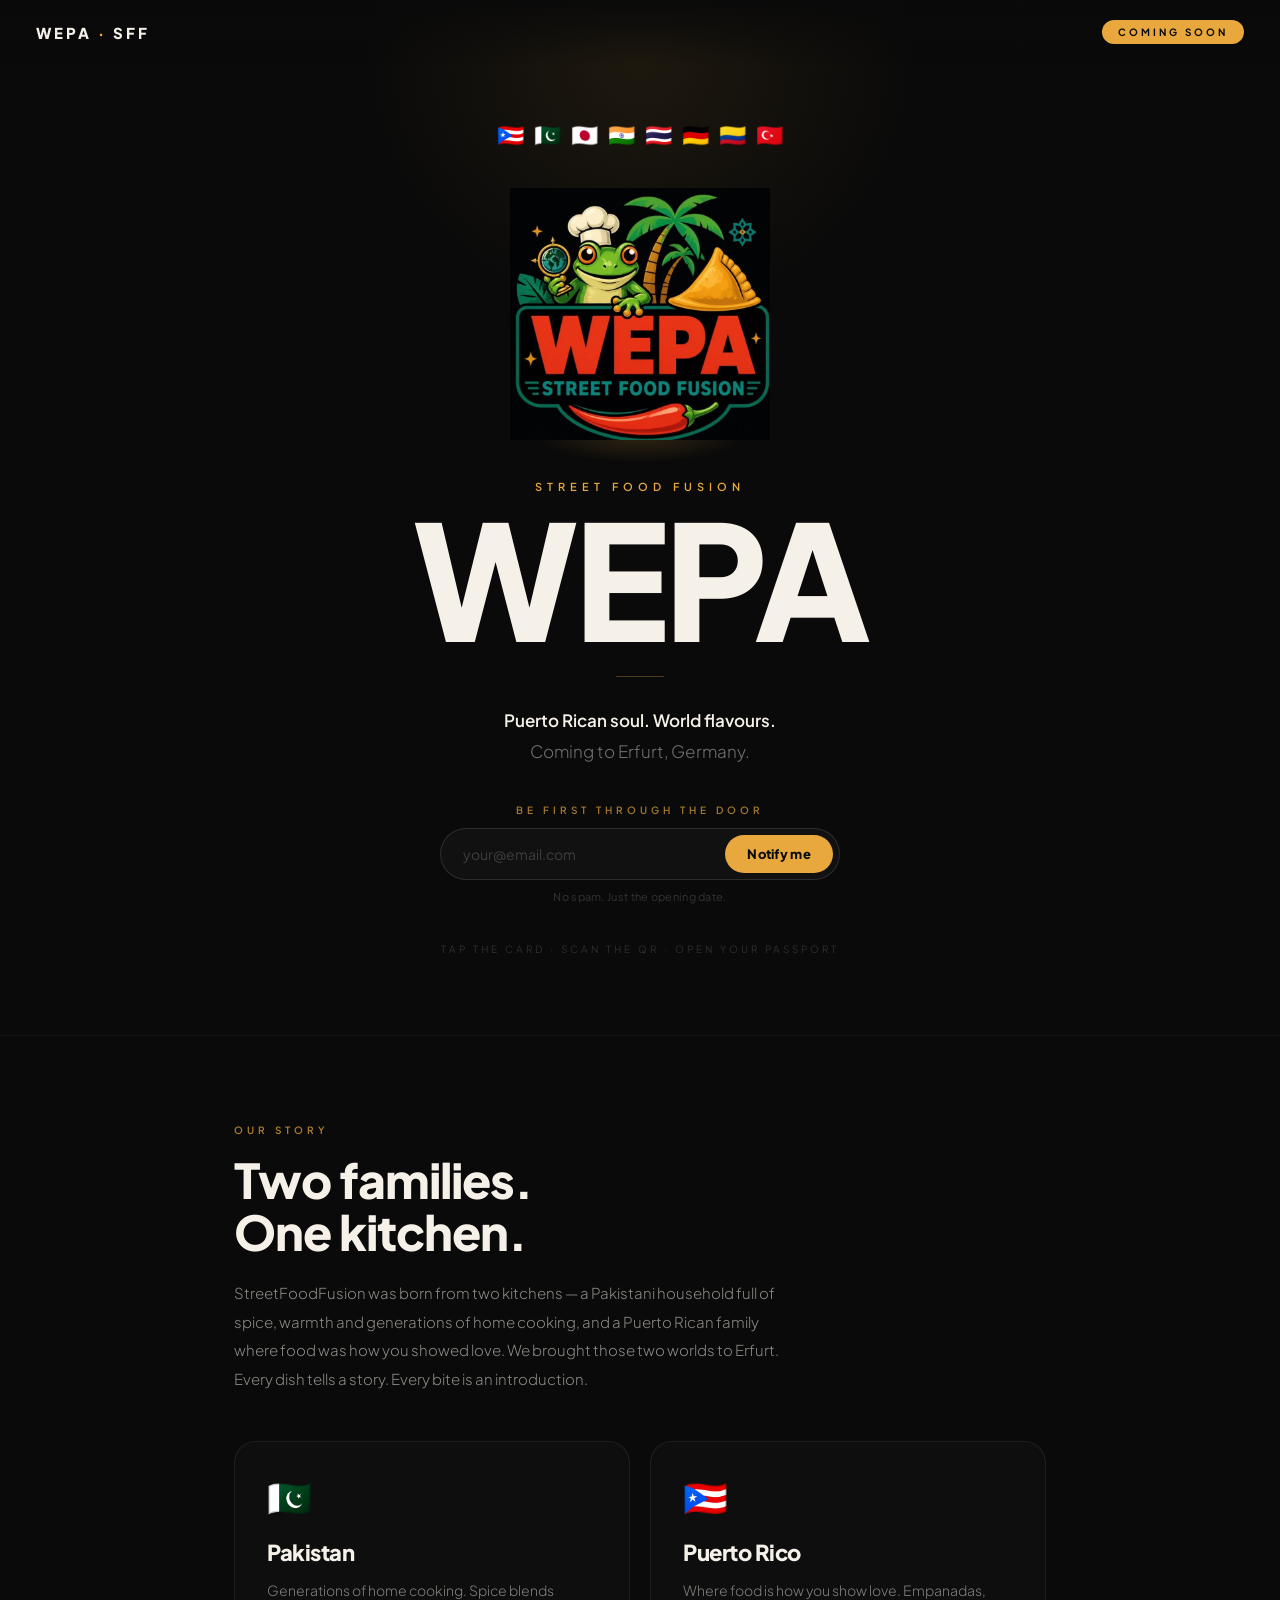
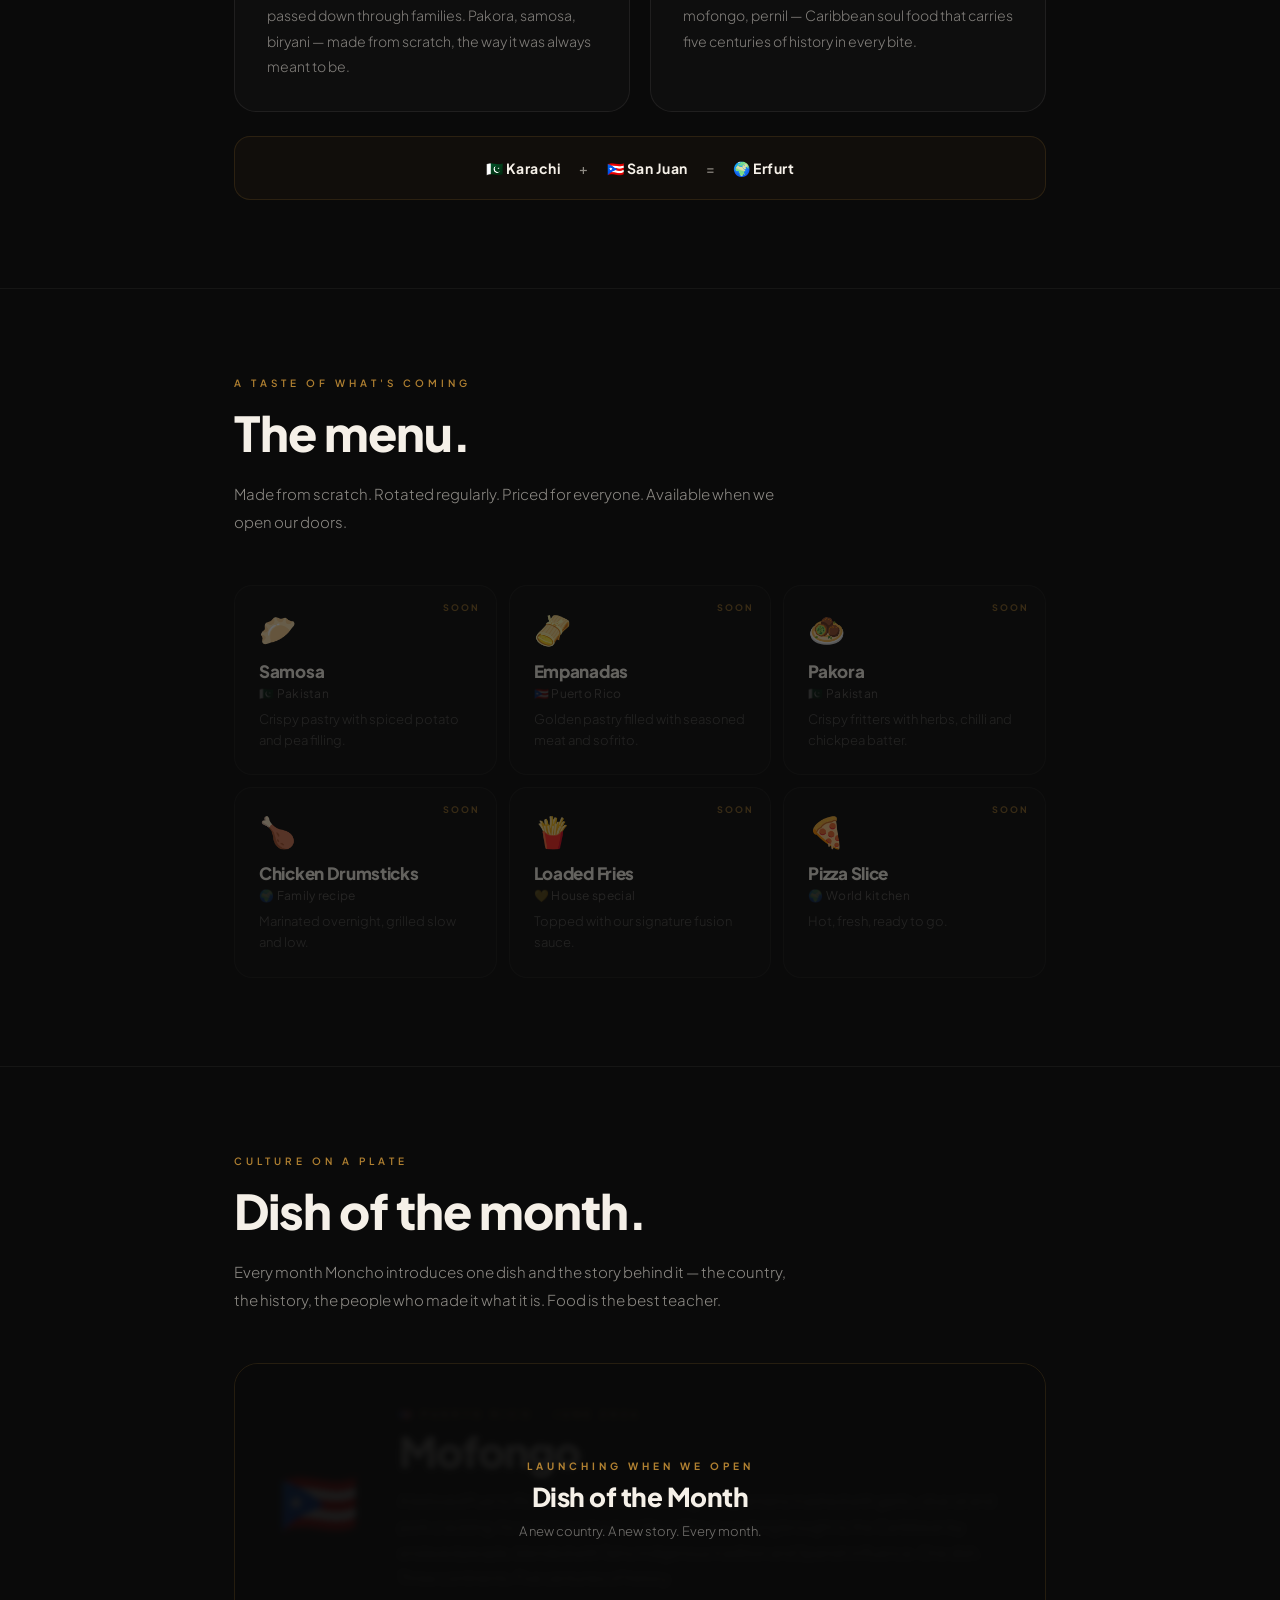
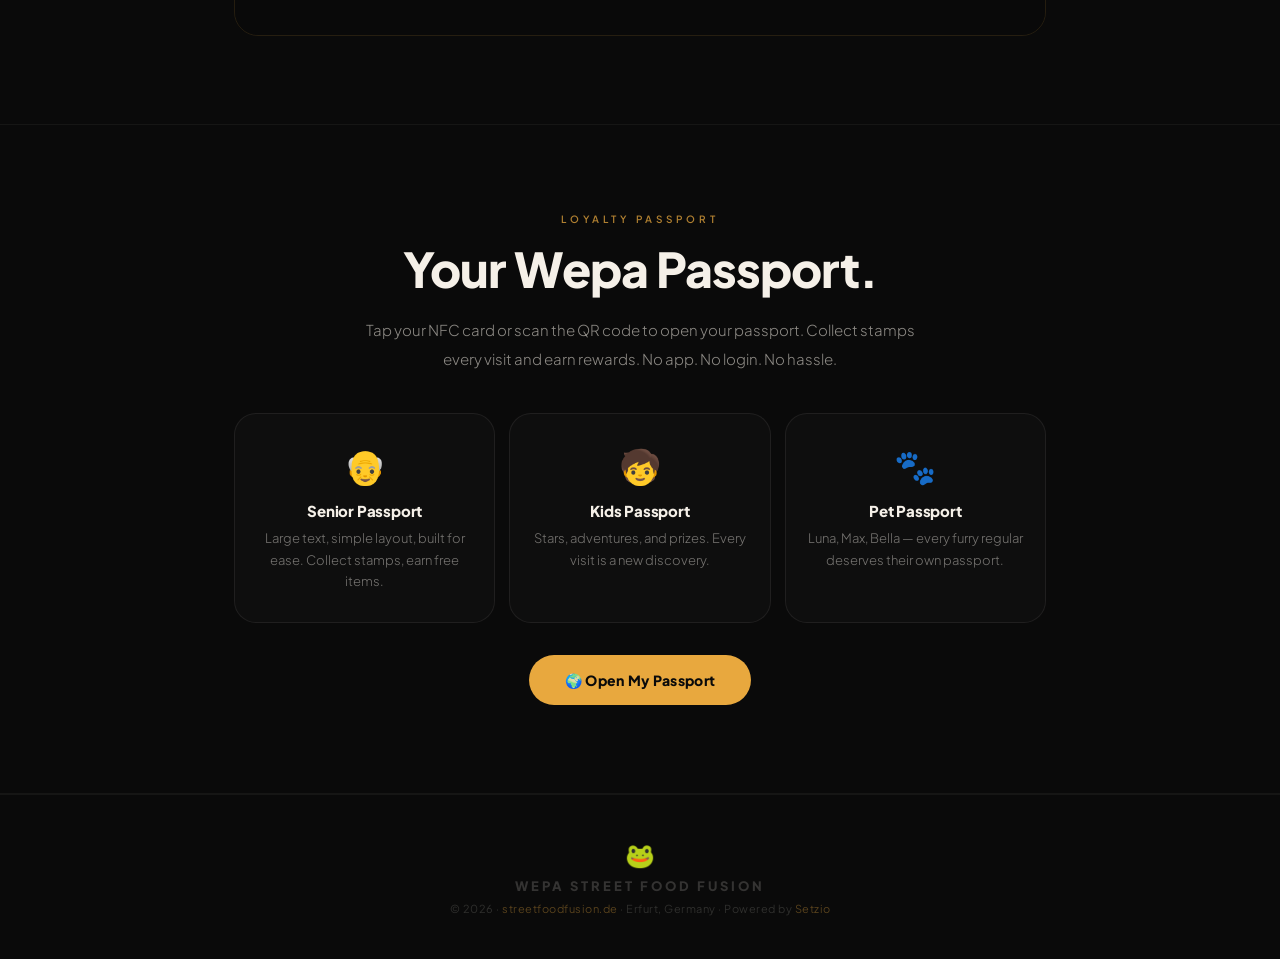
==== index.html @ 60acbc7e "Add files via upload" ====
<!DOCTYPE html>
<html lang="en">
<head>
  <meta charset="UTF-8">
  <meta name="viewport" content="width=device-width, initial-scale=1.0">
  <title>Wepa Street Food Fusion — Coming Soon</title>
  <meta name="description" content="Puerto Rican soul. World flavours. Coming to Erfurt, Germany.">
  <link rel="preconnect" href="https://fonts.googleapis.com">
  <link href="https://fonts.googleapis.com/css2?family=Plus+Jakarta+Sans:wght@300;400;500;600;700;800;900&display=swap" rel="stylesheet">
  <style>
    *, *::before, *::after { box-sizing: border-box; margin: 0; padding: 0; }

    :root {
      --black: #0a0a0a;
      --white: #f5f0e8;
      --gold: #e8a83e;
      --gold-dim: rgba(232,168,62,0.5);
      --muted: rgba(245,240,232,0.45);
      --faint: rgba(245,240,232,0.12);
    }

    html { scroll-behavior: smooth; }

    body {
      background: var(--black);
      color: var(--white);
      font-family: 'Plus Jakarta Sans', sans-serif;
      min-height: 100vh;
      overflow-x: hidden;
    }

    /* ── NAV ── */
    nav {
      position: fixed;
      top: 0; left: 0; right: 0;
      z-index: 50;
      padding: 20px 36px;
      display: flex;
      align-items: center;
      justify-content: space-between;
      background: linear-gradient(to bottom, rgba(10,10,10,0.96), transparent);
    }

    .nav-wordmark {
      font-size: 15px;
      font-weight: 800;
      color: var(--white);
      letter-spacing: 3px;
      text-transform: uppercase;
    }

    .nav-wordmark span { color: var(--gold); }

    .nav-pill {
      font-size: 10px;
      font-weight: 700;
      letter-spacing: 3px;
      text-transform: uppercase;
      color: var(--black);
      background: var(--gold);
      padding: 6px 16px;
      border-radius: 99px;
    }

    /* ── HERO ── */
    .hero {
      min-height: 100vh;
      display: flex;
      flex-direction: column;
      align-items: center;
      justify-content: center;
      text-align: center;
      padding: 120px 24px 80px;
      position: relative;
      overflow: hidden;
    }

    .hero-glow {
      position: absolute;
      top: -60px;
      left: 50%;
      transform: translateX(-50%);
      width: 600px;
      height: 400px;
      background: radial-gradient(ellipse at 50% 30%, rgba(232,168,62,0.09) 0%, transparent 65%);
      pointer-events: none;
    }

    .hero-content {
      position: relative;
      z-index: 2;
      max-width: 640px;
      display: flex;
      flex-direction: column;
      align-items: center;
    }

    /* Flags */
    .flag-row {
      display: flex;
      gap: 10px;
      justify-content: center;
      flex-wrap: wrap;
      margin-bottom: 36px;
      opacity: 0;
      animation: fadeUp 0.6s 0.1s ease forwards;
    }

    .flag-row span { font-size: 22px; }

    /* Moncho — the hero */
    .moncho-wrap {
      position: relative;
      margin-bottom: 36px;
      opacity: 0;
      animation: fadeUp 0.7s 0.2s ease forwards;
    }

    .moncho-wrap::before {
      content: '';
      position: absolute;
      bottom: -20px;
      left: 50%;
      transform: translateX(-50%);
      width: 220px;
      height: 60px;
      background: radial-gradient(ellipse, rgba(232,168,62,0.18) 0%, transparent 70%);
      pointer-events: none;
    }

    .moncho-img {
      width: 260px;
      height: 260px;
      object-fit: contain;
      display: block;
      position: relative;
      z-index: 1;
    }

    /* Sub-label above WEPA */
    .pre-title {
      font-size: 11px;
      font-weight: 600;
      letter-spacing: 5px;
      text-transform: uppercase;
      color: var(--gold);
      opacity: 0.75;
      margin-bottom: 14px;
      animation: fadeUp 0.7s 0.35s ease forwards;
      opacity: 0;
    }

    /* WEPA — the word */
    .hero-wepa {
      font-size: clamp(80px, 16vw, 160px);
      font-weight: 900;
      color: var(--white);
      line-height: 0.88;
      letter-spacing: -4px;
      text-transform: uppercase;
      opacity: 0;
      animation: fadeUp 0.7s 0.4s ease forwards;
    }

    /* Street Food Fusion — the whisper */
    .hero-sff {
      font-size: clamp(11px, 1.5vw, 14px);
      font-weight: 500;
      letter-spacing: 6px;
      text-transform: uppercase;
      color: var(--muted);
      margin-top: 14px;
      opacity: 0;
      animation: fadeUp 0.7s 0.5s ease forwards;
    }

    /* Thin rule */
    .hero-rule {
      width: 48px;
      height: 1px;
      background: rgba(232,168,62,0.3);
      margin: 28px auto;
      opacity: 0;
      animation: fadeUp 0.7s 0.55s ease forwards;
    }

    /* Tagline */
    .hero-tagline {
      font-size: clamp(14px, 2vw, 17px);
      font-weight: 300;
      color: var(--muted);
      line-height: 1.85;
      max-width: 400px;
      opacity: 0;
      animation: fadeUp 0.7s 0.6s ease forwards;
    }

    .hero-tagline strong { color: var(--white); font-weight: 600; }

    /* Signup */
    .signup-wrap {
      width: 100%;
      max-width: 400px;
      margin: 36px auto 0;
      opacity: 0;
      animation: fadeUp 0.7s 0.7s ease forwards;
    }

    .signup-label {
      font-size: 10px;
      font-weight: 600;
      letter-spacing: 4px;
      text-transform: uppercase;
      color: var(--gold);
      opacity: 0.7;
      margin-bottom: 12px;
    }

    .signup-pill {
      display: flex;
      align-items: center;
      border: 1px solid rgba(245,240,232,0.12);
      border-radius: 99px;
      padding: 6px 6px 6px 22px;
      background: rgba(255,255,255,0.03);
      transition: border-color 0.2s;
    }

    .signup-pill:focus-within { border-color: rgba(232,168,62,0.4); }

    .signup-pill input {
      flex: 1;
      background: transparent;
      border: none;
      font-family: 'Plus Jakarta Sans', sans-serif;
      font-size: 14px;
      color: var(--white);
      outline: none;
      min-width: 0;
      padding: 6px 0;
    }

    .signup-pill input::placeholder { color: rgba(245,240,232,0.2); }

    .signup-pill button {
      background: var(--gold);
      color: var(--black);
      border: none;
      padding: 11px 22px;
      border-radius: 99px;
      font-family: 'Plus Jakarta Sans', sans-serif;
      font-size: 13px;
      font-weight: 800;
      cursor: pointer;
      white-space: nowrap;
      letter-spacing: 0.3px;
      transition: background 0.2s;
      flex-shrink: 0;
    }

    .signup-pill button:hover { background: #f5b84a; }

    .signup-note { font-size: 11px; color: rgba(245,240,232,0.18); margin-top: 10px; text-align: center; letter-spacing: 0.3px; }

    .signup-success {
      display: none;
      border: 1px solid rgba(26,107,60,0.35);
      border-radius: 12px;
      padding: 14px 20px;
      font-size: 14px;
      color: #6fcf97;
      text-align: center;
    }

    /* NFC hint */
    .nfc-hint {
      margin-top: 40px;
      font-size: 10px;
      color: rgba(245,240,232,0.16);
      letter-spacing: 3px;
      text-transform: uppercase;
      opacity: 0;
      animation: fadeUp 0.7s 0.9s ease forwards;
    }

    @keyframes fadeUp {
      from { opacity: 0; transform: translateY(16px); }
      to   { opacity: 1; transform: translateY(0); }
    }

    /* ── DIVIDER ── */
    .divider { width: 100%; height: 1px; background: rgba(245,240,232,0.05); }

    /* ── SECTIONS ── */
    .section { padding: 88px 24px; max-width: 860px; margin: 0 auto; }

    .eyebrow {
      font-size: 10px;
      font-weight: 600;
      letter-spacing: 4px;
      text-transform: uppercase;
      color: var(--gold);
      opacity: 0.75;
      margin-bottom: 18px;
    }

    .section-heading {
      font-size: clamp(30px, 5vw, 48px);
      font-weight: 800;
      line-height: 1.1;
      letter-spacing: -1px;
      margin-bottom: 20px;
      color: var(--white);
    }

    .section-body {
      font-size: 15px;
      font-weight: 300;
      color: rgba(245,240,232,0.55);
      line-height: 1.9;
      max-width: 560px;
    }

    /* ── STORY ── */
    .story-grid {
      display: grid;
      grid-template-columns: 1fr 1fr;
      gap: 20px;
      margin-top: 48px;
    }

    .story-card {
      border: 1px solid rgba(245,240,232,0.07);
      border-radius: 22px;
      padding: 32px;
      background: rgba(255,255,255,0.02);
    }

    .story-flag { font-size: 36px; margin-bottom: 18px; }

    .story-card h3 {
      font-size: 22px;
      font-weight: 800;
      margin-bottom: 12px;
      letter-spacing: -0.5px;
    }

    .story-card p {
      font-size: 14px;
      font-weight: 300;
      color: rgba(245,240,232,0.5);
      line-height: 1.8;
    }

    .story-equation {
      margin-top: 24px;
      padding: 22px 32px;
      border: 1px solid rgba(232,168,62,0.12);
      border-radius: 16px;
      background: rgba(232,168,62,0.03);
      display: flex;
      align-items: center;
      justify-content: center;
      gap: 18px;
      font-size: 14px;
      font-weight: 500;
      color: rgba(245,240,232,0.55);
      letter-spacing: 0.5px;
    }

    .story-equation .hi { color: var(--white); font-weight: 700; }

    /* ── MENU ── */
    .menu-grid {
      display: grid;
      grid-template-columns: repeat(auto-fill, minmax(200px, 1fr));
      gap: 12px;
      margin-top: 48px;
    }

    .menu-card {
      border: 1px solid rgba(245,240,232,0.05);
      border-radius: 18px;
      padding: 24px;
      background: rgba(255,255,255,0.015);
      opacity: 0.38;
      position: relative;
    }

    .menu-card::after {
      content: 'Soon';
      position: absolute;
      top: 16px; right: 16px;
      font-size: 9px;
      font-weight: 700;
      letter-spacing: 2px;
      text-transform: uppercase;
      color: var(--gold);
      opacity: 0.55;
    }

    .menu-emoji { font-size: 30px; margin-bottom: 12px; display: block; }

    .menu-name {
      font-size: 17px;
      font-weight: 800;
      letter-spacing: -0.3px;
      margin-bottom: 4px;
    }

    .menu-origin { font-size: 12px; color: rgba(245,240,232,0.3); letter-spacing: 0.3px; }
    .menu-desc   { font-size: 13px; color: rgba(245,240,232,0.28); margin-top: 8px; line-height: 1.6; font-weight: 300; }

    /* ── DISH OF MONTH ── */
    .dotm-card {
      border: 1px solid rgba(232,168,62,0.12);
      border-radius: 24px;
      overflow: hidden;
      margin-top: 48px;
      position: relative;
    }

    .dotm-inner {
      padding: 44px;
      display: grid;
      grid-template-columns: auto 1fr;
      gap: 40px;
      align-items: center;
      filter: blur(3px);
      opacity: 0.22;
    }

    .dotm-emoji { font-size: 64px; line-height: 1; }

    .dotm-label {
      font-size: 10px;
      font-weight: 700;
      letter-spacing: 4px;
      text-transform: uppercase;
      color: var(--gold);
      opacity: 0.8;
      margin-bottom: 10px;
    }

    .dotm-name {
      font-size: 42px;
      font-weight: 900;
      letter-spacing: -1px;
      line-height: 1;
      margin-bottom: 16px;
    }

    .dotm-text {
      font-size: 14px;
      font-weight: 300;
      color: rgba(245,240,232,0.55);
      line-height: 1.85;
    }

    .dotm-overlay {
      position: absolute;
      inset: 0;
      display: flex;
      flex-direction: column;
      align-items: center;
      justify-content: center;
      background: rgba(10,10,10,0.68);
      gap: 8px;
      text-align: center;
    }

    .dotm-overlay-eyebrow {
      font-size: 10px;
      font-weight: 700;
      letter-spacing: 4px;
      text-transform: uppercase;
      color: var(--gold);
      opacity: 0.75;
    }

    .dotm-overlay-title {
      font-size: 26px;
      font-weight: 900;
      letter-spacing: -0.5px;
      color: var(--white);
    }

    .dotm-overlay-sub {
      font-size: 13px;
      font-weight: 300;
      color: var(--muted);
      margin-top: 2px;
    }

    /* ── PASSPORT ── */
    .passport-grid {
      display: grid;
      grid-template-columns: repeat(3, 1fr);
      gap: 14px;
      margin: 40px 0 32px;
    }

    .passport-card {
      border: 1px solid rgba(245,240,232,0.07);
      border-radius: 22px;
      padding: 30px 18px;
      text-align: center;
      background: rgba(255,255,255,0.02);
      transition: border-color 0.25s, background 0.25s;
    }

    .passport-card:hover {
      border-color: rgba(232,168,62,0.25);
      background: rgba(232,168,62,0.03);
    }

    .p-emoji { font-size: 34px; margin-bottom: 14px; display: block; }

    .passport-card h3 {
      font-size: 15px;
      font-weight: 800;
      color: var(--white);
      margin-bottom: 8px;
      letter-spacing: -0.2px;
    }

    .passport-card p { font-size: 13px; color: var(--muted); line-height: 1.65; font-weight: 300; }

    .passport-cta {
      display: inline-flex;
      align-items: center;
      gap: 10px;
      background: var(--gold);
      color: var(--black);
      padding: 16px 36px;
      border-radius: 99px;
      font-size: 14px;
      font-weight: 800;
      text-decoration: none;
      letter-spacing: 0.3px;
      transition: background 0.2s, transform 0.15s;
    }

    .passport-cta:hover { background: #f5b84a; transform: translateY(-2px); }

    /* ── FOOTER ── */
    footer {
      border-top: 1px solid rgba(245,240,232,0.05);
      padding: 44px 24px;
      text-align: center;
    }

    .footer-moncho { font-size: 24px; margin-bottom: 8px; }

    .footer-name {
      font-size: 13px;
      font-weight: 800;
      letter-spacing: 3px;
      text-transform: uppercase;
      color: rgba(245,240,232,0.18);
      margin-bottom: 8px;
    }

    .footer-text { font-size: 11px; color: rgba(245,240,232,0.16); letter-spacing: 0.5px; }
    .footer-text a { color: rgba(232,168,62,0.35); text-decoration: none; }

    /* ── RESPONSIVE ── */
    @media (max-width: 600px) {
      .story-grid { grid-template-columns: 1fr; }
      .passport-grid { grid-template-columns: 1fr; }
      .dotm-inner { grid-template-columns: 1fr; text-align: center; }
      .signup-pill { flex-direction: column; border-radius: 16px; padding: 12px 16px; gap: 10px; }
      .signup-pill button { width: 100%; border-radius: 10px; padding: 13px; }
      nav { padding: 16px 20px; }
      .moncho-img { width: 200px; height: 200px; }
    }
  </style>
</head>
<body>

<nav>
  <div class="nav-wordmark">Wepa <span>·</span> SFF</div>
  <div class="nav-pill">Coming Soon</div>
</nav>

<div class="hero">
  <div class="hero-glow"></div>
  <div class="hero-content">

    <div class="flag-row">
      <span>🇵🇷</span><span>🇵🇰</span><span>🇯🇵</span><span>🇮🇳</span>
      <span>🇹🇭</span><span>🇩🇪</span><span>🇨🇴</span><span>🇹🇷</span>
    </div>

    <div class="moncho-wrap">
      <img src="logo.png" alt="Moncho — Wepa Street Food Fusion mascot" class="moncho-img" />
    </div>

    <div class="pre-title">Street Food Fusion</div>

    <div class="hero-wepa">WEPA</div>

    <div class="hero-rule"></div>

    <p class="hero-tagline">
      <strong>Puerto Rican soul. World flavours.</strong><br>
      Coming to Erfurt, Germany.
    </p>

    <div class="signup-wrap">
      <p class="signup-label">Be first through the door</p>
      <div class="signup-pill" id="signupPill">
        <input type="email" id="heroEmail" placeholder="your@email.com" />
        <button onclick="heroSignup()">Notify me</button>
      </div>
      <p class="signup-note" id="signupNote">No spam. Just the opening date.</p>
      <div class="signup-success" id="heroSuccess">
        ✓ &nbsp;You're on the list. See you when we open.
      </div>
    </div>

    <p class="nfc-hint">Tap the card · Scan the QR · Open your passport</p>

  </div>
</div>

<div class="divider"></div>

<div class="section">
  <p class="eyebrow">Our Story</p>
  <h2 class="section-heading">Two families.<br>One kitchen.</h2>
  <p class="section-body">StreetFoodFusion was born from two kitchens — a Pakistani household full of spice, warmth and generations of home cooking, and a Puerto Rican family where food was how you showed love. We brought those two worlds to Erfurt. Every dish tells a story. Every bite is an introduction.</p>

  <div class="story-grid">
    <div class="story-card">
      <div class="story-flag">🇵🇰</div>
      <h3>Pakistan</h3>
      <p>Generations of home cooking. Spice blends passed down through families. Pakora, samosa, biryani — made from scratch, the way it was always meant to be.</p>
    </div>
    <div class="story-card">
      <div class="story-flag">🇵🇷</div>
      <h3>Puerto Rico</h3>
      <p>Where food is how you show love. Empanadas, mofongo, pernil — Caribbean soul food that carries five centuries of history in every bite.</p>
    </div>
  </div>

  <div class="story-equation">
    <span class="hi">🇵🇰 Karachi</span>
    <span>+</span>
    <span class="hi">🇵🇷 San Juan</span>
    <span>=</span>
    <span class="hi">🌍 Erfurt</span>
  </div>
</div>

<div class="divider"></div>

<div class="section">
  <p class="eyebrow">A taste of what's coming</p>
  <h2 class="section-heading">The menu.</h2>
  <p class="section-body">Made from scratch. Rotated regularly. Priced for everyone. Available when we open our doors.</p>

  <div class="menu-grid">
    <div class="menu-card">
      <span class="menu-emoji">🥟</span>
      <div class="menu-name">Samosa</div>
      <div class="menu-origin">🇵🇰 Pakistan</div>
      <div class="menu-desc">Crispy pastry with spiced potato and pea filling.</div>
    </div>
    <div class="menu-card">
      <span class="menu-emoji">🫔</span>
      <div class="menu-name">Empanadas</div>
      <div class="menu-origin">🇵🇷 Puerto Rico</div>
      <div class="menu-desc">Golden pastry filled with seasoned meat and sofrito.</div>
    </div>
    <div class="menu-card">
      <span class="menu-emoji">🧆</span>
      <div class="menu-name">Pakora</div>
      <div class="menu-origin">🇵🇰 Pakistan</div>
      <div class="menu-desc">Crispy fritters with herbs, chilli and chickpea batter.</div>
    </div>
    <div class="menu-card">
      <span class="menu-emoji">🍗</span>
      <div class="menu-name">Chicken Drumsticks</div>
      <div class="menu-origin">🌍 Family recipe</div>
      <div class="menu-desc">Marinated overnight, grilled slow and low.</div>
    </div>
    <div class="menu-card">
      <span class="menu-emoji">🍟</span>
      <div class="menu-name">Loaded Fries</div>
      <div class="menu-origin">💛 House special</div>
      <div class="menu-desc">Topped with our signature fusion sauce.</div>
    </div>
    <div class="menu-card">
      <span class="menu-emoji">🍕</span>
      <div class="menu-name">Pizza Slice</div>
      <div class="menu-origin">🌍 World kitchen</div>
      <div class="menu-desc">Hot, fresh, ready to go.</div>
    </div>
  </div>
</div>

<div class="divider"></div>

<div class="section">
  <p class="eyebrow">Culture on a plate</p>
  <h2 class="section-heading">Dish of the month.</h2>
  <p class="section-body">Every month Moncho introduces one dish and the story behind it — the country, the history, the people who made it what it is. Food is the best teacher.</p>

  <div class="dotm-card">
    <div class="dotm-inner">
      <div class="dotm-emoji">🇵🇷</div>
      <div>
        <div class="dotm-label">🇵🇷 Puerto Rico · June 2026</div>
        <div class="dotm-name">Mofongo</div>
        <div class="dotm-text">A beloved Puerto Rican dish made from fried green plantains mashed with garlic, olive oil and pork crackling. Its roots trace back to West African cooking brought to the Caribbean by enslaved people, blended with Taíno indigenous tradition and Spanish influence. One dish. Three continents. Five centuries of history.</div>
      </div>
    </div>
    <div class="dotm-overlay">
      <div class="dotm-overlay-eyebrow">Launching when we open</div>
      <div class="dotm-overlay-title">Dish of the Month</div>
      <div class="dotm-overlay-sub">A new country. A new story. Every month.</div>
    </div>
  </div>
</div>

<div class="divider"></div>

<div class="section" style="text-align:center;">
  <p class="eyebrow">Loyalty Passport</p>
  <h2 class="section-heading">Your Wepa Passport.</h2>
  <p class="section-body" style="margin:0 auto;">Tap your NFC card or scan the QR code to open your passport. Collect stamps every visit and earn rewards. No app. No login. No hassle.</p>

  <div class="passport-grid">
    <div class="passport-card">
      <span class="p-emoji">👴</span>
      <h3>Senior Passport</h3>
      <p>Large text, simple layout, built for ease. Collect stamps, earn free items.</p>
    </div>
    <div class="passport-card">
      <span class="p-emoji">🧒</span>
      <h3>Kids Passport</h3>
      <p>Stars, adventures, and prizes. Every visit is a new discovery.</p>
    </div>
    <div class="passport-card">
      <span class="p-emoji">🐾</span>
      <h3>Pet Passport</h3>
      <p>Luna, Max, Bella — every furry regular deserves their own passport.</p>
    </div>
  </div>

  <a href="passport.html" class="passport-cta">🌍 Open My Passport</a>
</div>

<div class="divider"></div>

<footer>
  <div class="footer-moncho">🐸</div>
  <div class="footer-name">Wepa Street Food Fusion</div>
  <p class="footer-text">
    © 2026 · <a href="https://streetfoodfusion.de">streetfoodfusion.de</a> · Erfurt, Germany · Powered by <a href="https://setzio.com">Setzio</a>
  </p>
</footer>

<script>
  function heroSignup() {
    const email = document.getElementById('heroEmail').value.trim();
    if (!email || !email.includes('@')) {
      document.getElementById('heroEmail').style.outline = '2px solid rgba(192,57,43,0.6)';
      document.getElementById('heroEmail').focus();
      return;
    }
    const list = JSON.parse(localStorage.getItem('wepa_waitlist') || '[]');
    list.push({ email, date: new Date().toISOString() });
    localStorage.setItem('wepa_waitlist', JSON.stringify(list));
    document.getElementById('signupPill').style.display = 'none';
    document.getElementById('signupNote').style.display = 'none';
    document.getElementById('heroSuccess').style.display = 'block';
  }
  document.getElementById('heroEmail').addEventListener('keydown', e => {
    if (e.key === 'Enter') heroSignup();
  });
</script>

</body>
</html>
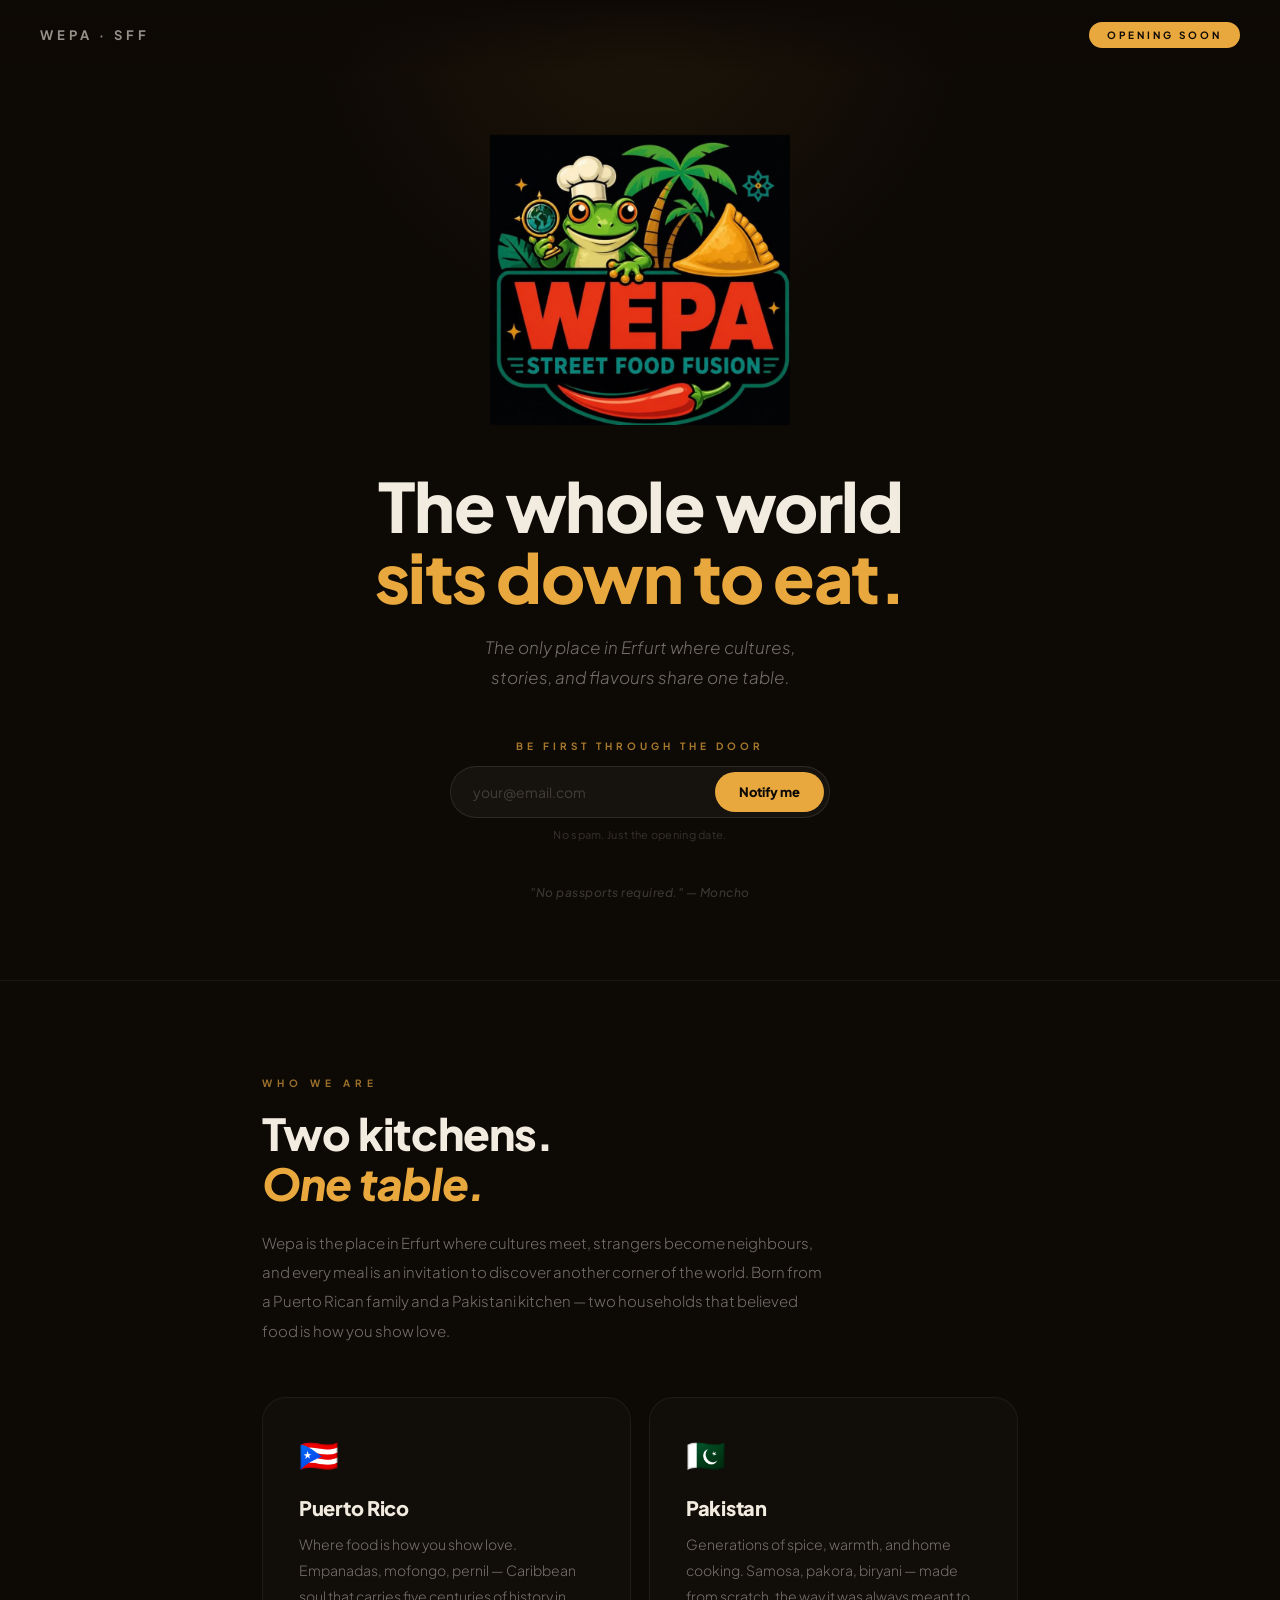
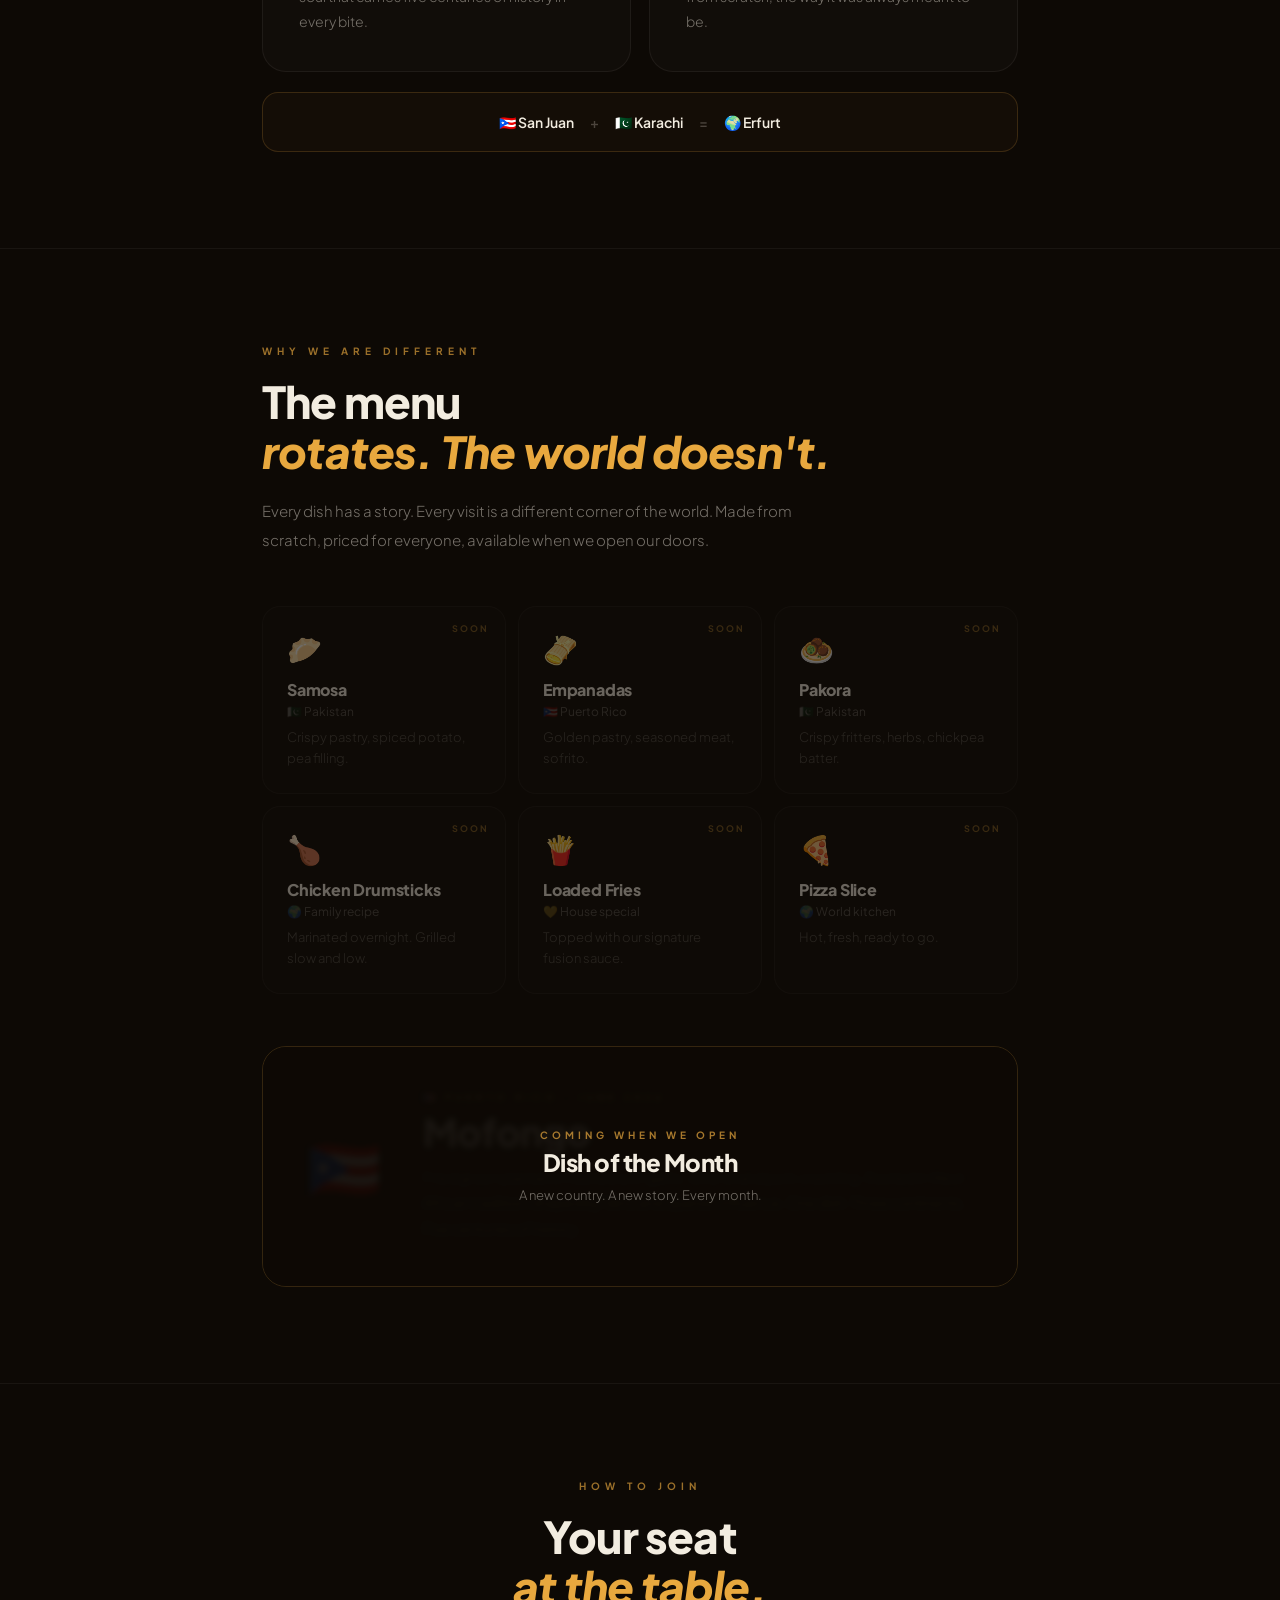
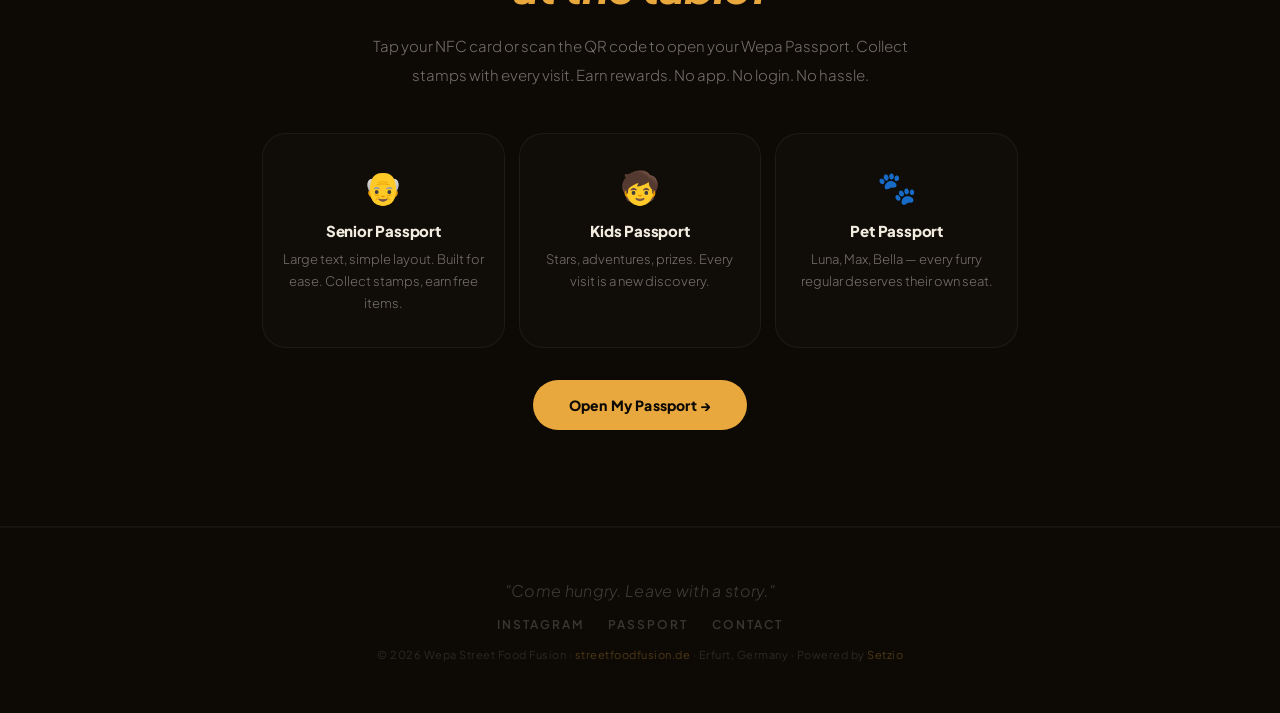
==== commit 009dc130: "Add files via upload" ====
--- a/index.html
+++ b/index.html
@@ -3,28 +3,30 @@
 <head>
   <meta charset="UTF-8">
   <meta name="viewport" content="width=device-width, initial-scale=1.0">
-  <title>Wepa Street Food Fusion — Coming Soon</title>
-  <meta name="description" content="Puerto Rican soul. World flavours. Coming to Erfurt, Germany.">
+  <title>Wepa Street Food Fusion — Coming Soon · Erfurt</title>
+  <meta name="description" content="The whole world sits down to eat. Coming to Erfurt, Germany.">
   <link rel="preconnect" href="https://fonts.googleapis.com">
-  <link href="https://fonts.googleapis.com/css2?family=Plus+Jakarta+Sans:wght@300;400;500;600;700;800;900&display=swap" rel="stylesheet">
+  <link href="https://fonts.googleapis.com/css2?family=Plus+Jakarta+Sans:ital,wght@0,300;0,400;0,500;0,700;0,800;0,900;1,300&display=swap" rel="stylesheet">
   <style>
     *, *::before, *::after { box-sizing: border-box; margin: 0; padding: 0; }
 
     :root {
-      --black: #0a0a0a;
-      --white: #f5f0e8;
-      --gold: #e8a83e;
-      --gold-dim: rgba(232,168,62,0.5);
-      --muted: rgba(245,240,232,0.45);
-      --faint: rgba(245,240,232,0.12);
+      --bg:       #0d0905;
+      --bg-warm:  #141008;
+      --cream:    #f2ece0;
+      --gold:     #e8a83e;
+      --gold-dim: rgba(232,168,62,0.18);
+      --muted:    rgba(242,236,224,0.45);
+      --faint:    rgba(242,236,224,0.1);
+      --font:     'Plus Jakarta Sans', sans-serif;
     }
 
     html { scroll-behavior: smooth; }
 
     body {
-      background: var(--black);
-      color: var(--white);
-      font-family: 'Plus Jakarta Sans', sans-serif;
+      background: var(--bg);
+      color: var(--cream);
+      font-family: var(--font);
       min-height: 100vh;
       overflow-x: hidden;
     }
@@ -34,31 +36,30 @@
       position: fixed;
       top: 0; left: 0; right: 0;
       z-index: 50;
-      padding: 20px 36px;
+      padding: 22px 40px;
       display: flex;
       align-items: center;
       justify-content: space-between;
-      background: linear-gradient(to bottom, rgba(10,10,10,0.96), transparent);
-    }
-
-    .nav-wordmark {
-      font-size: 15px;
-      font-weight: 800;
-      color: var(--white);
-      letter-spacing: 3px;
+      background: linear-gradient(to bottom, rgba(13,9,5,0.98) 0%, transparent 100%);
+    }
+
+    .nav-mark {
+      font-size: 13px;
+      font-weight: 700;
+      letter-spacing: 4px;
       text-transform: uppercase;
-    }
-
-    .nav-wordmark span { color: var(--gold); }
+      color: var(--cream);
+      opacity: 0.6;
+    }
 
     .nav-pill {
       font-size: 10px;
       font-weight: 700;
       letter-spacing: 3px;
       text-transform: uppercase;
-      color: var(--black);
+      color: var(--bg);
       background: var(--gold);
-      padding: 6px 16px;
+      padding: 7px 18px;
       border-radius: 99px;
     }
 
@@ -70,320 +71,269 @@
       align-items: center;
       justify-content: center;
       text-align: center;
-      padding: 120px 24px 80px;
+      padding: 130px 32px 80px;
       position: relative;
       overflow: hidden;
     }
 
-    .hero-glow {
+    .hero::before {
+      content: '';
       position: absolute;
-      top: -60px;
-      left: 50%;
+      top: 0; left: 50%;
       transform: translateX(-50%);
-      width: 600px;
-      height: 400px;
-      background: radial-gradient(ellipse at 50% 30%, rgba(232,168,62,0.09) 0%, transparent 65%);
+      width: 700px;
+      height: 350px;
+      background: radial-gradient(ellipse at 50% 0%, rgba(232,168,62,0.08) 0%, transparent 68%);
       pointer-events: none;
     }
 
-    .hero-content {
+    .hero-inner {
       position: relative;
       z-index: 2;
-      max-width: 640px;
+      max-width: 600px;
       display: flex;
       flex-direction: column;
       align-items: center;
     }
 
-    /* Flags */
-    .flag-row {
-      display: flex;
-      gap: 10px;
-      justify-content: center;
-      flex-wrap: wrap;
-      margin-bottom: 36px;
+    /* Moncho */
+    .moncho {
+      width: 300px;
+      height: 300px;
+      object-fit: contain;
+      margin-bottom: 40px;
       opacity: 0;
-      animation: fadeUp 0.6s 0.1s ease forwards;
-    }
-
-    .flag-row span { font-size: 22px; }
-
-    /* Moncho — the hero */
-    .moncho-wrap {
-      position: relative;
-      margin-bottom: 36px;
+      animation: rise 0.9s 0.1s cubic-bezier(0.22,1,0.36,1) forwards;
+    }
+
+    /* Headline */
+    .hero-headline {
+      font-size: clamp(36px, 7vw, 68px);
+      font-weight: 900;
+      line-height: 1.05;
+      letter-spacing: -1.5px;
+      color: var(--cream);
+      margin-bottom: 20px;
       opacity: 0;
-      animation: fadeUp 0.7s 0.2s ease forwards;
-    }
-
-    .moncho-wrap::before {
-      content: '';
-      position: absolute;
-      bottom: -20px;
-      left: 50%;
-      transform: translateX(-50%);
-      width: 220px;
-      height: 60px;
-      background: radial-gradient(ellipse, rgba(232,168,62,0.18) 0%, transparent 70%);
-      pointer-events: none;
-    }
-
-    .moncho-img {
-      width: 260px;
-      height: 260px;
-      object-fit: contain;
-      display: block;
-      position: relative;
-      z-index: 1;
-    }
-
-    /* Sub-label above WEPA */
-    .pre-title {
-      font-size: 11px;
-      font-weight: 600;
-      letter-spacing: 5px;
-      text-transform: uppercase;
+      animation: rise 0.9s 0.25s cubic-bezier(0.22,1,0.36,1) forwards;
+    }
+
+    .hero-headline em {
+      font-style: normal;
       color: var(--gold);
-      opacity: 0.75;
-      margin-bottom: 14px;
-      animation: fadeUp 0.7s 0.35s ease forwards;
+    }
+
+    /* Subheadline */
+    .hero-sub {
+      font-size: clamp(15px, 2vw, 17px);
+      font-weight: 300;
+      font-style: italic;
+      color: var(--muted);
+      line-height: 1.75;
+      max-width: 440px;
+      margin-bottom: 48px;
       opacity: 0;
-    }
-
-    /* WEPA — the word */
-    .hero-wepa {
-      font-size: clamp(80px, 16vw, 160px);
-      font-weight: 900;
-      color: var(--white);
-      line-height: 0.88;
-      letter-spacing: -4px;
-      text-transform: uppercase;
+      animation: rise 0.9s 0.4s cubic-bezier(0.22,1,0.36,1) forwards;
+    }
+
+    /* Signup */
+    .signup {
+      width: 100%;
+      max-width: 380px;
       opacity: 0;
-      animation: fadeUp 0.7s 0.4s ease forwards;
-    }
-
-    /* Street Food Fusion — the whisper */
-    .hero-sff {
-      font-size: clamp(11px, 1.5vw, 14px);
-      font-weight: 500;
-      letter-spacing: 6px;
-      text-transform: uppercase;
-      color: var(--muted);
-      margin-top: 14px;
-      opacity: 0;
-      animation: fadeUp 0.7s 0.5s ease forwards;
-    }
-
-    /* Thin rule */
-    .hero-rule {
-      width: 48px;
-      height: 1px;
-      background: rgba(232,168,62,0.3);
-      margin: 28px auto;
-      opacity: 0;
-      animation: fadeUp 0.7s 0.55s ease forwards;
-    }
-
-    /* Tagline */
-    .hero-tagline {
-      font-size: clamp(14px, 2vw, 17px);
-      font-weight: 300;
-      color: var(--muted);
-      line-height: 1.85;
-      max-width: 400px;
-      opacity: 0;
-      animation: fadeUp 0.7s 0.6s ease forwards;
-    }
-
-    .hero-tagline strong { color: var(--white); font-weight: 600; }
-
-    /* Signup */
-    .signup-wrap {
-      width: 100%;
-      max-width: 400px;
-      margin: 36px auto 0;
-      opacity: 0;
-      animation: fadeUp 0.7s 0.7s ease forwards;
-    }
-
-    .signup-label {
+      animation: rise 0.9s 0.55s cubic-bezier(0.22,1,0.36,1) forwards;
+    }
+
+    .signup-eyebrow {
       font-size: 10px;
-      font-weight: 600;
+      font-weight: 700;
       letter-spacing: 4px;
       text-transform: uppercase;
       color: var(--gold);
       opacity: 0.7;
-      margin-bottom: 12px;
-    }
-
-    .signup-pill {
+      margin-bottom: 14px;
+    }
+
+    .signup-field {
       display: flex;
-      align-items: center;
-      border: 1px solid rgba(245,240,232,0.12);
+      background: rgba(242,236,224,0.04);
+      border: 1px solid rgba(242,236,224,0.1);
       border-radius: 99px;
-      padding: 6px 6px 6px 22px;
-      background: rgba(255,255,255,0.03);
+      padding: 5px 5px 5px 22px;
       transition: border-color 0.2s;
     }
 
-    .signup-pill:focus-within { border-color: rgba(232,168,62,0.4); }
-
-    .signup-pill input {
+    .signup-field:focus-within {
+      border-color: rgba(232,168,62,0.35);
+    }
+
+    .signup-field input {
       flex: 1;
       background: transparent;
       border: none;
-      font-family: 'Plus Jakarta Sans', sans-serif;
+      font-family: var(--font);
       font-size: 14px;
-      color: var(--white);
+      color: var(--cream);
       outline: none;
       min-width: 0;
-      padding: 6px 0;
-    }
-
-    .signup-pill input::placeholder { color: rgba(245,240,232,0.2); }
-
-    .signup-pill button {
+      padding: 8px 0;
+    }
+
+    .signup-field input::placeholder { color: rgba(242,236,224,0.2); }
+
+    .signup-field button {
       background: var(--gold);
-      color: var(--black);
+      color: var(--bg);
       border: none;
-      padding: 11px 22px;
+      padding: 12px 24px;
       border-radius: 99px;
-      font-family: 'Plus Jakarta Sans', sans-serif;
+      font-family: var(--font);
       font-size: 13px;
       font-weight: 800;
       cursor: pointer;
       white-space: nowrap;
-      letter-spacing: 0.3px;
       transition: background 0.2s;
       flex-shrink: 0;
     }
 
-    .signup-pill button:hover { background: #f5b84a; }
-
-    .signup-note { font-size: 11px; color: rgba(245,240,232,0.18); margin-top: 10px; text-align: center; letter-spacing: 0.3px; }
+    .signup-field button:hover { background: #f0b84a; }
+
+    .signup-note {
+      font-size: 11px;
+      color: rgba(242,236,224,0.18);
+      margin-top: 10px;
+      text-align: center;
+      letter-spacing: 0.3px;
+    }
 
     .signup-success {
       display: none;
-      border: 1px solid rgba(26,107,60,0.35);
-      border-radius: 12px;
       padding: 14px 20px;
+      border: 1px solid rgba(45,122,79,0.3);
+      border-radius: 14px;
       font-size: 14px;
       color: #6fcf97;
       text-align: center;
     }
 
-    /* NFC hint */
-    .nfc-hint {
-      margin-top: 40px;
-      font-size: 10px;
-      color: rgba(245,240,232,0.16);
-      letter-spacing: 3px;
-      text-transform: uppercase;
+    /* Moncho line */
+    .moncho-line {
+      margin-top: 44px;
+      font-size: 12px;
+      font-weight: 500;
+      font-style: italic;
+      color: rgba(242,236,224,0.2);
+      letter-spacing: 0.5px;
       opacity: 0;
-      animation: fadeUp 0.7s 0.9s ease forwards;
-    }
-
-    @keyframes fadeUp {
-      from { opacity: 0; transform: translateY(16px); }
+      animation: rise 0.9s 0.7s cubic-bezier(0.22,1,0.36,1) forwards;
+    }
+
+    @keyframes rise {
+      from { opacity: 0; transform: translateY(20px); }
       to   { opacity: 1; transform: translateY(0); }
     }
 
-    /* ── DIVIDER ── */
-    .divider { width: 100%; height: 1px; background: rgba(245,240,232,0.05); }
-
-    /* ── SECTIONS ── */
-    .section { padding: 88px 24px; max-width: 860px; margin: 0 auto; }
+    /* ── SECTION BASE ── */
+    .divider { width: 100%; height: 1px; background: rgba(242,236,224,0.05); }
+
+    .section {
+      padding: 96px 32px;
+      max-width: 820px;
+      margin: 0 auto;
+    }
 
     .eyebrow {
       font-size: 10px;
-      font-weight: 600;
-      letter-spacing: 4px;
+      font-weight: 700;
+      letter-spacing: 5px;
       text-transform: uppercase;
       color: var(--gold);
-      opacity: 0.75;
-      margin-bottom: 18px;
-    }
-
-    .section-heading {
-      font-size: clamp(30px, 5vw, 48px);
+      opacity: 0.65;
+      margin-bottom: 20px;
+    }
+
+    .section-h {
+      font-size: clamp(28px, 4.5vw, 44px);
       font-weight: 800;
-      line-height: 1.1;
-      letter-spacing: -1px;
+      letter-spacing: -0.8px;
+      line-height: 1.12;
       margin-bottom: 20px;
-      color: var(--white);
-    }
-
-    .section-body {
+      color: var(--cream);
+    }
+
+    .section-h em { font-style: italic; color: var(--gold); }
+
+    .section-p {
       font-size: 15px;
       font-weight: 300;
-      color: rgba(245,240,232,0.55);
-      line-height: 1.9;
+      color: var(--muted);
+      line-height: 1.95;
       max-width: 560px;
     }
 
-    /* ── STORY ── */
+    /* ── WHO WE ARE — Story ── */
     .story-grid {
       display: grid;
       grid-template-columns: 1fr 1fr;
-      gap: 20px;
-      margin-top: 48px;
+      gap: 18px;
+      margin-top: 52px;
     }
 
     .story-card {
-      border: 1px solid rgba(245,240,232,0.07);
-      border-radius: 22px;
-      padding: 32px;
-      background: rgba(255,255,255,0.02);
-    }
-
-    .story-flag { font-size: 36px; margin-bottom: 18px; }
+      background: rgba(242,236,224,0.02);
+      border: 1px solid rgba(242,236,224,0.06);
+      border-radius: 24px;
+      padding: 36px;
+    }
+
+    .story-flag { font-size: 32px; margin-bottom: 20px; display: block; }
 
     .story-card h3 {
-      font-size: 22px;
+      font-size: 20px;
       font-weight: 800;
+      letter-spacing: -0.3px;
       margin-bottom: 12px;
-      letter-spacing: -0.5px;
     }
 
     .story-card p {
       font-size: 14px;
       font-weight: 300;
-      color: rgba(245,240,232,0.5);
-      line-height: 1.8;
-    }
-
-    .story-equation {
-      margin-top: 24px;
-      padding: 22px 32px;
-      border: 1px solid rgba(232,168,62,0.12);
+      color: var(--muted);
+      line-height: 1.85;
+    }
+
+    .equation {
+      margin-top: 20px;
+      padding: 20px 32px;
+      border: 1px solid var(--gold-dim);
       border-radius: 16px;
       background: rgba(232,168,62,0.03);
       display: flex;
       align-items: center;
       justify-content: center;
-      gap: 18px;
+      gap: 16px;
       font-size: 14px;
-      font-weight: 500;
-      color: rgba(245,240,232,0.55);
-      letter-spacing: 0.5px;
-    }
-
-    .story-equation .hi { color: var(--white); font-weight: 700; }
-
-    /* ── MENU ── */
+      font-weight: 600;
+      color: rgba(242,236,224,0.5);
+      flex-wrap: wrap;
+    }
+
+    .equation span { color: var(--cream); }
+
+    /* ── WHY DIFFERENT — Menu ── */
     .menu-grid {
       display: grid;
       grid-template-columns: repeat(auto-fill, minmax(200px, 1fr));
       gap: 12px;
-      margin-top: 48px;
+      margin-top: 52px;
     }
 
     .menu-card {
-      border: 1px solid rgba(245,240,232,0.05);
+      border: 1px solid rgba(242,236,224,0.05);
       border-radius: 18px;
       padding: 24px;
-      background: rgba(255,255,255,0.015);
-      opacity: 0.38;
+      background: rgba(242,236,224,0.015);
+      opacity: 0.4;
       position: relative;
     }
 
@@ -396,222 +346,194 @@
       letter-spacing: 2px;
       text-transform: uppercase;
       color: var(--gold);
-      opacity: 0.55;
-    }
-
-    .menu-emoji { font-size: 30px; margin-bottom: 12px; display: block; }
-
-    .menu-name {
-      font-size: 17px;
-      font-weight: 800;
-      letter-spacing: -0.3px;
-      margin-bottom: 4px;
-    }
-
-    .menu-origin { font-size: 12px; color: rgba(245,240,232,0.3); letter-spacing: 0.3px; }
-    .menu-desc   { font-size: 13px; color: rgba(245,240,232,0.28); margin-top: 8px; line-height: 1.6; font-weight: 300; }
-
-    /* ── DISH OF MONTH ── */
-    .dotm-card {
-      border: 1px solid rgba(232,168,62,0.12);
+      opacity: 0.5;
+    }
+
+    .menu-emoji { font-size: 28px; margin-bottom: 12px; display: block; }
+    .menu-name  { font-size: 16px; font-weight: 800; letter-spacing: -0.2px; margin-bottom: 4px; }
+    .menu-origin { font-size: 12px; color: rgba(242,236,224,0.3); }
+    .menu-desc  { font-size: 13px; color: rgba(242,236,224,0.28); margin-top: 8px; line-height: 1.6; font-weight: 300; }
+
+    /* Dish of Month */
+    .dotm {
+      position: relative;
+      border: 1px solid var(--gold-dim);
       border-radius: 24px;
       overflow: hidden;
-      margin-top: 48px;
-      position: relative;
-    }
-
-    .dotm-inner {
+      margin-top: 52px;
+    }
+
+    .dotm-blur {
       padding: 44px;
       display: grid;
-      grid-template-columns: auto 1fr;
-      gap: 40px;
+      grid-template-columns: 80px 1fr;
+      gap: 36px;
       align-items: center;
       filter: blur(3px);
-      opacity: 0.22;
-    }
-
-    .dotm-emoji { font-size: 64px; line-height: 1; }
+      opacity: 0.2;
+    }
+
+    .dotm-emoji { font-size: 60px; line-height: 1; }
 
     .dotm-label {
-      font-size: 10px;
-      font-weight: 700;
-      letter-spacing: 4px;
-      text-transform: uppercase;
-      color: var(--gold);
-      opacity: 0.8;
-      margin-bottom: 10px;
+      font-size: 10px; font-weight: 700; letter-spacing: 4px;
+      text-transform: uppercase; color: var(--gold); opacity: 0.75; margin-bottom: 10px;
     }
 
     .dotm-name {
-      font-size: 42px;
-      font-weight: 900;
-      letter-spacing: -1px;
-      line-height: 1;
-      margin-bottom: 16px;
+      font-size: 38px; font-weight: 900; letter-spacing: -1px;
+      line-height: 1; margin-bottom: 14px;
     }
 
     .dotm-text {
-      font-size: 14px;
-      font-weight: 300;
-      color: rgba(245,240,232,0.55);
-      line-height: 1.85;
+      font-size: 14px; font-weight: 300;
+      color: var(--muted); line-height: 1.85;
     }
 
     .dotm-overlay {
-      position: absolute;
-      inset: 0;
-      display: flex;
-      flex-direction: column;
-      align-items: center;
-      justify-content: center;
-      background: rgba(10,10,10,0.68);
-      gap: 8px;
-      text-align: center;
+      position: absolute; inset: 0;
+      display: flex; flex-direction: column;
+      align-items: center; justify-content: center;
+      background: rgba(13,9,5,0.72); gap: 6px; text-align: center; padding: 24px;
     }
 
     .dotm-overlay-eyebrow {
-      font-size: 10px;
-      font-weight: 700;
-      letter-spacing: 4px;
-      text-transform: uppercase;
-      color: var(--gold);
-      opacity: 0.75;
+      font-size: 10px; font-weight: 700; letter-spacing: 4px;
+      text-transform: uppercase; color: var(--gold); opacity: 0.7;
     }
 
     .dotm-overlay-title {
-      font-size: 26px;
-      font-weight: 900;
-      letter-spacing: -0.5px;
-      color: var(--white);
+      font-size: 24px; font-weight: 900; letter-spacing: -0.5px; color: var(--cream);
     }
 
     .dotm-overlay-sub {
-      font-size: 13px;
-      font-weight: 300;
-      color: var(--muted);
-      margin-top: 2px;
-    }
-
-    /* ── PASSPORT ── */
+      font-size: 13px; font-weight: 300; color: var(--muted); margin-top: 4px;
+    }
+
+    /* ── HOW TO JOIN — Passport ── */
     .passport-grid {
       display: grid;
       grid-template-columns: repeat(3, 1fr);
       gap: 14px;
-      margin: 40px 0 32px;
+      margin: 44px 0 32px;
     }
 
     .passport-card {
-      border: 1px solid rgba(245,240,232,0.07);
-      border-radius: 22px;
-      padding: 30px 18px;
+      border: 1px solid rgba(242,236,224,0.06);
+      border-radius: 24px;
+      padding: 32px 18px;
       text-align: center;
-      background: rgba(255,255,255,0.02);
+      background: rgba(242,236,224,0.015);
       transition: border-color 0.25s, background 0.25s;
     }
 
     .passport-card:hover {
-      border-color: rgba(232,168,62,0.25);
+      border-color: rgba(232,168,62,0.22);
       background: rgba(232,168,62,0.03);
     }
 
-    .p-emoji { font-size: 34px; margin-bottom: 14px; display: block; }
-
-    .passport-card h3 {
-      font-size: 15px;
-      font-weight: 800;
-      color: var(--white);
-      margin-bottom: 8px;
-      letter-spacing: -0.2px;
-    }
-
-    .passport-card p { font-size: 13px; color: var(--muted); line-height: 1.65; font-weight: 300; }
+    .p-emoji { font-size: 32px; margin-bottom: 14px; display: block; }
+    .passport-card h3 { font-size: 15px; font-weight: 800; margin-bottom: 8px; letter-spacing: -0.2px; }
+    .passport-card p  { font-size: 13px; color: var(--muted); line-height: 1.7; font-weight: 300; }
 
     .passport-cta {
       display: inline-flex;
-      align-items: center;
-      gap: 10px;
-      background: var(--gold);
-      color: var(--black);
-      padding: 16px 36px;
-      border-radius: 99px;
-      font-size: 14px;
-      font-weight: 800;
-      text-decoration: none;
-      letter-spacing: 0.3px;
+      align-items: center; gap: 10px;
+      background: var(--gold); color: var(--bg);
+      padding: 16px 36px; border-radius: 99px;
+      font-size: 14px; font-weight: 800;
+      text-decoration: none; letter-spacing: 0.2px;
       transition: background 0.2s, transform 0.15s;
     }
 
-    .passport-cta:hover { background: #f5b84a; transform: translateY(-2px); }
+    .passport-cta:hover { background: #f0b84a; transform: translateY(-2px); }
 
     /* ── FOOTER ── */
     footer {
-      border-top: 1px solid rgba(245,240,232,0.05);
-      padding: 44px 24px;
+      border-top: 1px solid rgba(242,236,224,0.04);
+      padding: 52px 32px;
       text-align: center;
     }
 
-    .footer-moncho { font-size: 24px; margin-bottom: 8px; }
-
-    .footer-name {
-      font-size: 13px;
-      font-weight: 800;
-      letter-spacing: 3px;
+    .footer-tagline {
+      font-size: 16px;
+      font-weight: 300;
+      font-style: italic;
+      color: rgba(242,236,224,0.22);
+      margin-bottom: 16px;
+      letter-spacing: 0.3px;
+    }
+
+    .footer-links {
+      display: flex;
+      align-items: center;
+      justify-content: center;
+      gap: 24px;
+      margin-bottom: 16px;
+      flex-wrap: wrap;
+    }
+
+    .footer-links a {
+      font-size: 12px;
+      font-weight: 600;
+      letter-spacing: 2px;
       text-transform: uppercase;
-      color: rgba(245,240,232,0.18);
-      margin-bottom: 8px;
-    }
-
-    .footer-text { font-size: 11px; color: rgba(245,240,232,0.16); letter-spacing: 0.5px; }
-    .footer-text a { color: rgba(232,168,62,0.35); text-decoration: none; }
+      color: rgba(242,236,224,0.2);
+      text-decoration: none;
+      transition: color 0.2s;
+    }
+
+    .footer-links a:hover { color: var(--gold); }
+
+    .footer-copy {
+      font-size: 11px;
+      color: rgba(242,236,224,0.14);
+      letter-spacing: 0.5px;
+    }
+
+    .footer-copy a { color: rgba(232,168,62,0.3); text-decoration: none; }
 
     /* ── RESPONSIVE ── */
-    @media (max-width: 600px) {
+    @media (max-width: 580px) {
       .story-grid { grid-template-columns: 1fr; }
       .passport-grid { grid-template-columns: 1fr; }
-      .dotm-inner { grid-template-columns: 1fr; text-align: center; }
-      .signup-pill { flex-direction: column; border-radius: 16px; padding: 12px 16px; gap: 10px; }
-      .signup-pill button { width: 100%; border-radius: 10px; padding: 13px; }
-      nav { padding: 16px 20px; }
-      .moncho-img { width: 200px; height: 200px; }
+      .dotm-blur { grid-template-columns: 1fr; text-align: center; }
+      .signup-field { flex-direction: column; border-radius: 16px; padding: 12px 16px; gap: 10px; }
+      .signup-field button { width: 100%; border-radius: 10px; padding: 14px; }
+      nav { padding: 18px 22px; }
+      .moncho { width: 220px; height: 220px; }
+      .equation { gap: 10px; font-size: 13px; }
     }
   </style>
 </head>
 <body>
 
+<!-- NAV -->
 <nav>
-  <div class="nav-wordmark">Wepa <span>·</span> SFF</div>
-  <div class="nav-pill">Coming Soon</div>
+  <div class="nav-mark">Wepa · SFF</div>
+  <div class="nav-pill">Opening Soon</div>
 </nav>
 
-<div class="hero">
-  <div class="hero-glow"></div>
-  <div class="hero-content">
-
-    <div class="flag-row">
-      <span>🇵🇷</span><span>🇵🇰</span><span>🇯🇵</span><span>🇮🇳</span>
-      <span>🇹🇭</span><span>🇩🇪</span><span>🇨🇴</span><span>🇹🇷</span>
-    </div>
-
-    <div class="moncho-wrap">
-      <img src="logo.png" alt="Moncho — Wepa Street Food Fusion mascot" class="moncho-img" />
-    </div>
-
-    <div class="pre-title">Street Food Fusion</div>
-
-    <div class="hero-wepa">WEPA</div>
-
-    <div class="hero-rule"></div>
-
-    <p class="hero-tagline">
-      <strong>Puerto Rican soul. World flavours.</strong><br>
-      Coming to Erfurt, Germany.
+<!-- ══ HERO ══ -->
+<section class="hero">
+  <div class="hero-inner">
+
+    <img src="logo.png" alt="Moncho — Wepa Street Food Fusion" class="moncho" />
+
+    <h1 class="hero-headline">
+      The whole world<br>
+      <em>sits down to eat.</em>
+    </h1>
+
+    <p class="hero-sub">
+      The only place in Erfurt where cultures,<br>stories, and flavours share one table.
     </p>
 
-    <div class="signup-wrap">
-      <p class="signup-label">Be first through the door</p>
-      <div class="signup-pill" id="signupPill">
+    <div class="signup">
+      <p class="signup-eyebrow">Be first through the door</p>
+      <div class="signup-field" id="signupField">
         <input type="email" id="heroEmail" placeholder="your@email.com" />
-        <button onclick="heroSignup()">Notify me</button>
+        <button onclick="doSignup()">Notify me</button>
       </div>
       <p class="signup-note" id="signupNote">No spam. Just the opening date.</p>
       <div class="signup-success" id="heroSuccess">
@@ -619,71 +541,75 @@
       </div>
     </div>
 
-    <p class="nfc-hint">Tap the card · Scan the QR · Open your passport</p>
-
+    <p class="moncho-line">"No passports required." — Moncho</p>
+
+  </div>
+</section>
+
+<div class="divider"></div>
+
+<!-- ══ WHO WE ARE ══ -->
+<div class="section">
+  <p class="eyebrow">Who we are</p>
+  <h2 class="section-h">Two kitchens.<br><em>One table.</em></h2>
+  <p class="section-p">
+    Wepa is the place in Erfurt where cultures meet, strangers become neighbours, and every meal is an invitation to discover another corner of the world. Born from a Puerto Rican family and a Pakistani kitchen — two households that believed food is how you show love.
+  </p>
+
+  <div class="story-grid">
+    <div class="story-card">
+      <span class="story-flag">🇵🇷</span>
+      <h3>Puerto Rico</h3>
+      <p>Where food is how you show love. Empanadas, mofongo, pernil — Caribbean soul that carries five centuries of history in every bite.</p>
+    </div>
+    <div class="story-card">
+      <span class="story-flag">🇵🇰</span>
+      <h3>Pakistan</h3>
+      <p>Generations of spice, warmth, and home cooking. Samosa, pakora, biryani — made from scratch, the way it was always meant to be.</p>
+    </div>
+  </div>
+
+  <div class="equation">
+    <span>🇵🇷 San Juan</span>
+    <span style="color:rgba(242,236,224,0.25)">+</span>
+    <span>🇵🇰 Karachi</span>
+    <span style="color:rgba(242,236,224,0.25)">=</span>
+    <span>🌍 Erfurt</span>
   </div>
 </div>
 
 <div class="divider"></div>
 
+<!-- ══ WHY WE ARE DIFFERENT ══ -->
 <div class="section">
-  <p class="eyebrow">Our Story</p>
-  <h2 class="section-heading">Two families.<br>One kitchen.</h2>
-  <p class="section-body">StreetFoodFusion was born from two kitchens — a Pakistani household full of spice, warmth and generations of home cooking, and a Puerto Rican family where food was how you showed love. We brought those two worlds to Erfurt. Every dish tells a story. Every bite is an introduction.</p>
-
-  <div class="story-grid">
-    <div class="story-card">
-      <div class="story-flag">🇵🇰</div>
-      <h3>Pakistan</h3>
-      <p>Generations of home cooking. Spice blends passed down through families. Pakora, samosa, biryani — made from scratch, the way it was always meant to be.</p>
-    </div>
-    <div class="story-card">
-      <div class="story-flag">🇵🇷</div>
-      <h3>Puerto Rico</h3>
-      <p>Where food is how you show love. Empanadas, mofongo, pernil — Caribbean soul food that carries five centuries of history in every bite.</p>
-    </div>
-  </div>
-
-  <div class="story-equation">
-    <span class="hi">🇵🇰 Karachi</span>
-    <span>+</span>
-    <span class="hi">🇵🇷 San Juan</span>
-    <span>=</span>
-    <span class="hi">🌍 Erfurt</span>
-  </div>
-</div>
-
-<div class="divider"></div>
-
-<div class="section">
-  <p class="eyebrow">A taste of what's coming</p>
-  <h2 class="section-heading">The menu.</h2>
-  <p class="section-body">Made from scratch. Rotated regularly. Priced for everyone. Available when we open our doors.</p>
+  <p class="eyebrow">Why we are different</p>
+  <h2 class="section-h">The menu<br><em>rotates. The world doesn't.</em></h2>
+  <p class="section-p">Every dish has a story. Every visit is a different corner of the world. Made from scratch, priced for everyone, available when we open our doors.</p>
 
   <div class="menu-grid">
     <div class="menu-card">
       <span class="menu-emoji">🥟</span>
       <div class="menu-name">Samosa</div>
       <div class="menu-origin">🇵🇰 Pakistan</div>
-      <div class="menu-desc">Crispy pastry with spiced potato and pea filling.</div>
+      <div class="menu-desc">Crispy pastry, spiced potato, pea filling.</div>
     </div>
     <div class="menu-card">
       <span class="menu-emoji">🫔</span>
       <div class="menu-name">Empanadas</div>
       <div class="menu-origin">🇵🇷 Puerto Rico</div>
-      <div class="menu-desc">Golden pastry filled with seasoned meat and sofrito.</div>
+      <div class="menu-desc">Golden pastry, seasoned meat, sofrito.</div>
     </div>
     <div class="menu-card">
       <span class="menu-emoji">🧆</span>
       <div class="menu-name">Pakora</div>
       <div class="menu-origin">🇵🇰 Pakistan</div>
-      <div class="menu-desc">Crispy fritters with herbs, chilli and chickpea batter.</div>
+      <div class="menu-desc">Crispy fritters, herbs, chickpea batter.</div>
     </div>
     <div class="menu-card">
       <span class="menu-emoji">🍗</span>
       <div class="menu-name">Chicken Drumsticks</div>
       <div class="menu-origin">🌍 Family recipe</div>
-      <div class="menu-desc">Marinated overnight, grilled slow and low.</div>
+      <div class="menu-desc">Marinated overnight. Grilled slow and low.</div>
     </div>
     <div class="menu-card">
       <span class="menu-emoji">🍟</span>
@@ -698,26 +624,18 @@
       <div class="menu-desc">Hot, fresh, ready to go.</div>
     </div>
   </div>
-</div>
-
-<div class="divider"></div>
-
-<div class="section">
-  <p class="eyebrow">Culture on a plate</p>
-  <h2 class="section-heading">Dish of the month.</h2>
-  <p class="section-body">Every month Moncho introduces one dish and the story behind it — the country, the history, the people who made it what it is. Food is the best teacher.</p>
-
-  <div class="dotm-card">
-    <div class="dotm-inner">
+
+  <div class="dotm">
+    <div class="dotm-blur">
       <div class="dotm-emoji">🇵🇷</div>
       <div>
         <div class="dotm-label">🇵🇷 Puerto Rico · June 2026</div>
         <div class="dotm-name">Mofongo</div>
-        <div class="dotm-text">A beloved Puerto Rican dish made from fried green plantains mashed with garlic, olive oil and pork crackling. Its roots trace back to West African cooking brought to the Caribbean by enslaved people, blended with Taíno indigenous tradition and Spanish influence. One dish. Three continents. Five centuries of history.</div>
+        <div class="dotm-text">Fried green plantains mashed with garlic, olive oil and pork crackling. Rooted in West African tradition, shaped by Taíno and Spanish influence. One dish. Three continents. Five centuries of history.</div>
       </div>
     </div>
     <div class="dotm-overlay">
-      <div class="dotm-overlay-eyebrow">Launching when we open</div>
+      <div class="dotm-overlay-eyebrow">Coming when we open</div>
       <div class="dotm-overlay-title">Dish of the Month</div>
       <div class="dotm-overlay-sub">A new country. A new story. Every month.</div>
     </div>
@@ -726,59 +644,67 @@
 
 <div class="divider"></div>
 
+<!-- ══ HOW TO JOIN ══ -->
 <div class="section" style="text-align:center;">
-  <p class="eyebrow">Loyalty Passport</p>
-  <h2 class="section-heading">Your Wepa Passport.</h2>
-  <p class="section-body" style="margin:0 auto;">Tap your NFC card or scan the QR code to open your passport. Collect stamps every visit and earn rewards. No app. No login. No hassle.</p>
+  <p class="eyebrow">How to join</p>
+  <h2 class="section-h">Your seat<br><em>at the table.</em></h2>
+  <p class="section-p" style="margin:0 auto 0;">
+    Tap your NFC card or scan the QR code to open your Wepa Passport. Collect stamps with every visit. Earn rewards. No app. No login. No hassle.
+  </p>
 
   <div class="passport-grid">
     <div class="passport-card">
       <span class="p-emoji">👴</span>
       <h3>Senior Passport</h3>
-      <p>Large text, simple layout, built for ease. Collect stamps, earn free items.</p>
+      <p>Large text, simple layout. Built for ease. Collect stamps, earn free items.</p>
     </div>
     <div class="passport-card">
       <span class="p-emoji">🧒</span>
       <h3>Kids Passport</h3>
-      <p>Stars, adventures, and prizes. Every visit is a new discovery.</p>
+      <p>Stars, adventures, prizes. Every visit is a new discovery.</p>
     </div>
     <div class="passport-card">
       <span class="p-emoji">🐾</span>
       <h3>Pet Passport</h3>
-      <p>Luna, Max, Bella — every furry regular deserves their own passport.</p>
+      <p>Luna, Max, Bella — every furry regular deserves their own seat.</p>
     </div>
   </div>
 
-  <a href="passport.html" class="passport-cta">🌍 Open My Passport</a>
+  <a href="passport.html" class="passport-cta">Open My Passport →</a>
 </div>
 
 <div class="divider"></div>
 
+<!-- ══ FOOTER ══ -->
 <footer>
-  <div class="footer-moncho">🐸</div>
-  <div class="footer-name">Wepa Street Food Fusion</div>
-  <p class="footer-text">
-    © 2026 · <a href="https://streetfoodfusion.de">streetfoodfusion.de</a> · Erfurt, Germany · Powered by <a href="https://setzio.com">Setzio</a>
+  <p class="footer-tagline">"Come hungry. Leave with a story."</p>
+  <div class="footer-links">
+    <a href="https://instagram.com">Instagram</a>
+    <a href="passport.html">Passport</a>
+    <a href="mailto:hello@streetfoodfusion.de">Contact</a>
+  </div>
+  <p class="footer-copy">
+    © 2026 Wepa Street Food Fusion · <a href="https://streetfoodfusion.de">streetfoodfusion.de</a> · Erfurt, Germany · Powered by <a href="https://setzio.com">Setzio</a>
   </p>
 </footer>
 
 <script>
-  function heroSignup() {
+  function doSignup() {
     const email = document.getElementById('heroEmail').value.trim();
     if (!email || !email.includes('@')) {
-      document.getElementById('heroEmail').style.outline = '2px solid rgba(192,57,43,0.6)';
+      document.getElementById('heroEmail').style.outline = '1px solid rgba(192,57,43,0.6)';
       document.getElementById('heroEmail').focus();
       return;
     }
     const list = JSON.parse(localStorage.getItem('wepa_waitlist') || '[]');
     list.push({ email, date: new Date().toISOString() });
     localStorage.setItem('wepa_waitlist', JSON.stringify(list));
-    document.getElementById('signupPill').style.display = 'none';
+    document.getElementById('signupField').style.display = 'none';
     document.getElementById('signupNote').style.display = 'none';
     document.getElementById('heroSuccess').style.display = 'block';
   }
   document.getElementById('heroEmail').addEventListener('keydown', e => {
-    if (e.key === 'Enter') heroSignup();
+    if (e.key === 'Enter') doSignup();
   });
 </script>
 
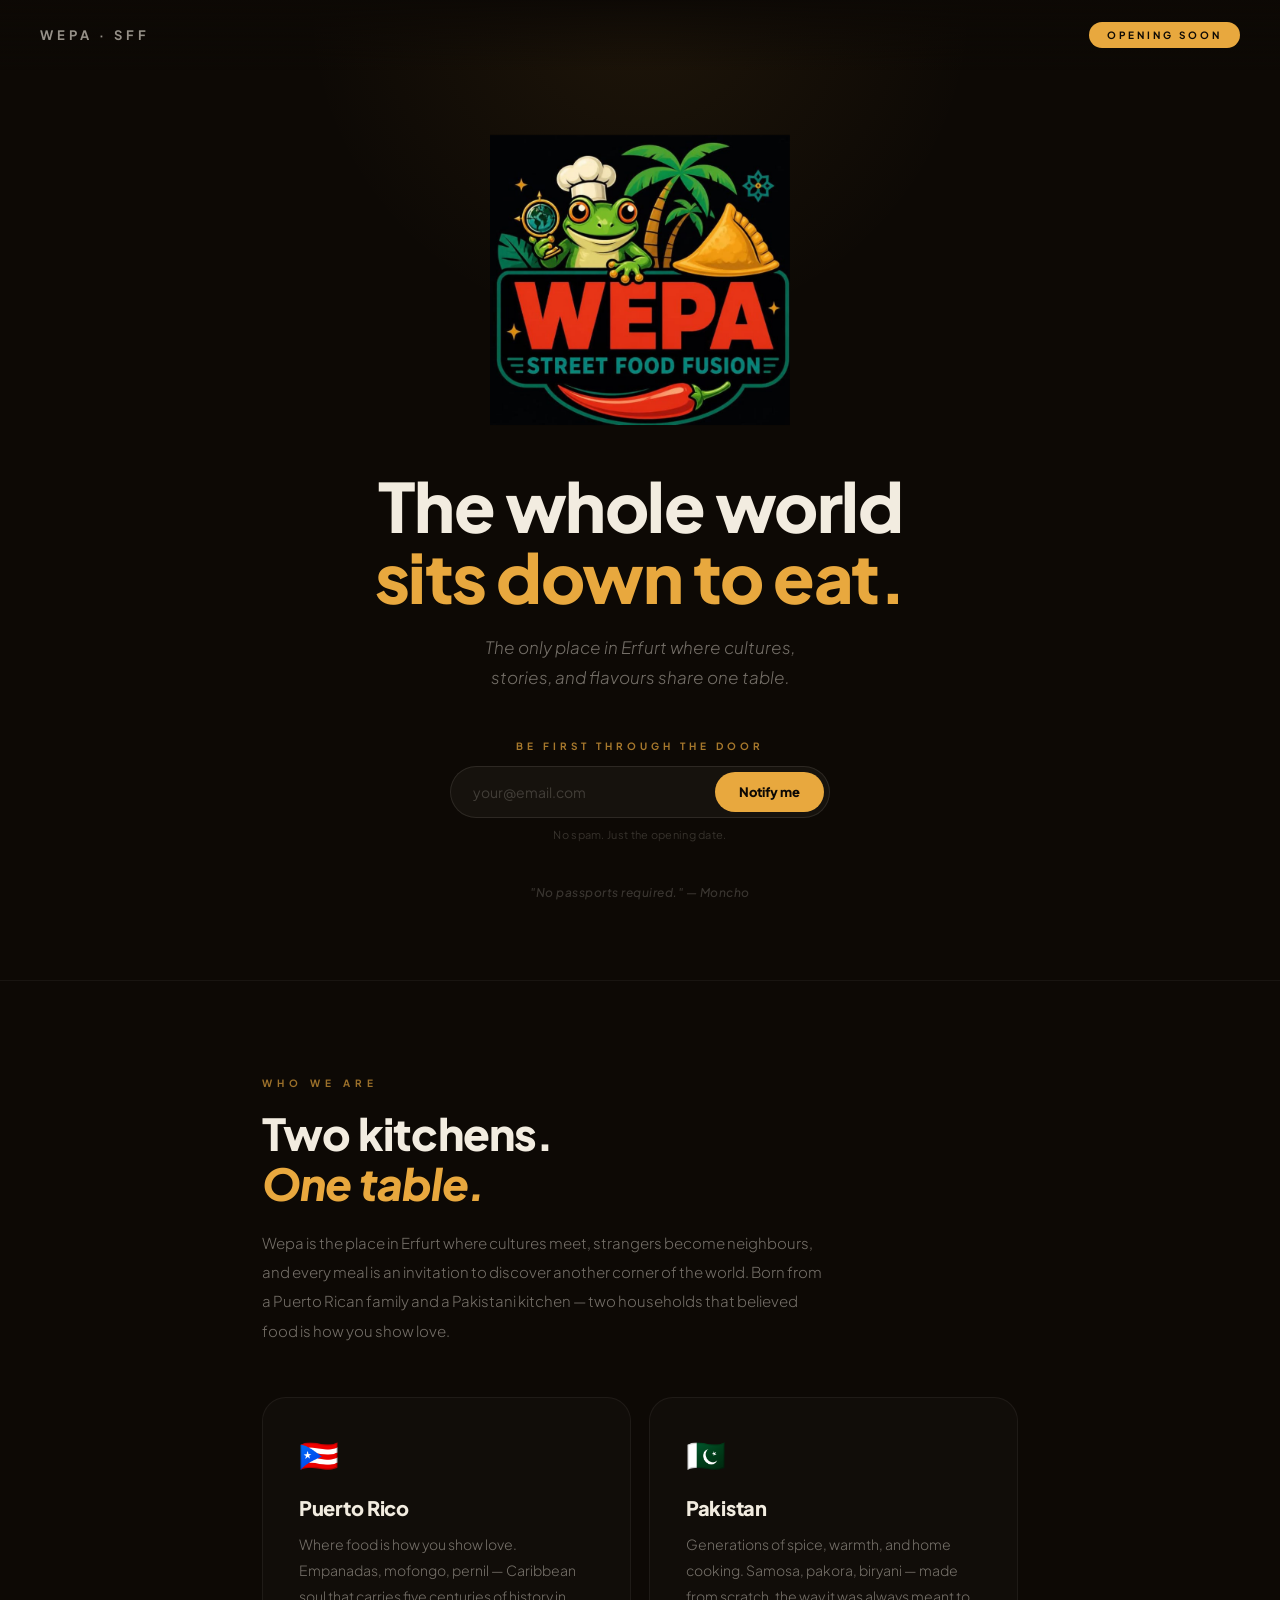
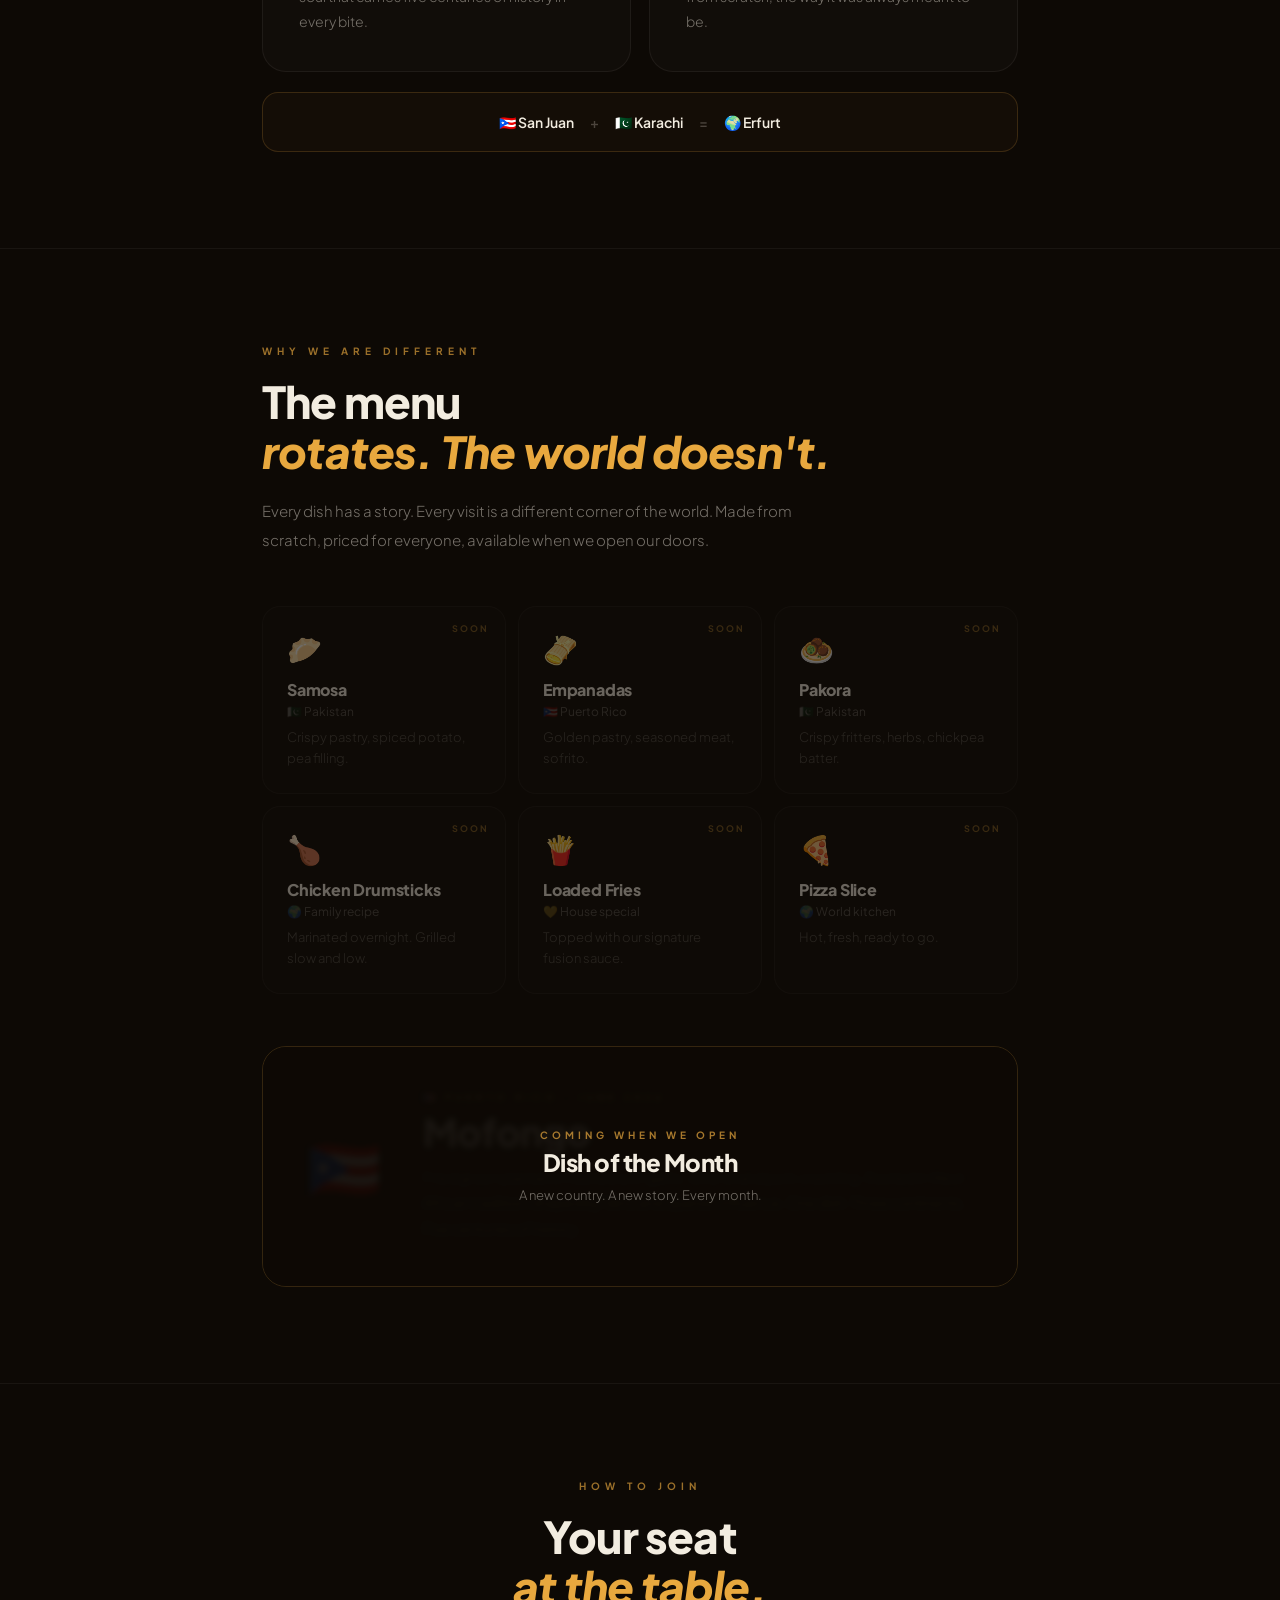
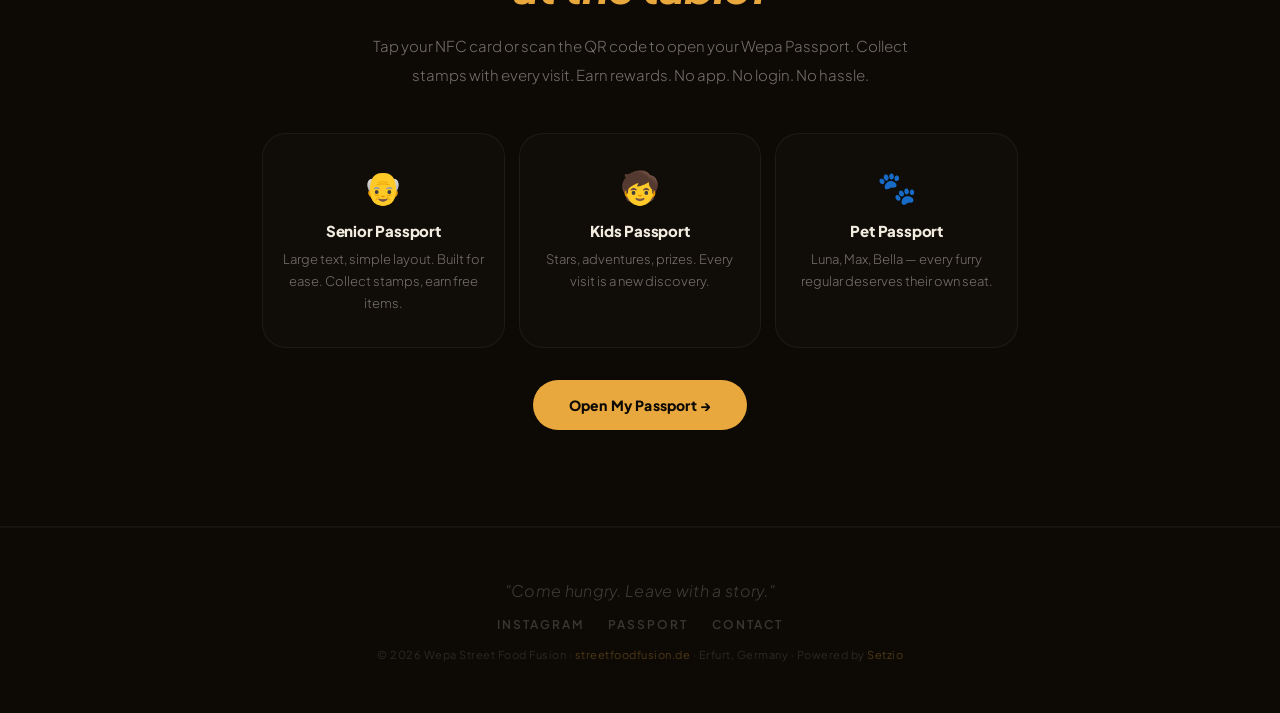
==== commit ac1704a6: "Update index.html" ====
--- a/index.html
+++ b/index.html
@@ -98,10 +98,11 @@
 
     /* Moncho */
     .moncho {
-      width: 300px;
-      height: 300px;
-      object-fit: contain;
-      margin-bottom: 40px;
+  width: 300px;
+  height: 300px;
+  object-fit: contain;
+  margin-bottom: 40px;
+  mix-blend-mode: lighten;
       opacity: 0;
       animation: rise 0.9s 0.1s cubic-bezier(0.22,1,0.36,1) forwards;
     }
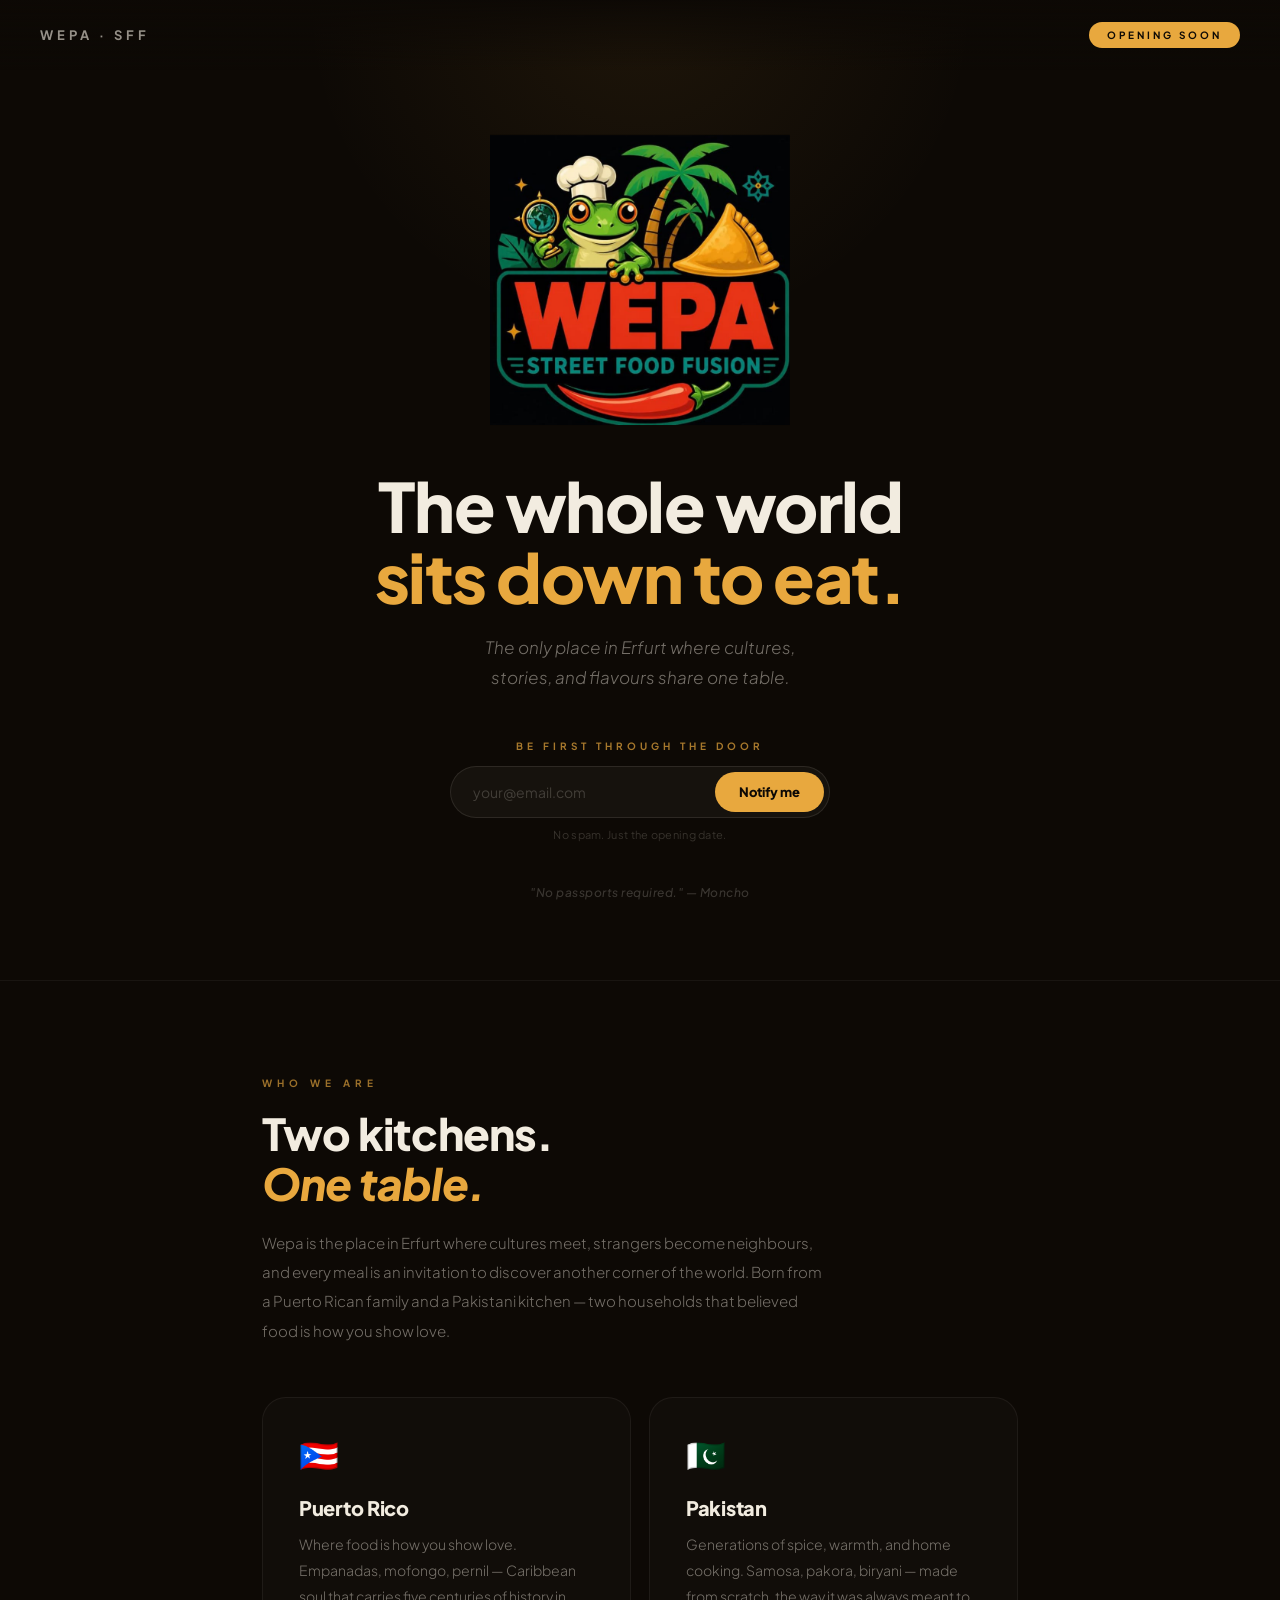
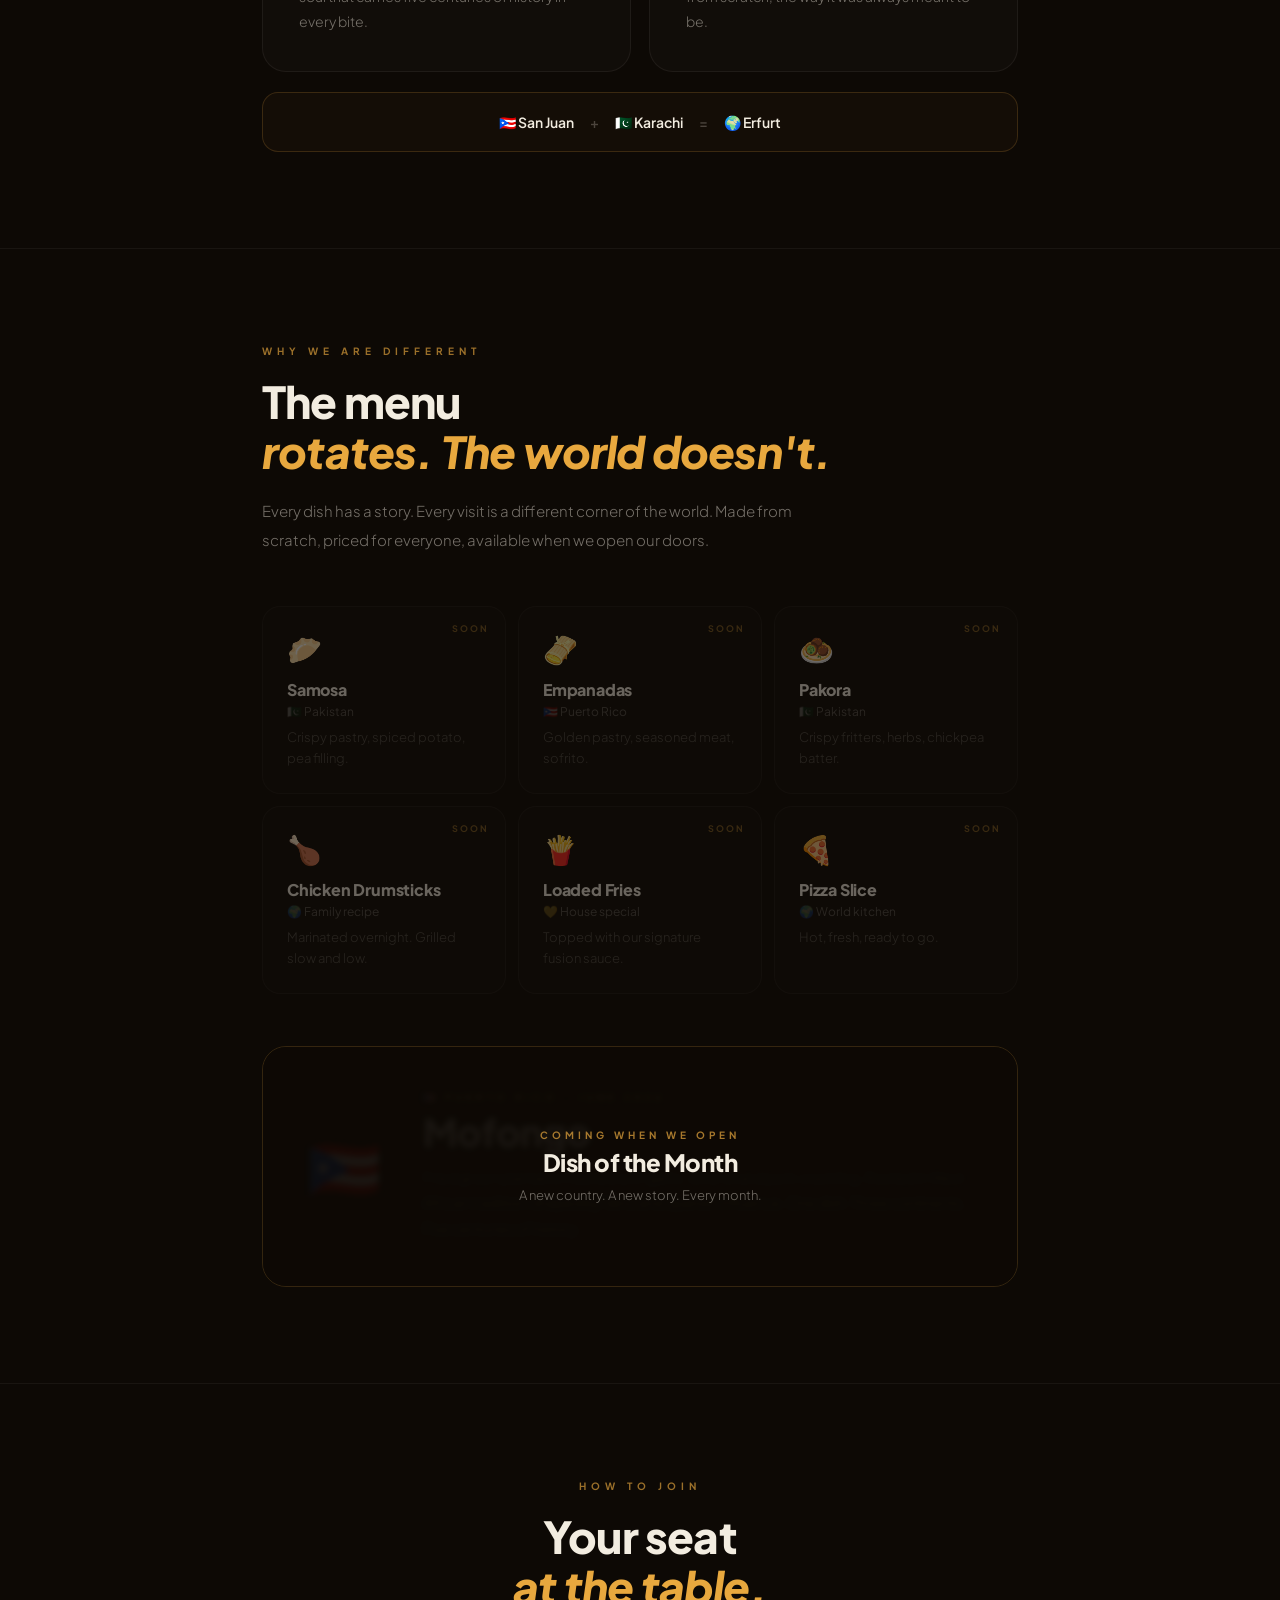
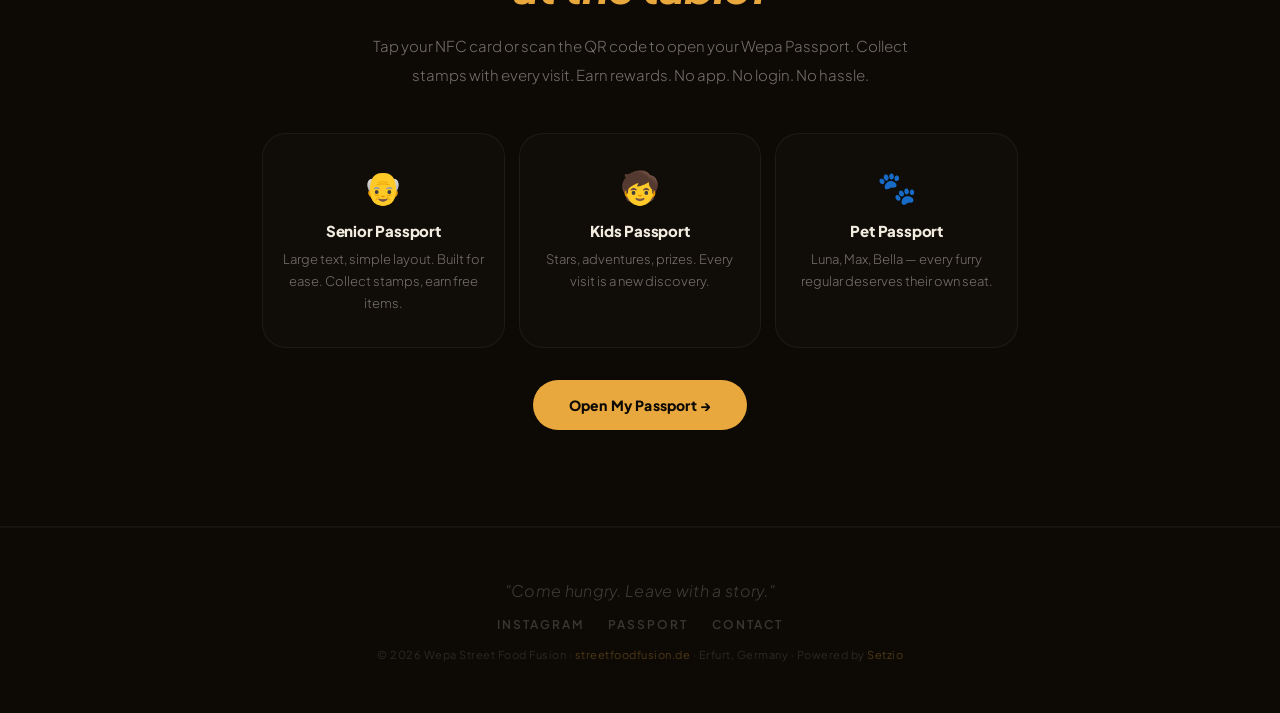
==== commit 5003914e: "Update index.html" ====
--- a/index.html
+++ b/index.html
@@ -102,7 +102,7 @@
   height: 300px;
   object-fit: contain;
   margin-bottom: 40px;
-  mix-blend-mode: lighten;
+      mix-blend-mode: lighten;
       opacity: 0;
       animation: rise 0.9s 0.1s cubic-bezier(0.22,1,0.36,1) forwards;
     }
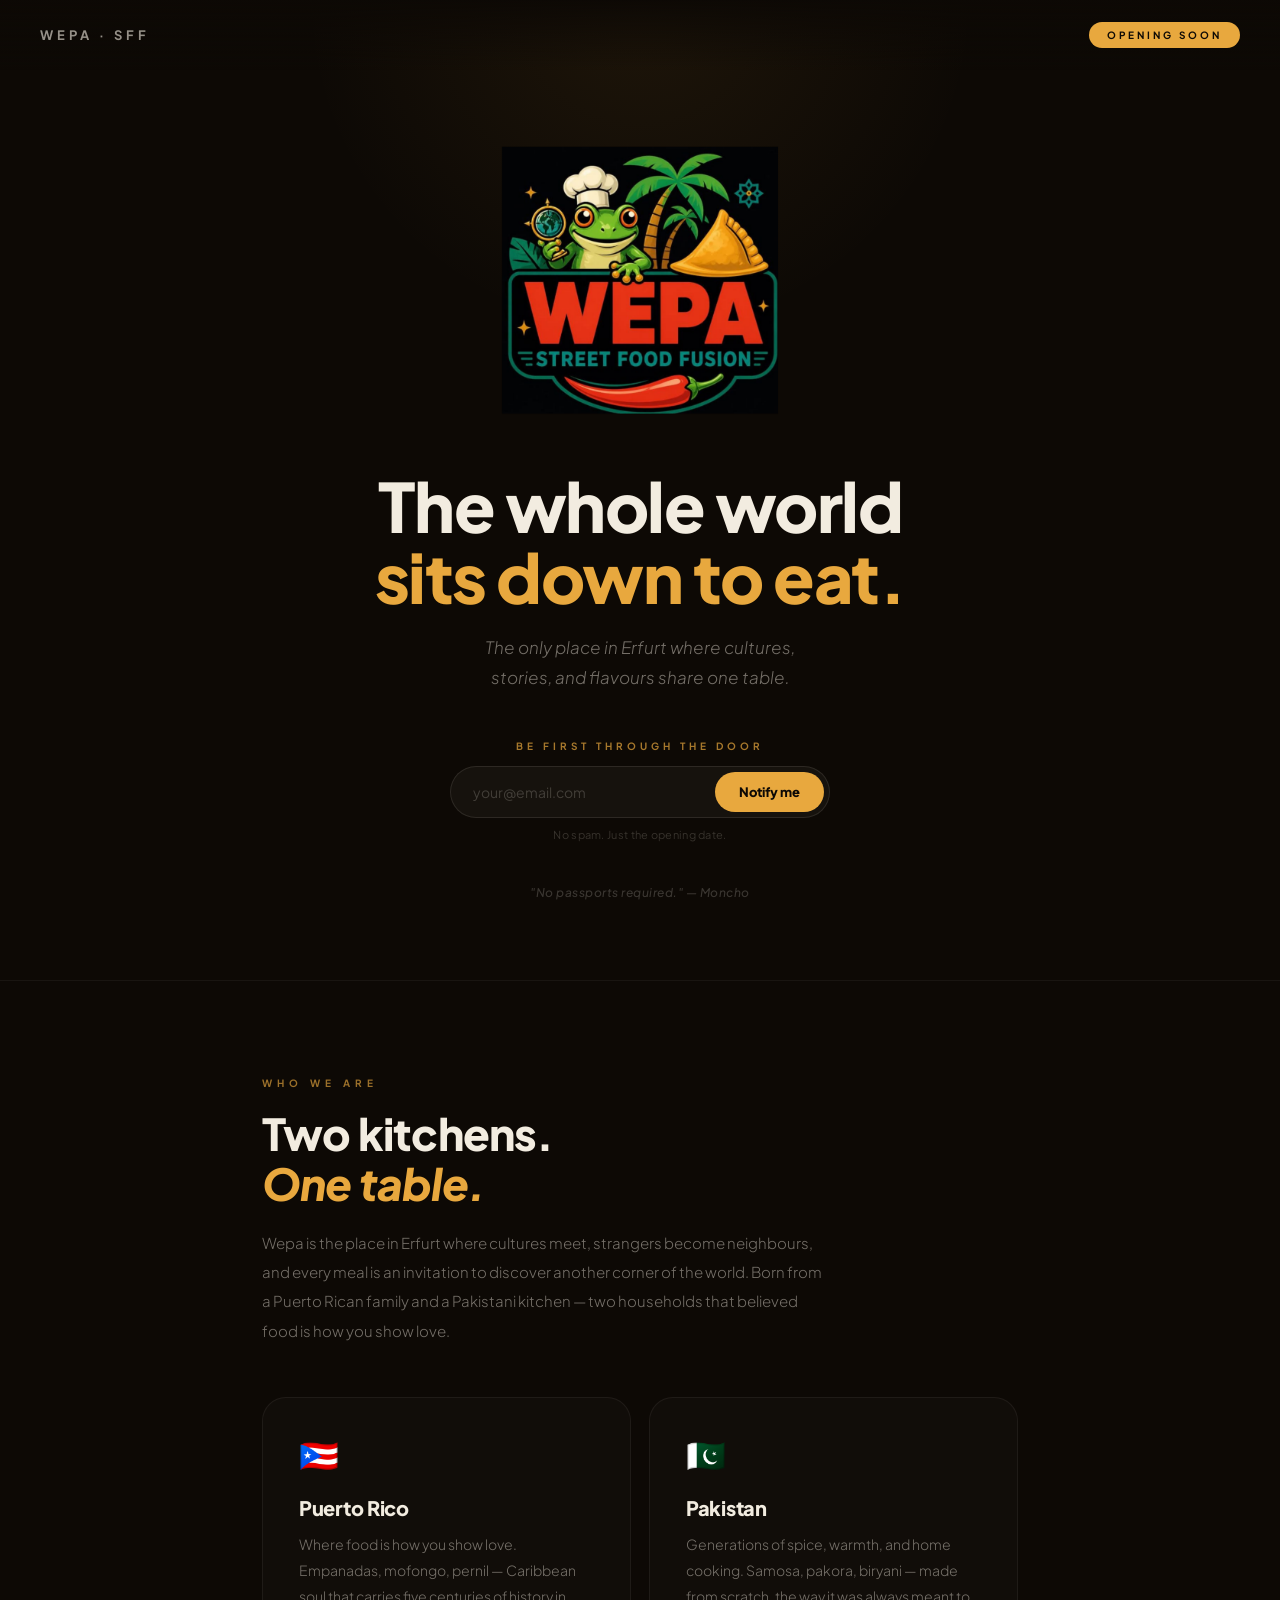
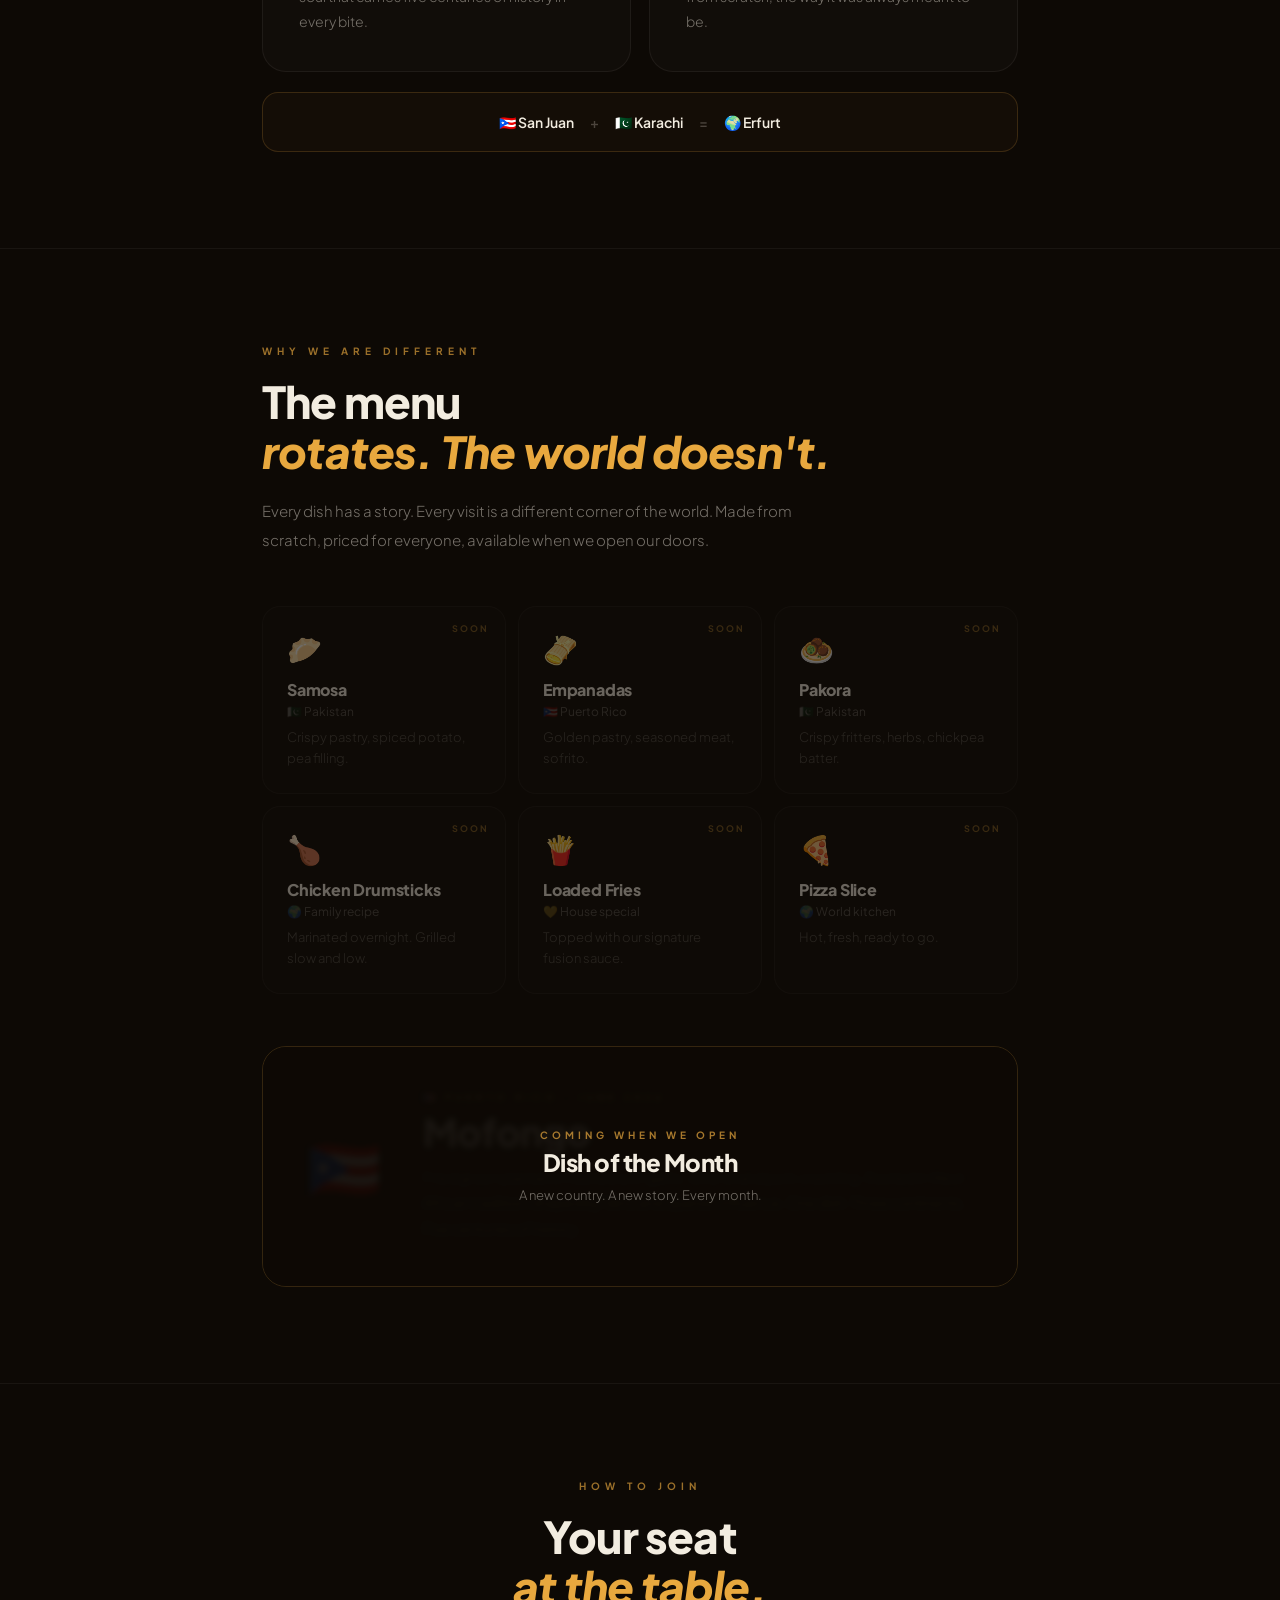
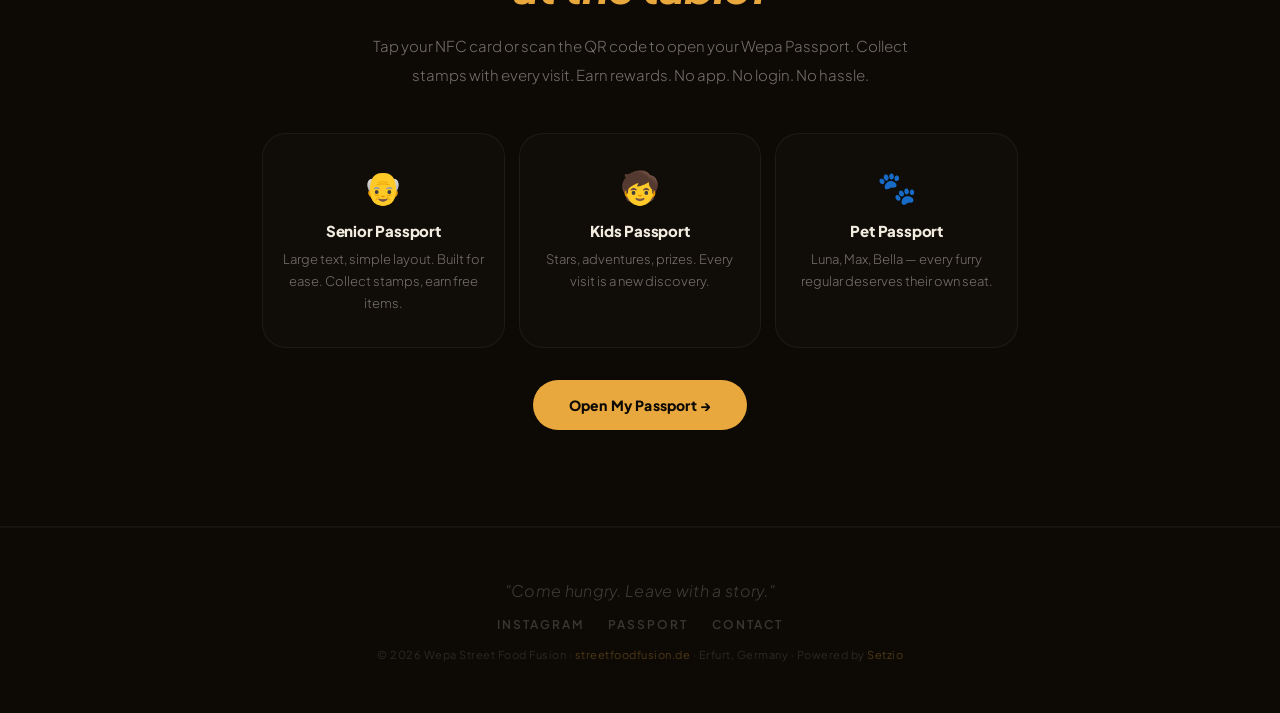
==== commit 39061614: "Add files via upload" ====
--- a/index.html
+++ b/index.html
@@ -98,11 +98,10 @@
 
     /* Moncho */
     .moncho {
-  width: 300px;
-  height: 300px;
-  object-fit: contain;
-  margin-bottom: 40px;
-      mix-blend-mode: lighten;
+      width: 300px;
+      height: 300px;
+      object-fit: contain;
+      margin-bottom: 40px;
       opacity: 0;
       animation: rise 0.9s 0.1s cubic-bezier(0.22,1,0.36,1) forwards;
     }
@@ -690,19 +689,39 @@
 </footer>
 
 <script>
-  function doSignup() {
+  async function doSignup() {
     const email = document.getElementById('heroEmail').value.trim();
     if (!email || !email.includes('@')) {
       document.getElementById('heroEmail').style.outline = '1px solid rgba(192,57,43,0.6)';
       document.getElementById('heroEmail').focus();
       return;
     }
-    const list = JSON.parse(localStorage.getItem('wepa_waitlist') || '[]');
-    list.push({ email, date: new Date().toISOString() });
-    localStorage.setItem('wepa_waitlist', JSON.stringify(list));
-    document.getElementById('signupField').style.display = 'none';
-    document.getElementById('signupNote').style.display = 'none';
-    document.getElementById('heroSuccess').style.display = 'block';
+    const btn = document.querySelector('.signup-field button');
+    btn.textContent = '...';
+    btn.disabled = true;
+    try {
+      const res = await fetch('https://dgkcmyyafzhbtzdvtvji.supabase.co/rest/v1/wepa_waitlist', {
+        method: 'POST',
+        headers: {
+          'Content-Type': 'application/json',
+          'apikey': 'eyJhbGciOiJIUzI1NiIsInR5cCI6IkpXVCJ9.eyJpc3MiOiJzdXBhYmFzZSIsInJlZiI6ImRna2NteXlhZnpoYnR6ZHZ0dmppIiwicm9sZSI6ImFub24iLCJpYXQiOjE3NzQ1OTEzMjcsImV4cCI6MjA5MDE2NzMyN30.itt1fnbd8gcPKKDmTmdsaoi2e5yzXoNwDnzR8jD3q9M',
+          'Prefer': 'return=minimal'
+        },
+        body: JSON.stringify({ email, source: 'streetfoodfusion.de' })
+      });
+      if (res.ok || res.status === 201) {
+        document.getElementById('signupField').style.display = 'none';
+        document.getElementById('signupNote').style.display = 'none';
+        document.getElementById('heroSuccess').style.display = 'block';
+      } else {
+        btn.textContent = 'Notify me';
+        btn.disabled = false;
+        document.getElementById('heroEmail').style.outline = '1px solid rgba(192,57,43,0.6)';
+      }
+    } catch(e) {
+      btn.textContent = 'Notify me';
+      btn.disabled = false;
+    }
   }
   document.getElementById('heroEmail').addEventListener('keydown', e => {
     if (e.key === 'Enter') doSignup();
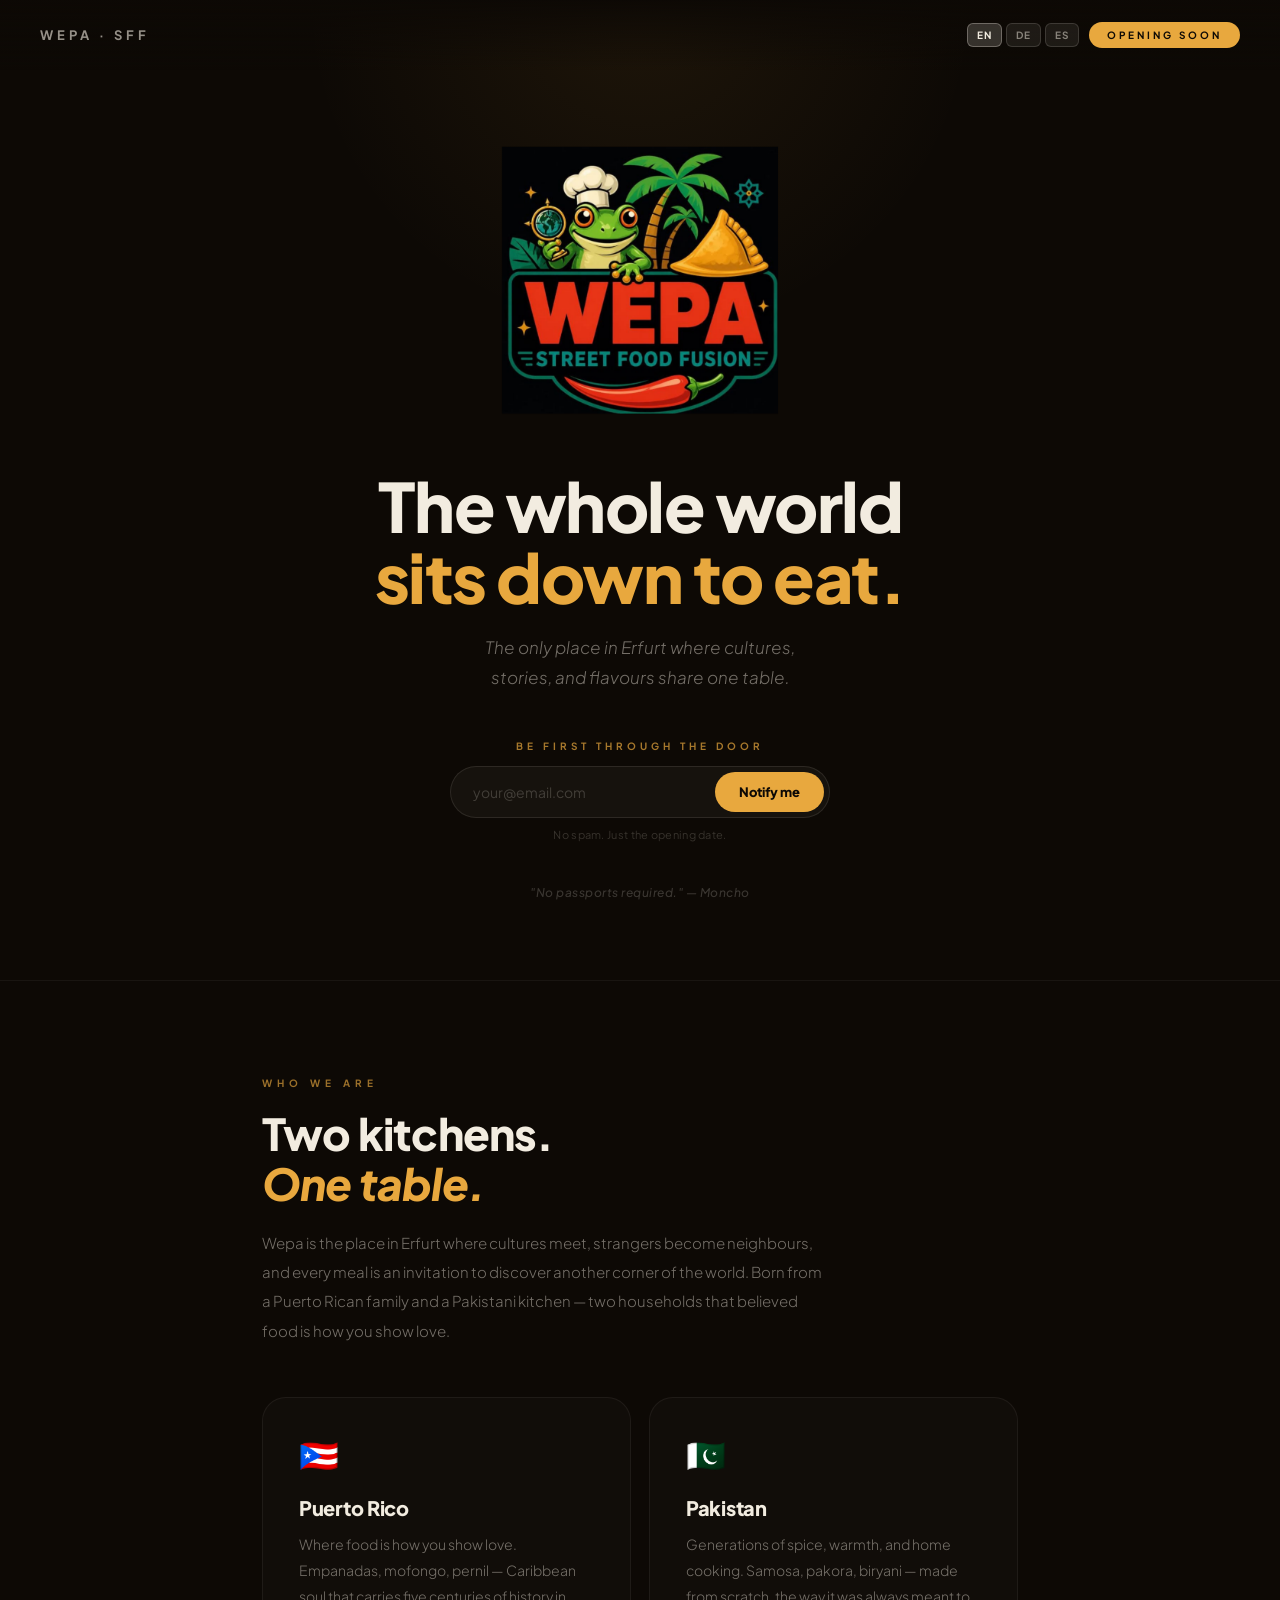
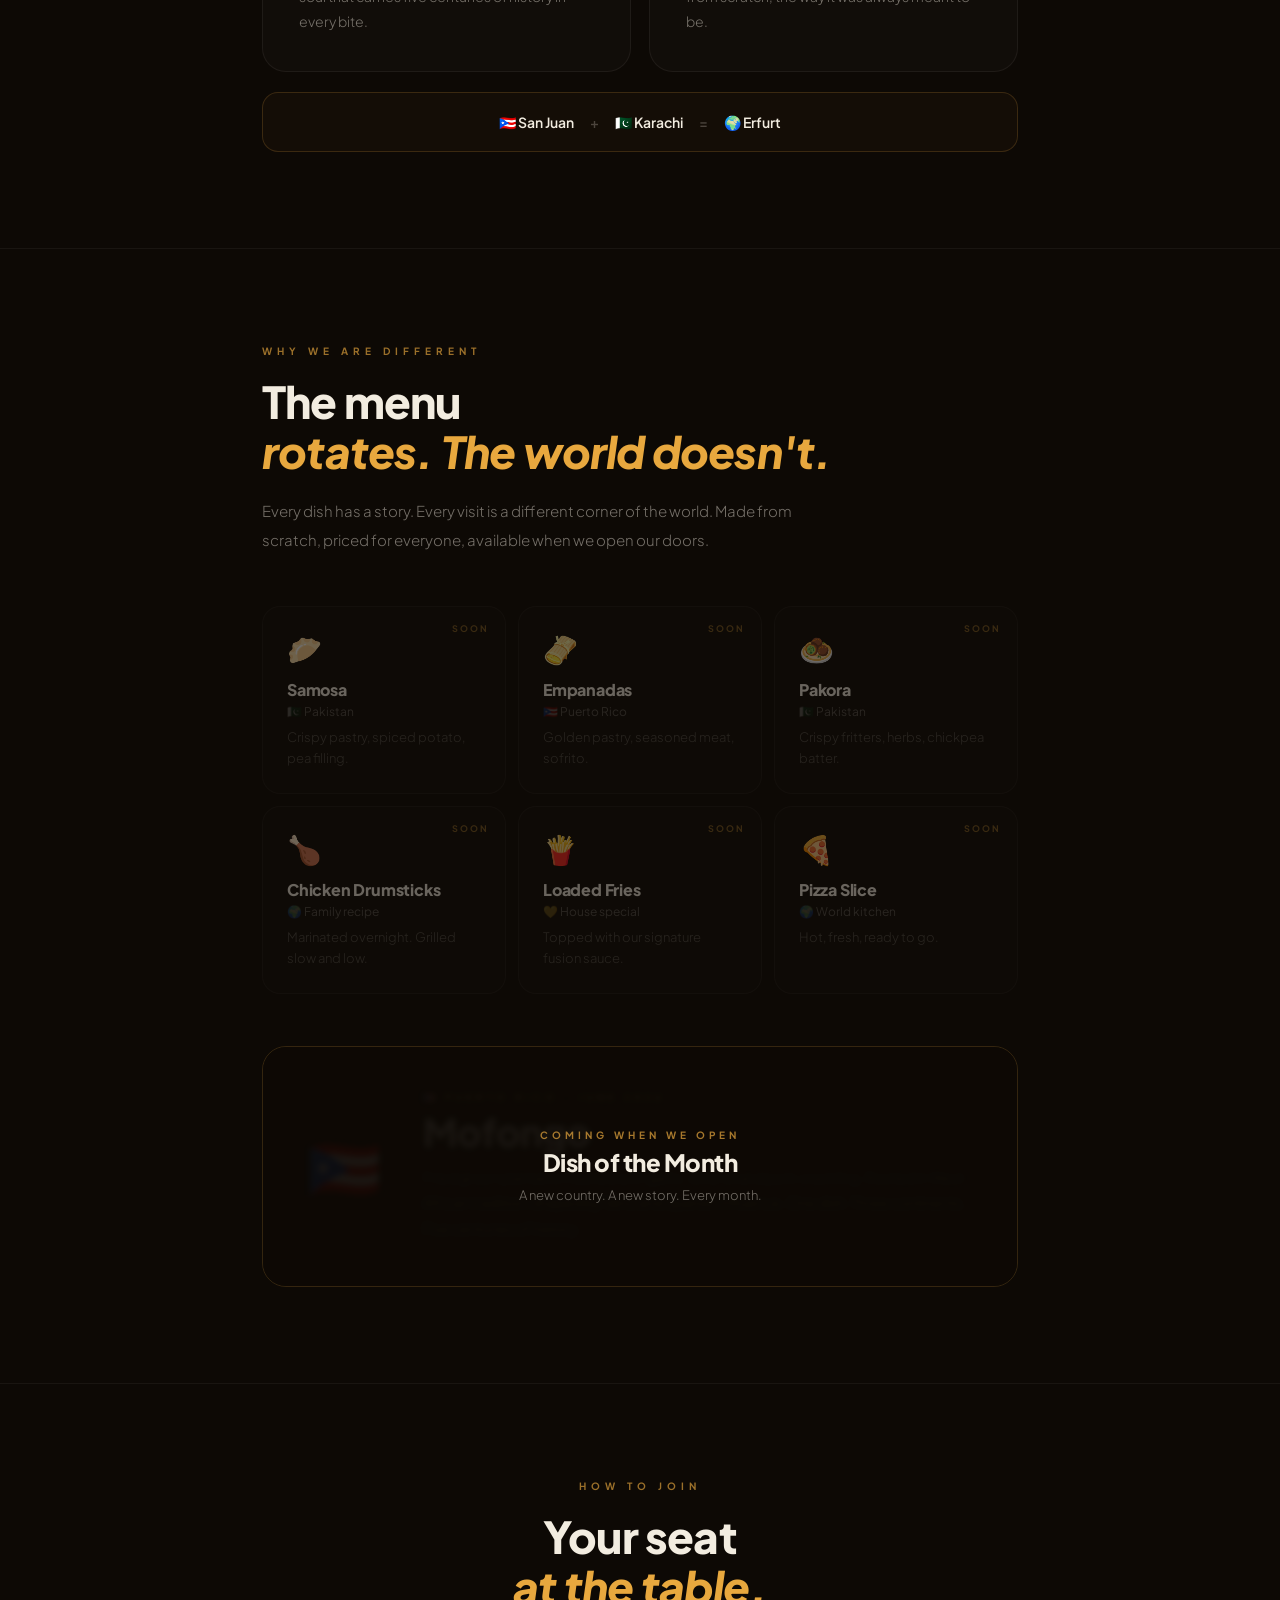
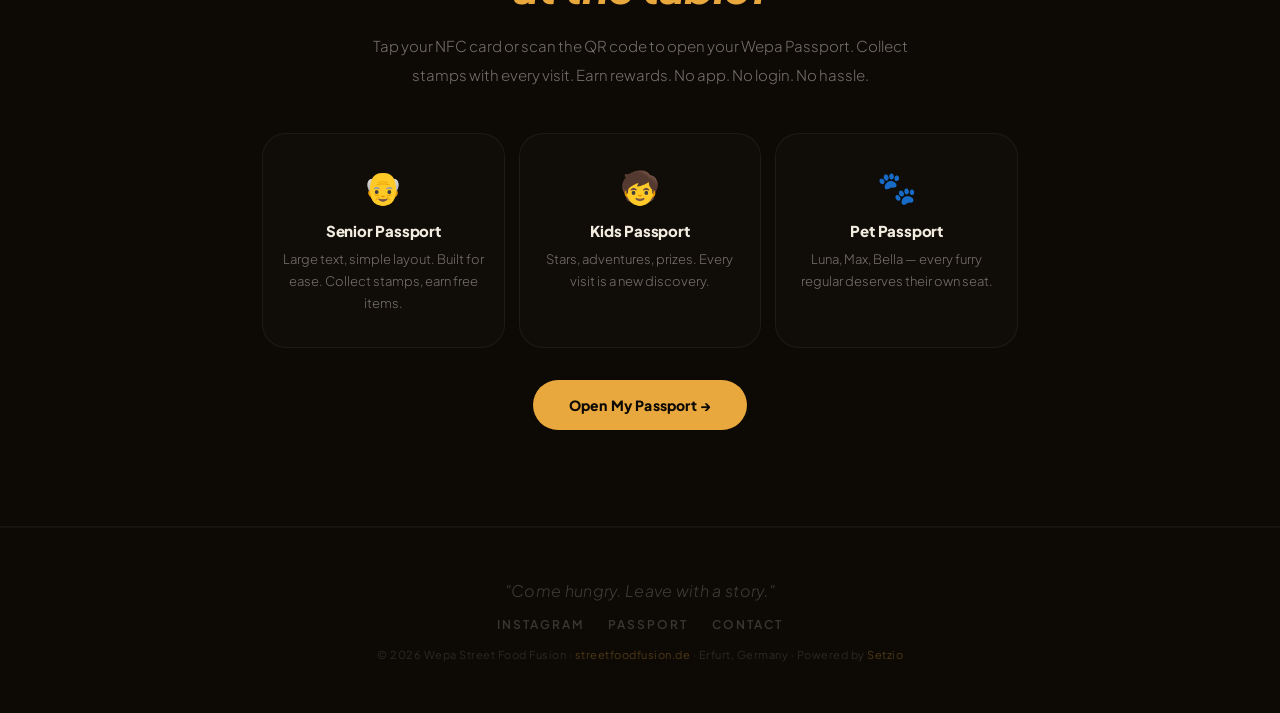
==== commit f9c86aeb: "Add files via upload" ====
--- a/index.html
+++ b/index.html
@@ -228,6 +228,11 @@
       animation: rise 0.9s 0.7s cubic-bezier(0.22,1,0.36,1) forwards;
     }
 
+
+    .lang-sw { display:flex; gap:4px; }
+    .lb { background:rgba(242,236,224,0.08); border:1px solid rgba(242,236,224,0.15); color:rgba(242,236,224,0.5); font-family:var(--font); font-size:10px; font-weight:700; padding:5px 9px; border-radius:6px; cursor:pointer; letter-spacing:1px; transition:all 0.15s; }
+    .lb.active { background:rgba(242,236,224,0.18); color:var(--cream); border-color:rgba(242,236,224,0.3); }
+    .lb:hover { background:rgba(242,236,224,0.14); }
     @keyframes rise {
       from { opacity: 0; transform: translateY(20px); }
       to   { opacity: 1; transform: translateY(0); }
@@ -511,7 +516,14 @@
 <!-- NAV -->
 <nav>
   <div class="nav-mark">Wepa · SFF</div>
-  <div class="nav-pill">Opening Soon</div>
+  <div style="display:flex;align-items:center;gap:10px;">
+    <div class="lang-sw">
+      <button class="lb active" onclick="setLang('en')">EN</button>
+      <button class="lb" onclick="setLang('de')">DE</button>
+      <button class="lb" onclick="setLang('es')">ES</button>
+    </div>
+    <div class="nav-pill" id="nav-pill">Opening Soon</div>
+  </div>
 </nav>
 
 <!-- ══ HERO ══ -->
@@ -520,28 +532,23 @@
 
     <img src="logo.png" alt="Moncho — Wepa Street Food Fusion" class="moncho" />
 
-    <h1 class="hero-headline">
-      The whole world<br>
-      <em>sits down to eat.</em>
-    </h1>
-
-    <p class="hero-sub">
-      The only place in Erfurt where cultures,<br>stories, and flavours share one table.
-    </p>
+    <h1 class="hero-headline" id="hero-h1">The whole world<br><em>sits down to eat.</em></h1>
+
+    <p class="hero-sub" id="hero-sub">The only place in Erfurt where cultures,<br>stories, and flavours share one table.</p>
 
     <div class="signup">
-      <p class="signup-eyebrow">Be first through the door</p>
+      <p class="signup-eyebrow" id="signup-eyebrow">Be first through the door</p>
       <div class="signup-field" id="signupField">
         <input type="email" id="heroEmail" placeholder="your@email.com" />
-        <button onclick="doSignup()">Notify me</button>
+        <button onclick="doSignup()" id="signup-btn">Notify me</button>
       </div>
-      <p class="signup-note" id="signupNote">No spam. Just the opening date.</p>
+      <p class="signup-note" id="signup-note">No spam. Just the opening date.</p>
       <div class="signup-success" id="heroSuccess">
         ✓ &nbsp;You're on the list. See you when we open.
       </div>
     </div>
 
-    <p class="moncho-line">"No passports required." — Moncho</p>
+    <p class="moncho-line" id="moncho-line">"No passports required." — Moncho</p>
 
   </div>
 </section>
@@ -550,22 +557,22 @@
 
 <!-- ══ WHO WE ARE ══ -->
 <div class="section">
-  <p class="eyebrow">Who we are</p>
-  <h2 class="section-h">Two kitchens.<br><em>One table.</em></h2>
-  <p class="section-p">
+  <p class="eyebrow" id="who-eyebrow">Who we are</p>
+  <h2 class="section-h" id="who-h">Two kitchens.<br><em>One table.</em></h2>
+  <p class="section-p" id="who-p">
     Wepa is the place in Erfurt where cultures meet, strangers become neighbours, and every meal is an invitation to discover another corner of the world. Born from a Puerto Rican family and a Pakistani kitchen — two households that believed food is how you show love.
   </p>
 
   <div class="story-grid">
     <div class="story-card">
       <span class="story-flag">🇵🇷</span>
-      <h3>Puerto Rico</h3>
-      <p>Where food is how you show love. Empanadas, mofongo, pernil — Caribbean soul that carries five centuries of history in every bite.</p>
+      <h3 id="pr-h">Puerto Rico</h3>
+      <p id="pr-p">Where food is how you show love. Empanadas, mofongo, pernil — Caribbean soul that carries five centuries of history in every bite.</p>
     </div>
     <div class="story-card">
       <span class="story-flag">🇵🇰</span>
-      <h3>Pakistan</h3>
-      <p>Generations of spice, warmth, and home cooking. Samosa, pakora, biryani — made from scratch, the way it was always meant to be.</p>
+      <h3 id="pak-h">Pakistan</h3>
+      <p id="pak-p">Generations of spice, warmth, and home cooking. Samosa, pakora, biryani — made from scratch, the way it was always meant to be.</p>
     </div>
   </div>
 
@@ -582,9 +589,9 @@
 
 <!-- ══ WHY WE ARE DIFFERENT ══ -->
 <div class="section">
-  <p class="eyebrow">Why we are different</p>
-  <h2 class="section-h">The menu<br><em>rotates. The world doesn't.</em></h2>
-  <p class="section-p">Every dish has a story. Every visit is a different corner of the world. Made from scratch, priced for everyone, available when we open our doors.</p>
+  <p class="eyebrow" id="why-eyebrow">Why we are different</p>
+  <h2 class="section-h" id="why-h">The menu<br><em>rotates. The world doesn't.</em></h2>
+  <p class="section-p" id="why-p">Every dish has a story. Every visit is a different corner of the world. Made from scratch, priced for everyone, available when we open our doors.</p>
 
   <div class="menu-grid">
     <div class="menu-card">
@@ -635,9 +642,9 @@
       </div>
     </div>
     <div class="dotm-overlay">
-      <div class="dotm-overlay-eyebrow">Coming when we open</div>
-      <div class="dotm-overlay-title">Dish of the Month</div>
-      <div class="dotm-overlay-sub">A new country. A new story. Every month.</div>
+      <div class="dotm-overlay-eyebrow" id="dish-eyebrow">Coming when we open</div>
+      <div class="dotm-overlay-title" id="dish-title">Dish of the Month</div>
+      <div class="dotm-overlay-sub" id="dish-sub">A new country. A new story. Every month.</div>
     </div>
   </div>
 </div>
@@ -646,38 +653,38 @@
 
 <!-- ══ HOW TO JOIN ══ -->
 <div class="section" style="text-align:center;">
-  <p class="eyebrow">How to join</p>
-  <h2 class="section-h">Your seat<br><em>at the table.</em></h2>
-  <p class="section-p" style="margin:0 auto 0;">
+  <p class="eyebrow" id="how-eyebrow">How to join</p>
+  <h2 class="section-h" id="how-h">Your seat<br><em>at the table.</em></h2>
+  <p class="section-p" id="how-p" style="margin:0 auto 0;">
     Tap your NFC card or scan the QR code to open your Wepa Passport. Collect stamps with every visit. Earn rewards. No app. No login. No hassle.
   </p>
 
   <div class="passport-grid">
     <div class="passport-card">
       <span class="p-emoji">👴</span>
-      <h3>Senior Passport</h3>
-      <p>Large text, simple layout. Built for ease. Collect stamps, earn free items.</p>
+      <h3 id="senior-h">Senior Passport</h3>
+      <p id="senior-p">Large text, simple layout. Built for ease. Collect stamps, earn free items.</p>
     </div>
     <div class="passport-card">
       <span class="p-emoji">🧒</span>
-      <h3>Kids Passport</h3>
-      <p>Stars, adventures, prizes. Every visit is a new discovery.</p>
+      <h3 id="kids-h">Kids Passport</h3>
+      <p id="kids-p">Stars, adventures, prizes. Every visit is a new discovery.</p>
     </div>
     <div class="passport-card">
       <span class="p-emoji">🐾</span>
-      <h3>Pet Passport</h3>
-      <p>Luna, Max, Bella — every furry regular deserves their own seat.</p>
+      <h3 id="pet-h">Pet Passport</h3>
+      <p id="pet-p">Luna, Max, Bella — every furry regular deserves their own seat.</p>
     </div>
   </div>
 
-  <a href="passport.html" class="passport-cta">Open My Passport →</a>
+  <a href="passport.html" class="passport-cta"><span id="passport-cta">Open My Passport →</span></a>
 </div>
 
 <div class="divider"></div>
 
 <!-- ══ FOOTER ══ -->
 <footer>
-  <p class="footer-tagline">"Come hungry. Leave with a story."</p>
+  <p class="footer-tagline" id="footer-quote">"Come hungry. Leave with a story."</p>
   <div class="footer-links">
     <a href="https://instagram.com">Instagram</a>
     <a href="passport.html">Passport</a>
@@ -711,7 +718,7 @@
       });
       if (res.ok || res.status === 201) {
         document.getElementById('signupField').style.display = 'none';
-        document.getElementById('signupNote').style.display = 'none';
+        document.getElementById('signup-note').style.display = 'none';
         document.getElementById('heroSuccess').style.display = 'block';
       } else {
         btn.textContent = 'Notify me';
@@ -726,6 +733,9 @@
   document.getElementById('heroEmail').addEventListener('keydown', e => {
     if (e.key === 'Enter') doSignup();
   });
+  // Apply saved language on load
+  document.querySelectorAll('.lb').forEach(b => { b.classList.toggle('active', b.textContent === lang.toUpperCase()); });
+  applyLang();
 </script>
 
 </body>
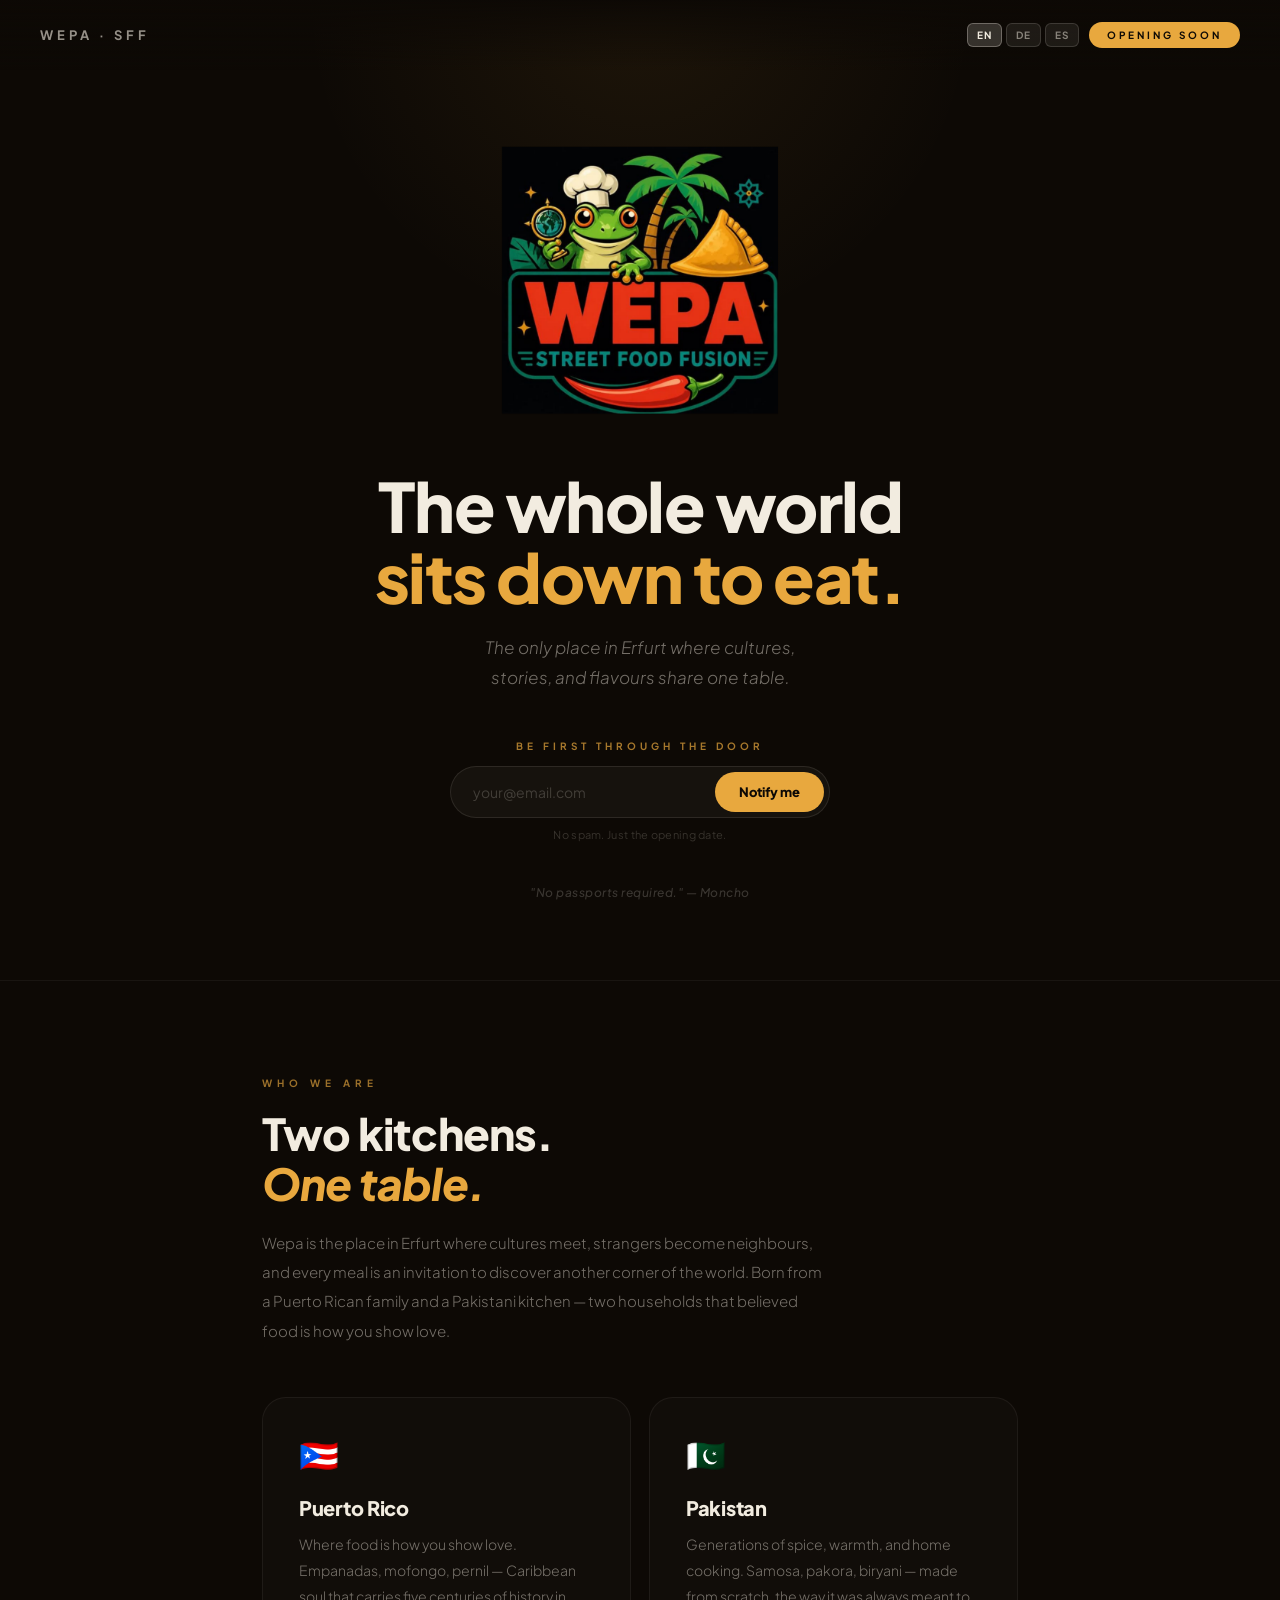
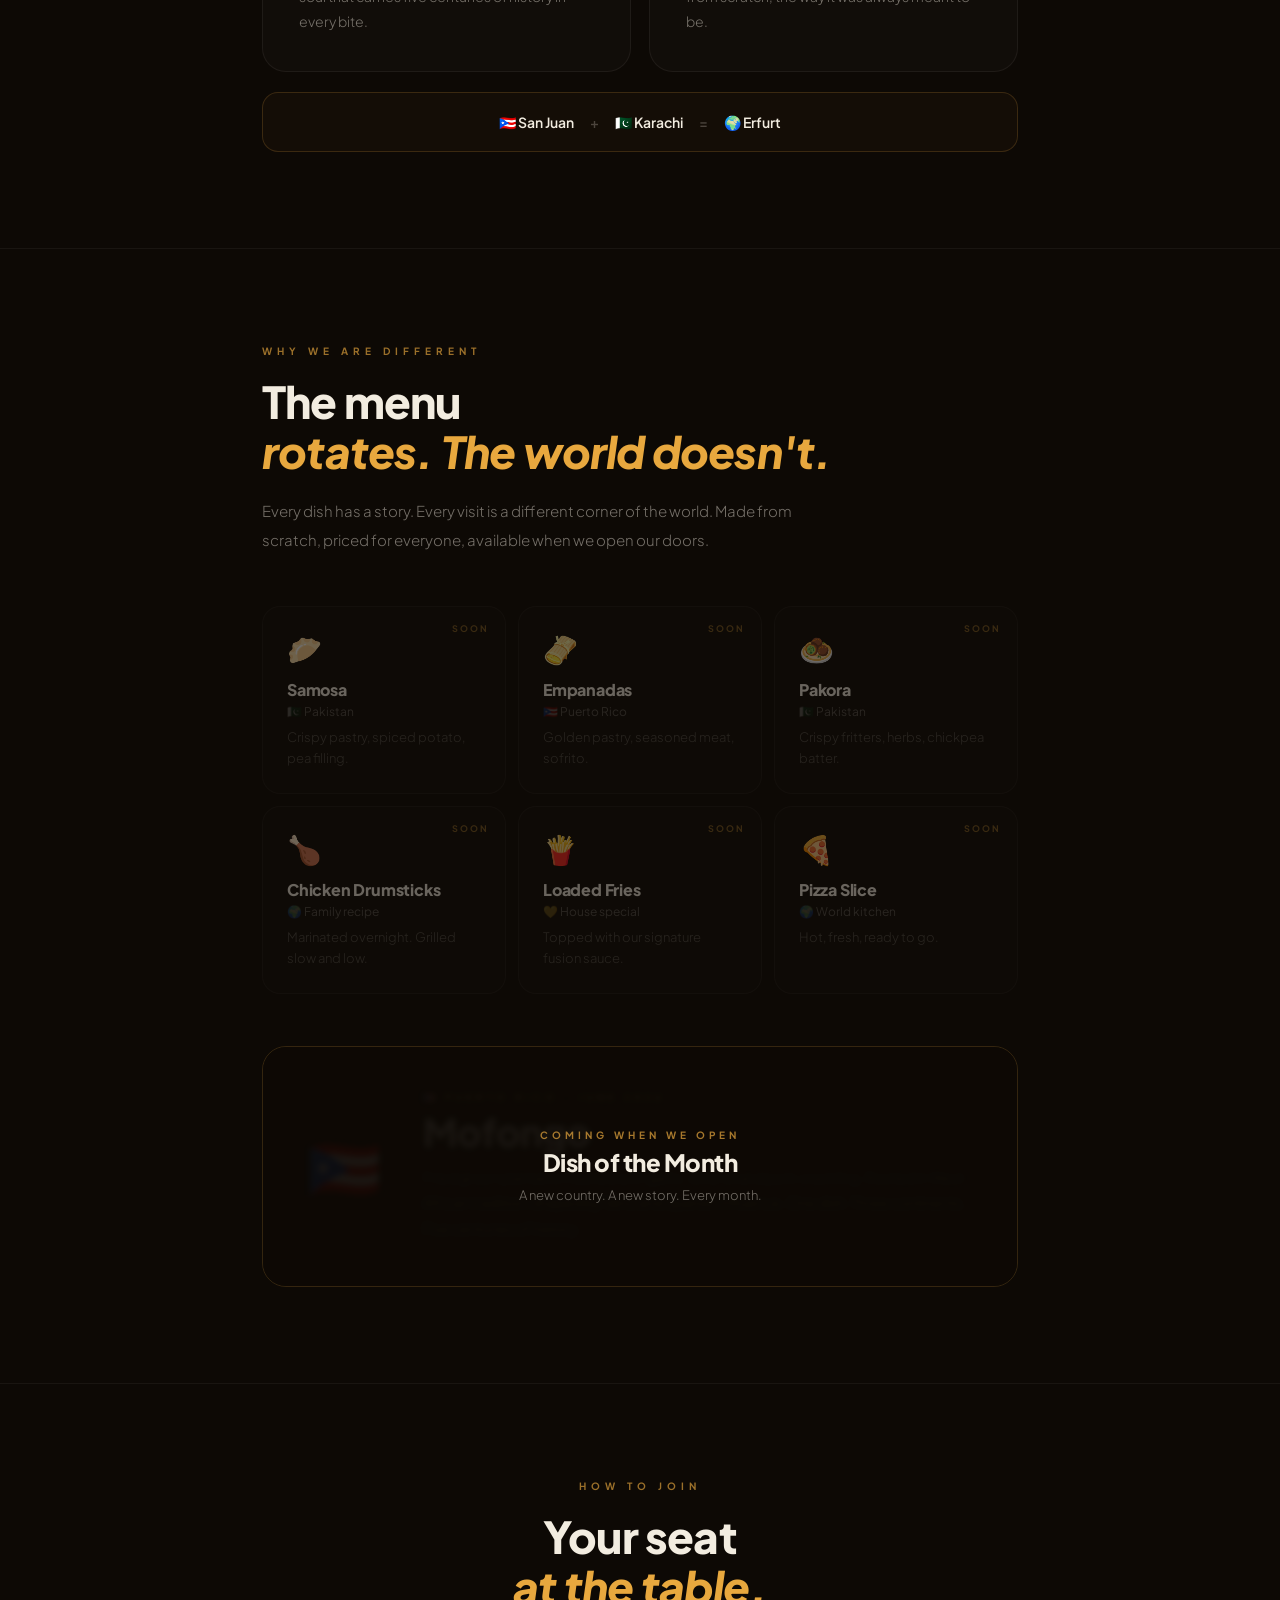
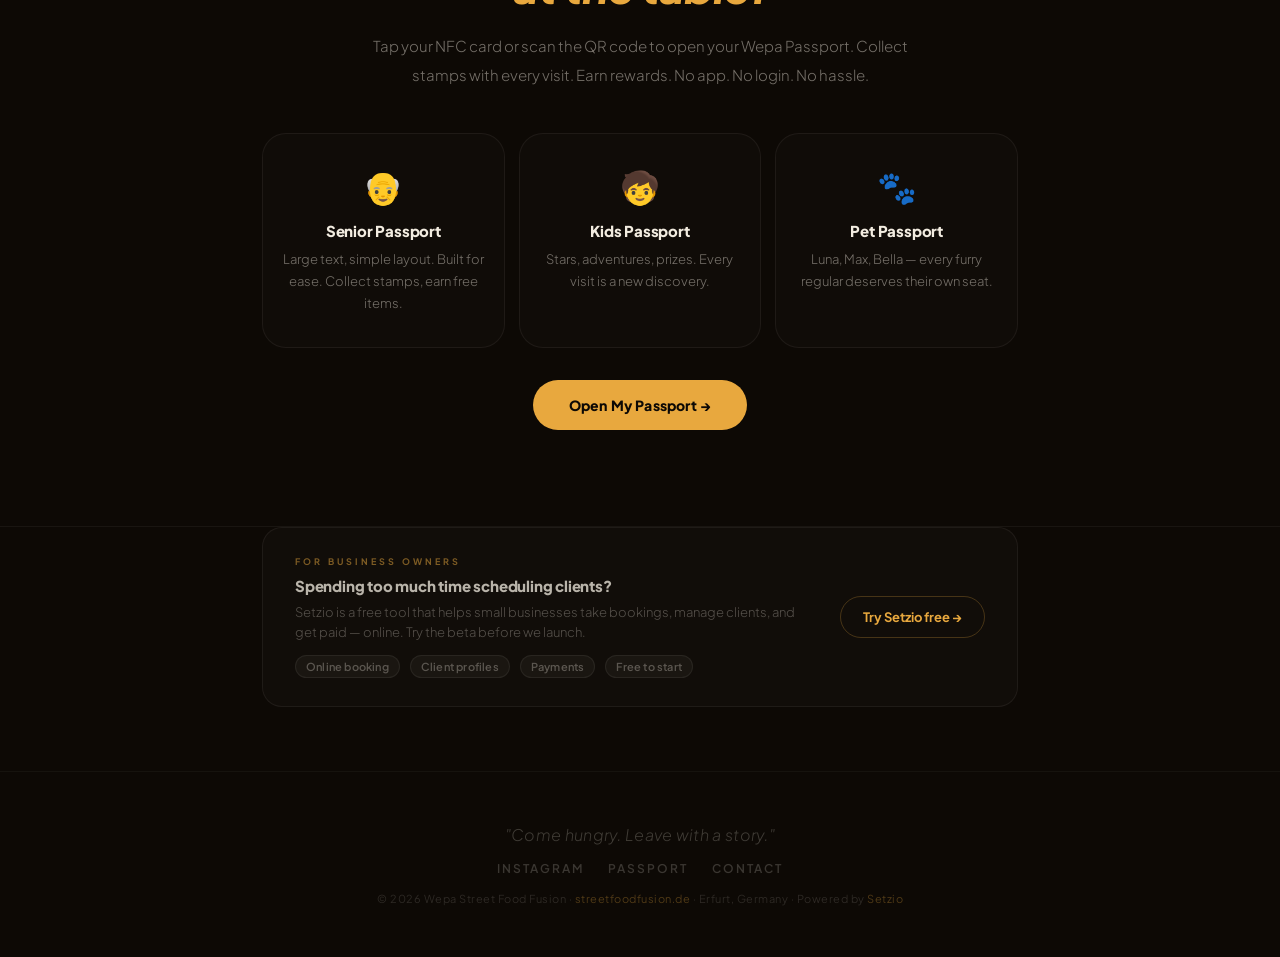
==== commit fb6b1966: "Add files via upload" ====
--- a/index.html
+++ b/index.html
@@ -96,7 +96,6 @@
       align-items: center;
     }
 
-    /* Moncho */
     .moncho {
       width: 300px;
       height: 300px;
@@ -106,7 +105,6 @@
       animation: rise 0.9s 0.1s cubic-bezier(0.22,1,0.36,1) forwards;
     }
 
-    /* Headline */
     .hero-headline {
       font-size: clamp(36px, 7vw, 68px);
       font-weight: 900;
@@ -118,12 +116,8 @@
       animation: rise 0.9s 0.25s cubic-bezier(0.22,1,0.36,1) forwards;
     }
 
-    .hero-headline em {
-      font-style: normal;
-      color: var(--gold);
-    }
-
-    /* Subheadline */
+    .hero-headline em { font-style: normal; color: var(--gold); }
+
     .hero-sub {
       font-size: clamp(15px, 2vw, 17px);
       font-weight: 300;
@@ -136,7 +130,6 @@
       animation: rise 0.9s 0.4s cubic-bezier(0.22,1,0.36,1) forwards;
     }
 
-    /* Signup */
     .signup {
       width: 100%;
       max-width: 380px;
@@ -163,9 +156,7 @@
       transition: border-color 0.2s;
     }
 
-    .signup-field:focus-within {
-      border-color: rgba(232,168,62,0.35);
-    }
+    .signup-field:focus-within { border-color: rgba(232,168,62,0.35); }
 
     .signup-field input {
       flex: 1;
@@ -216,7 +207,6 @@
       text-align: center;
     }
 
-    /* Moncho line */
     .moncho-line {
       margin-top: 44px;
       font-size: 12px;
@@ -228,11 +218,11 @@
       animation: rise 0.9s 0.7s cubic-bezier(0.22,1,0.36,1) forwards;
     }
 
-
     .lang-sw { display:flex; gap:4px; }
     .lb { background:rgba(242,236,224,0.08); border:1px solid rgba(242,236,224,0.15); color:rgba(242,236,224,0.5); font-family:var(--font); font-size:10px; font-weight:700; padding:5px 9px; border-radius:6px; cursor:pointer; letter-spacing:1px; transition:all 0.15s; }
     .lb.active { background:rgba(242,236,224,0.18); color:var(--cream); border-color:rgba(242,236,224,0.3); }
     .lb:hover { background:rgba(242,236,224,0.14); }
+
     @keyframes rise {
       from { opacity: 0; transform: translateY(20px); }
       to   { opacity: 1; transform: translateY(0); }
@@ -276,7 +266,7 @@
       max-width: 560px;
     }
 
-    /* ── WHO WE ARE — Story ── */
+    /* ── STORY ── */
     .story-grid {
       display: grid;
       grid-template-columns: 1fr 1fr;
@@ -325,7 +315,7 @@
 
     .equation span { color: var(--cream); }
 
-    /* ── WHY DIFFERENT — Menu ── */
+    /* ── MENU ── */
     .menu-grid {
       display: grid;
       grid-template-columns: repeat(auto-fill, minmax(200px, 1fr));
@@ -359,7 +349,6 @@
     .menu-origin { font-size: 12px; color: rgba(242,236,224,0.3); }
     .menu-desc  { font-size: 13px; color: rgba(242,236,224,0.28); margin-top: 8px; line-height: 1.6; font-weight: 300; }
 
-    /* Dish of Month */
     .dotm {
       position: relative;
       border: 1px solid var(--gold-dim);
@@ -379,21 +368,9 @@
     }
 
     .dotm-emoji { font-size: 60px; line-height: 1; }
-
-    .dotm-label {
-      font-size: 10px; font-weight: 700; letter-spacing: 4px;
-      text-transform: uppercase; color: var(--gold); opacity: 0.75; margin-bottom: 10px;
-    }
-
-    .dotm-name {
-      font-size: 38px; font-weight: 900; letter-spacing: -1px;
-      line-height: 1; margin-bottom: 14px;
-    }
-
-    .dotm-text {
-      font-size: 14px; font-weight: 300;
-      color: var(--muted); line-height: 1.85;
-    }
+    .dotm-label { font-size: 10px; font-weight: 700; letter-spacing: 4px; text-transform: uppercase; color: var(--gold); opacity: 0.75; margin-bottom: 10px; }
+    .dotm-name  { font-size: 38px; font-weight: 900; letter-spacing: -1px; line-height: 1; margin-bottom: 14px; }
+    .dotm-text  { font-size: 14px; font-weight: 300; color: var(--muted); line-height: 1.85; }
 
     .dotm-overlay {
       position: absolute; inset: 0;
@@ -402,20 +379,11 @@
       background: rgba(13,9,5,0.72); gap: 6px; text-align: center; padding: 24px;
     }
 
-    .dotm-overlay-eyebrow {
-      font-size: 10px; font-weight: 700; letter-spacing: 4px;
-      text-transform: uppercase; color: var(--gold); opacity: 0.7;
-    }
-
-    .dotm-overlay-title {
-      font-size: 24px; font-weight: 900; letter-spacing: -0.5px; color: var(--cream);
-    }
-
-    .dotm-overlay-sub {
-      font-size: 13px; font-weight: 300; color: var(--muted); margin-top: 4px;
-    }
-
-    /* ── HOW TO JOIN — Passport ── */
+    .dotm-overlay-eyebrow { font-size: 10px; font-weight: 700; letter-spacing: 4px; text-transform: uppercase; color: var(--gold); opacity: 0.7; }
+    .dotm-overlay-title   { font-size: 24px; font-weight: 900; letter-spacing: -0.5px; color: var(--cream); }
+    .dotm-overlay-sub     { font-size: 13px; font-weight: 300; color: var(--muted); margin-top: 4px; }
+
+    /* ── PASSPORT ── */
     .passport-grid {
       display: grid;
       grid-template-columns: repeat(3, 1fr);
@@ -452,6 +420,101 @@
     }
 
     .passport-cta:hover { background: #f0b84a; transform: translateY(-2px); }
+
+    /* ── SETZIO AD BANNER ── */
+    .setzio-banner {
+      max-width: 820px;
+      margin: 0 auto;
+      padding: 0 32px 64px;
+    }
+
+    .setzio-banner-inner {
+      border: 1px solid rgba(242,236,224,0.06);
+      border-radius: 20px;
+      padding: 28px 32px;
+      background: rgba(242,236,224,0.02);
+      display: flex;
+      align-items: center;
+      justify-content: space-between;
+      gap: 24px;
+      flex-wrap: wrap;
+      transition: border-color 0.2s, background 0.2s;
+    }
+
+    .setzio-banner-inner:hover {
+      border-color: rgba(232,168,62,0.14);
+      background: rgba(232,168,62,0.02);
+    }
+
+    .setzio-banner-left { flex: 1; min-width: 200px; }
+
+    .setzio-banner-tag {
+      font-size: 9px;
+      font-weight: 700;
+      letter-spacing: 3px;
+      text-transform: uppercase;
+      color: var(--gold);
+      opacity: 0.5;
+      margin-bottom: 8px;
+    }
+
+    .setzio-banner-headline {
+      font-size: 15px;
+      font-weight: 800;
+      color: var(--cream);
+      opacity: 0.75;
+      line-height: 1.4;
+      margin-bottom: 6px;
+      letter-spacing: -0.2px;
+    }
+
+    .setzio-banner-sub {
+      font-size: 13px;
+      font-weight: 300;
+      color: rgba(242,236,224,0.3);
+      line-height: 1.6;
+    }
+
+    .setzio-banner-features {
+      display: flex;
+      gap: 10px;
+      flex-wrap: wrap;
+      margin-top: 12px;
+    }
+
+    .setzio-feat {
+      font-size: 11px;
+      font-weight: 600;
+      color: rgba(242,236,224,0.3);
+      background: rgba(242,236,224,0.04);
+      border: 1px solid rgba(242,236,224,0.07);
+      padding: 4px 10px;
+      border-radius: 99px;
+      letter-spacing: 0.2px;
+    }
+
+    .setzio-banner-cta {
+      display: inline-flex;
+      align-items: center;
+      gap: 8px;
+      background: transparent;
+      border: 1px solid rgba(232,168,62,0.25);
+      color: var(--gold);
+      padding: 12px 22px;
+      border-radius: 99px;
+      font-family: var(--font);
+      font-size: 13px;
+      font-weight: 700;
+      text-decoration: none;
+      white-space: nowrap;
+      transition: background 0.2s, border-color 0.2s;
+      flex-shrink: 0;
+    }
+
+    .setzio-banner-cta:hover {
+      background: rgba(232,168,62,0.08);
+      border-color: rgba(232,168,62,0.45);
+    }
 
     /* ── FOOTER ── */
     footer {
@@ -508,6 +571,8 @@
       nav { padding: 18px 22px; }
       .moncho { width: 220px; height: 220px; }
       .equation { gap: 10px; font-size: 13px; }
+      .setzio-banner-inner { flex-direction: column; align-items: flex-start; }
+      .setzio-banner-cta { width: 100%; justify-content: center; }
     }
   </style>
 </head>
@@ -526,16 +591,12 @@
   </div>
 </nav>
 
-<!-- ══ HERO ══ -->
+<!-- HERO -->
 <section class="hero">
   <div class="hero-inner">
-
     <img src="logo.png" alt="Moncho — Wepa Street Food Fusion" class="moncho" />
-
     <h1 class="hero-headline" id="hero-h1">The whole world<br><em>sits down to eat.</em></h1>
-
     <p class="hero-sub" id="hero-sub">The only place in Erfurt where cultures,<br>stories, and flavours share one table.</p>
-
     <div class="signup">
       <p class="signup-eyebrow" id="signup-eyebrow">Be first through the door</p>
       <div class="signup-field" id="signupField">
@@ -543,26 +604,19 @@
         <button onclick="doSignup()" id="signup-btn">Notify me</button>
       </div>
       <p class="signup-note" id="signup-note">No spam. Just the opening date.</p>
-      <div class="signup-success" id="heroSuccess">
-        ✓ &nbsp;You're on the list. See you when we open.
-      </div>
+      <div class="signup-success" id="heroSuccess">✓ &nbsp;You're on the list. See you when we open.</div>
     </div>
-
     <p class="moncho-line" id="moncho-line">"No passports required." — Moncho</p>
-
   </div>
 </section>
 
 <div class="divider"></div>
 
-<!-- ══ WHO WE ARE ══ -->
+<!-- WHO WE ARE -->
 <div class="section">
   <p class="eyebrow" id="who-eyebrow">Who we are</p>
   <h2 class="section-h" id="who-h">Two kitchens.<br><em>One table.</em></h2>
-  <p class="section-p" id="who-p">
-    Wepa is the place in Erfurt where cultures meet, strangers become neighbours, and every meal is an invitation to discover another corner of the world. Born from a Puerto Rican family and a Pakistani kitchen — two households that believed food is how you show love.
-  </p>
-
+  <p class="section-p" id="who-p">Wepa is the place in Erfurt where cultures meet, strangers become neighbours, and every meal is an invitation to discover another corner of the world. Born from a Puerto Rican family and a Pakistani kitchen — two households that believed food is how you show love.</p>
   <div class="story-grid">
     <div class="story-card">
       <span class="story-flag">🇵🇷</span>
@@ -575,7 +629,6 @@
       <p id="pak-p">Generations of spice, warmth, and home cooking. Samosa, pakora, biryani — made from scratch, the way it was always meant to be.</p>
     </div>
   </div>
-
   <div class="equation">
     <span>🇵🇷 San Juan</span>
     <span style="color:rgba(242,236,224,0.25)">+</span>
@@ -587,51 +640,19 @@
 
 <div class="divider"></div>
 
-<!-- ══ WHY WE ARE DIFFERENT ══ -->
+<!-- WHY WE ARE DIFFERENT -->
 <div class="section">
   <p class="eyebrow" id="why-eyebrow">Why we are different</p>
   <h2 class="section-h" id="why-h">The menu<br><em>rotates. The world doesn't.</em></h2>
   <p class="section-p" id="why-p">Every dish has a story. Every visit is a different corner of the world. Made from scratch, priced for everyone, available when we open our doors.</p>
-
   <div class="menu-grid">
-    <div class="menu-card">
-      <span class="menu-emoji">🥟</span>
-      <div class="menu-name">Samosa</div>
-      <div class="menu-origin">🇵🇰 Pakistan</div>
-      <div class="menu-desc">Crispy pastry, spiced potato, pea filling.</div>
-    </div>
-    <div class="menu-card">
-      <span class="menu-emoji">🫔</span>
-      <div class="menu-name">Empanadas</div>
-      <div class="menu-origin">🇵🇷 Puerto Rico</div>
-      <div class="menu-desc">Golden pastry, seasoned meat, sofrito.</div>
-    </div>
-    <div class="menu-card">
-      <span class="menu-emoji">🧆</span>
-      <div class="menu-name">Pakora</div>
-      <div class="menu-origin">🇵🇰 Pakistan</div>
-      <div class="menu-desc">Crispy fritters, herbs, chickpea batter.</div>
-    </div>
-    <div class="menu-card">
-      <span class="menu-emoji">🍗</span>
-      <div class="menu-name">Chicken Drumsticks</div>
-      <div class="menu-origin">🌍 Family recipe</div>
-      <div class="menu-desc">Marinated overnight. Grilled slow and low.</div>
-    </div>
-    <div class="menu-card">
-      <span class="menu-emoji">🍟</span>
-      <div class="menu-name">Loaded Fries</div>
-      <div class="menu-origin">💛 House special</div>
-      <div class="menu-desc">Topped with our signature fusion sauce.</div>
-    </div>
-    <div class="menu-card">
-      <span class="menu-emoji">🍕</span>
-      <div class="menu-name">Pizza Slice</div>
-      <div class="menu-origin">🌍 World kitchen</div>
-      <div class="menu-desc">Hot, fresh, ready to go.</div>
-    </div>
+    <div class="menu-card"><span class="menu-emoji">🥟</span><div class="menu-name">Samosa</div><div class="menu-origin">🇵🇰 Pakistan</div><div class="menu-desc">Crispy pastry, spiced potato, pea filling.</div></div>
+    <div class="menu-card"><span class="menu-emoji">🫔</span><div class="menu-name">Empanadas</div><div class="menu-origin">🇵🇷 Puerto Rico</div><div class="menu-desc">Golden pastry, seasoned meat, sofrito.</div></div>
+    <div class="menu-card"><span class="menu-emoji">🧆</span><div class="menu-name">Pakora</div><div class="menu-origin">🇵🇰 Pakistan</div><div class="menu-desc">Crispy fritters, herbs, chickpea batter.</div></div>
+    <div class="menu-card"><span class="menu-emoji">🍗</span><div class="menu-name">Chicken Drumsticks</div><div class="menu-origin">🌍 Family recipe</div><div class="menu-desc">Marinated overnight. Grilled slow and low.</div></div>
+    <div class="menu-card"><span class="menu-emoji">🍟</span><div class="menu-name">Loaded Fries</div><div class="menu-origin">💛 House special</div><div class="menu-desc">Topped with our signature fusion sauce.</div></div>
+    <div class="menu-card"><span class="menu-emoji">🍕</span><div class="menu-name">Pizza Slice</div><div class="menu-origin">🌍 World kitchen</div><div class="menu-desc">Hot, fresh, ready to go.</div></div>
   </div>
-
   <div class="dotm">
     <div class="dotm-blur">
       <div class="dotm-emoji">🇵🇷</div>
@@ -651,38 +672,40 @@
 
 <div class="divider"></div>
 
-<!-- ══ HOW TO JOIN ══ -->
+<!-- HOW TO JOIN -->
 <div class="section" style="text-align:center;">
   <p class="eyebrow" id="how-eyebrow">How to join</p>
   <h2 class="section-h" id="how-h">Your seat<br><em>at the table.</em></h2>
-  <p class="section-p" id="how-p" style="margin:0 auto 0;">
-    Tap your NFC card or scan the QR code to open your Wepa Passport. Collect stamps with every visit. Earn rewards. No app. No login. No hassle.
-  </p>
-
+  <p class="section-p" id="how-p" style="margin:0 auto 0;">Tap your NFC card or scan the QR code to open your Wepa Passport. Collect stamps with every visit. Earn rewards. No app. No login. No hassle.</p>
   <div class="passport-grid">
-    <div class="passport-card">
-      <span class="p-emoji">👴</span>
-      <h3 id="senior-h">Senior Passport</h3>
-      <p id="senior-p">Large text, simple layout. Built for ease. Collect stamps, earn free items.</p>
-    </div>
-    <div class="passport-card">
-      <span class="p-emoji">🧒</span>
-      <h3 id="kids-h">Kids Passport</h3>
-      <p id="kids-p">Stars, adventures, prizes. Every visit is a new discovery.</p>
-    </div>
-    <div class="passport-card">
-      <span class="p-emoji">🐾</span>
-      <h3 id="pet-h">Pet Passport</h3>
-      <p id="pet-p">Luna, Max, Bella — every furry regular deserves their own seat.</p>
-    </div>
+    <div class="passport-card"><span class="p-emoji">👴</span><h3 id="senior-h">Senior Passport</h3><p id="senior-p">Large text, simple layout. Built for ease. Collect stamps, earn free items.</p></div>
+    <div class="passport-card"><span class="p-emoji">🧒</span><h3 id="kids-h">Kids Passport</h3><p id="kids-p">Stars, adventures, prizes. Every visit is a new discovery.</p></div>
+    <div class="passport-card"><span class="p-emoji">🐾</span><h3 id="pet-h">Pet Passport</h3><p id="pet-p">Luna, Max, Bella — every furry regular deserves their own seat.</p></div>
   </div>
-
   <a href="passport.html" class="passport-cta"><span id="passport-cta">Open My Passport →</span></a>
 </div>
 
 <div class="divider"></div>
 
-<!-- ══ FOOTER ══ -->
+<!-- SETZIO SOFT AD BANNER -->
+<div class="setzio-banner">
+  <div class="setzio-banner-inner">
+    <div class="setzio-banner-left">
+      <div class="setzio-banner-tag" id="setzio-tag">For business owners</div>
+      <div class="setzio-banner-headline" id="setzio-headline">Spending too much time scheduling clients?</div>
+      <div class="setzio-banner-sub" id="setzio-sub">Setzio is a free tool that helps small businesses take bookings, manage clients, and get paid — online. Try the beta before we launch.</div>
+      <div class="setzio-banner-features">
+        <span class="setzio-feat" id="sf1">Online booking</span>
+        <span class="setzio-feat" id="sf2">Client profiles</span>
+        <span class="setzio-feat" id="sf3">Payments</span>
+        <span class="setzio-feat" id="sf4">Free to start</span>
+      </div>
+    </div>
+    <a href="https://setzio.com" target="_blank" rel="noopener" class="setzio-banner-cta" id="setzio-cta">Try Setzio free →</a>
+  </div>
+</div>
+
+<!-- FOOTER -->
 <footer>
   <p class="footer-tagline" id="footer-quote">"Come hungry. Leave with a story."</p>
   <div class="footer-links">
@@ -696,6 +719,152 @@
 </footer>
 
 <script>
+  const I18N = {
+    en: {
+      nav_pill: 'Opening Soon',
+      hero_h1: 'The whole world<br><em>sits down to eat.</em>',
+      hero_sub: 'The only place in Erfurt where cultures,<br>stories, and flavours share one table.',
+      signup_eyebrow: 'Be first through the door',
+      signup_placeholder: 'your@email.com',
+      signup_btn: 'Notify me',
+      signup_note: 'No spam. Just the opening date.',
+      moncho_line: '"No passports required." — Moncho',
+      who_eyebrow: 'Who we are',
+      who_h: 'Two kitchens.<br><em>One table.</em>',
+      who_p: 'Wepa is the place in Erfurt where cultures meet, strangers become neighbours, and every meal is an invitation to discover another corner of the world. Born from a Puerto Rican family and a Pakistani kitchen — two households that believed food is how you show love.',
+      pr_h: 'Puerto Rico', pr_p: 'Where food is how you show love. Empanadas, mofongo, pernil — Caribbean soul that carries five centuries of history in every bite.',
+      pak_h: 'Pakistan', pak_p: 'Generations of spice, warmth, and home cooking. Samosa, pakora, biryani — made from scratch, the way it was always meant to be.',
+      why_eyebrow: 'Why we are different',
+      why_h: 'The menu<br><em>rotates. The world doesn\'t.</em>',
+      why_p: 'Every dish has a story. Every visit is a different corner of the world. Made from scratch, priced for everyone, available when we open our doors.',
+      dish_eyebrow: 'Coming when we open', dish_title: 'Dish of the Month', dish_sub: 'A new country. A new story. Every month.',
+      how_eyebrow: 'How to join',
+      how_h: 'Your seat<br><em>at the table.</em>',
+      how_p: 'Tap your NFC card or scan the QR code to open your Wepa Passport. Collect stamps with every visit. Earn rewards. No app. No login. No hassle.',
+      senior_h: 'Senior Passport', senior_p: 'Large text, simple layout. Built for ease. Collect stamps, earn free items.',
+      kids_h: 'Kids Passport', kids_p: 'Stars, adventures, prizes. Every visit is a new discovery.',
+      pet_h: 'Pet Passport', pet_p: 'Luna, Max, Bella — every furry regular deserves their own seat.',
+      passport_cta: 'Open My Passport →',
+      footer_quote: '"Come hungry. Leave with a story."',
+      setzio_tag: 'For business owners',
+      setzio_headline: 'Spending too much time scheduling clients?',
+      setzio_sub: 'Setzio is a free tool that helps small businesses take bookings, manage clients, and get paid — online. Try the beta before we launch.',
+      sf1: 'Online booking', sf2: 'Client profiles', sf3: 'Payments', sf4: 'Free to start',
+      setzio_cta: 'Try Setzio free →'
+    },
+    de: {
+      nav_pill: 'Bald eröffnet',
+      hero_h1: 'Die ganze Welt<br><em>setzt sich zum Essen.</em>',
+      hero_sub: 'Der einzige Ort in Erfurt, wo Kulturen,<br>Geschichten und Aromen einen Tisch teilen.',
+      signup_eyebrow: 'Sei der Erste an der Tür',
+      signup_placeholder: 'deine@email.de',
+      signup_btn: 'Benachrichtigen',
+      signup_note: 'Kein Spam. Nur das Eröffnungsdatum.',
+      moncho_line: '„Kein Pass erforderlich." — Moncho',
+      who_eyebrow: 'Wer wir sind',
+      who_h: 'Zwei Küchen.<br><em>Ein Tisch.</em>',
+      who_p: 'Wepa ist der Ort in Erfurt, wo Kulturen aufeinandertreffen, Fremde zu Nachbarn werden und jede Mahlzeit eine Einladung ist, eine neue Ecke der Welt zu entdecken. Entstanden aus einer puerto-ricanischen Familie und einer pakistanischen Küche — zwei Haushalte, die glaubten: Essen ist, wie man Liebe zeigt.',
+      pr_h: 'Puerto Rico', pr_p: 'Wo Essen zeigt, wie man liebt. Empanadas, Mofongo, Pernil — karibische Seele mit fünf Jahrhunderten Geschichte in jedem Bissen.',
+      pak_h: 'Pakistan', pak_p: 'Generationen voller Gewürze, Wärme und Hausmannskost. Samosa, Pakora, Biryani — von Hand gemacht, so wie es immer sein sollte.',
+      why_eyebrow: 'Warum wir anders sind',
+      why_h: 'Das Menü<br><em>wechselt. Die Welt nicht.</em>',
+      why_p: 'Jedes Gericht hat eine Geschichte. Jeder Besuch ist eine andere Ecke der Welt. Von Hand gemacht, für alle erschwinglich, erhältlich wenn wir öffnen.',
+      dish_eyebrow: 'Kommt bei der Eröffnung', dish_title: 'Gericht des Monats', dish_sub: 'Ein neues Land. Eine neue Geschichte. Jeden Monat.',
+      how_eyebrow: 'Wie mitmachen',
+      how_h: 'Dein Platz<br><em>am Tisch.</em>',
+      how_p: 'Tippe deine NFC-Karte oder scanne den QR-Code um deinen Wepa-Pass zu öffnen. Sammle Stempel bei jedem Besuch. Verdiene Prämien. Keine App. Kein Login. Kein Aufwand.',
+      senior_h: 'Senior-Pass', senior_p: 'Große Schrift, einfaches Layout. Stempel sammeln, gratis Artikel verdienen.',
+      kids_h: 'Kinder-Pass', kids_p: 'Sterne, Abenteuer, Preise. Jeder Besuch ist eine neue Entdeckung.',
+      pet_h: 'Tier-Pass', pet_p: 'Luna, Max, Bella — jedes Tier verdient seinen eigenen Platz.',
+      passport_cta: 'Meinen Pass öffnen →',
+      footer_quote: '„Komm hungrig. Geh mit einer Geschichte."',
+      setzio_tag: 'Für Unternehmer',
+      setzio_headline: 'Zu viel Zeit mit Terminplanung verloren?',
+      setzio_sub: 'Setzio ist ein kostenloses Tool für Kleinunternehmen — Buchungen annehmen, Kunden verwalten, online bezahlt werden. Teste die Beta vor dem Launch.',
+      sf1: 'Online-Buchung', sf2: 'Kundenprofile', sf3: 'Zahlungen', sf4: 'Kostenlos starten',
+      setzio_cta: 'Setzio kostenlos testen →'
+    },
+    es: {
+      nav_pill: 'Próxima Apertura',
+      hero_h1: 'El mundo entero<br><em>se sienta a comer.</em>',
+      hero_sub: 'El único lugar en Erfurt donde culturas,<br>historias y sabores comparten una mesa.',
+      signup_eyebrow: 'Sé el primero en entrar',
+      signup_placeholder: 'tu@email.com',
+      signup_btn: 'Notifícame',
+      signup_note: 'Sin spam. Solo la fecha de apertura.',
+      moncho_line: '"No se requiere pasaporte." — Moncho',
+      who_eyebrow: 'Quiénes somos',
+      who_h: 'Dos cocinas.<br><em>Una mesa.</em>',
+      who_p: 'Wepa es el lugar en Erfurt donde las culturas se encuentran, los extraños se vuelven vecinos y cada comida es una invitación a descubrir otro rincón del mundo. Nacido de una familia puertorriqueña y una cocina pakistaní — dos hogares que creían que la comida es cómo se muestra el amor.',
+      pr_h: 'Puerto Rico', pr_p: 'Donde la comida es cómo muestras amor. Empanadas, mofongo, pernil — alma caribeña con cinco siglos de historia en cada bocado.',
+      pak_h: 'Pakistán', pak_p: 'Generaciones de especias, calidez y cocina casera. Samosa, pakora, biryani — hecho a mano, como siempre debió ser.',
+      why_eyebrow: 'Por qué somos diferentes',
+      why_h: 'El menú<br><em>cambia. El mundo no.</em>',
+      why_p: 'Cada plato tiene una historia. Cada visita es un rincón diferente del mundo. Hecho a mano, precio para todos, disponible cuando abramos.',
+      dish_eyebrow: 'Llega cuando abramos', dish_title: 'Plato del Mes', dish_sub: 'Un nuevo país. Una nueva historia. Cada mes.',
+      how_eyebrow: 'Cómo unirte',
+      how_h: 'Tu asiento<br><em>en la mesa.</em>',
+      how_p: 'Toca tu tarjeta NFC o escanea el código QR para abrir tu Pasaporte Wepa. Colecciona sellos en cada visita. Gana premios. Sin app. Sin login. Sin complicaciones.',
+      senior_h: 'Pasaporte Senior', senior_p: 'Texto grande, diseño simple. Colecciona sellos, gana artículos gratis.',
+      kids_h: 'Pasaporte Niños', kids_p: 'Estrellas, aventuras, premios. Cada visita es un nuevo descubrimiento.',
+      pet_h: 'Pasaporte Mascota', pet_p: 'Luna, Max, Bella — cada mascota merece su propio asiento.',
+      passport_cta: 'Abrir mi Pasaporte →',
+      footer_quote: '"Llega con hambre. Sal con una historia."',
+      setzio_tag: 'Para empresarios',
+      setzio_headline: '¿Demasiado tiempo coordinando citas con clientes?',
+      setzio_sub: 'Setzio es una herramienta gratuita para pequeños negocios — reservas online, gestión de clientes y pagos. Prueba la beta antes del lanzamiento.',
+      sf1: 'Reservas online', sf2: 'Perfiles de clientes', sf3: 'Pagos', sf4: 'Gratis para empezar',
+      setzio_cta: 'Probar Setzio gratis →'
+    }
+  };
+
+  let lang = localStorage.getItem('wepa_lang') || 'en';
+
+  function setLang(l) {
+    lang = l;
+    localStorage.setItem('wepa_lang', l);
+    document.querySelectorAll('.lb').forEach(b => b.classList.toggle('active', b.textContent === l.toUpperCase()));
+    applyLang();
+  }
+
+  function applyLang() {
+    const d = I18N[lang] || I18N.en;
+    const s = (id, val) => { const el = document.getElementById(id); if (el) el.innerHTML = val; };
+    s('nav-pill', d.nav_pill);
+    s('hero-h1', d.hero_h1);
+    s('hero-sub', d.hero_sub);
+    s('signup-eyebrow', d.signup_eyebrow);
+    s('signup-btn', d.signup_btn);
+    s('signup-note', d.signup_note);
+    s('moncho-line', d.moncho_line);
+    s('who-eyebrow', d.who_eyebrow);
+    s('who-h', d.who_h);
+    s('who-p', d.who_p);
+    s('pr-h', d.pr_h); s('pr-p', d.pr_p);
+    s('pak-h', d.pak_h); s('pak-p', d.pak_p);
+    s('why-eyebrow', d.why_eyebrow);
+    s('why-h', d.why_h);
+    s('why-p', d.why_p);
+    s('dish-eyebrow', d.dish_eyebrow);
+    s('dish-title', d.dish_title);
+    s('dish-sub', d.dish_sub);
+    s('how-eyebrow', d.how_eyebrow);
+    s('how-h', d.how_h);
+    s('how-p', d.how_p);
+    s('senior-h', d.senior_h); s('senior-p', d.senior_p);
+    s('kids-h', d.kids_h); s('kids-p', d.kids_p);
+    s('pet-h', d.pet_h); s('pet-p', d.pet_p);
+    s('passport-cta', d.passport_cta);
+    s('footer-quote', d.footer_quote);
+    s('setzio-tag', d.setzio_tag);
+    s('setzio-headline', d.setzio_headline);
+    s('setzio-sub', d.setzio_sub);
+    s('sf1', d.sf1); s('sf2', d.sf2); s('sf3', d.sf3); s('sf4', d.sf4);
+    s('setzio-cta', d.setzio_cta);
+    const inp = document.getElementById('heroEmail');
+    if (inp) inp.placeholder = d.signup_placeholder;
+  }
+
   async function doSignup() {
     const email = document.getElementById('heroEmail').value.trim();
     if (!email || !email.includes('@')) {
@@ -730,12 +899,15 @@
       btn.disabled = false;
     }
   }
+
   document.getElementById('heroEmail').addEventListener('keydown', e => {
     if (e.key === 'Enter') doSignup();
   });
-  // Apply saved language on load
-  document.querySelectorAll('.lb').forEach(b => { b.classList.toggle('active', b.textContent === lang.toUpperCase()); });
-  applyLang();
+
+  document.addEventListener('DOMContentLoaded', () => {
+    document.querySelectorAll('.lb').forEach(b => b.classList.toggle('active', b.textContent === lang.toUpperCase()));
+    applyLang();
+  });
 </script>
 
 </body>
